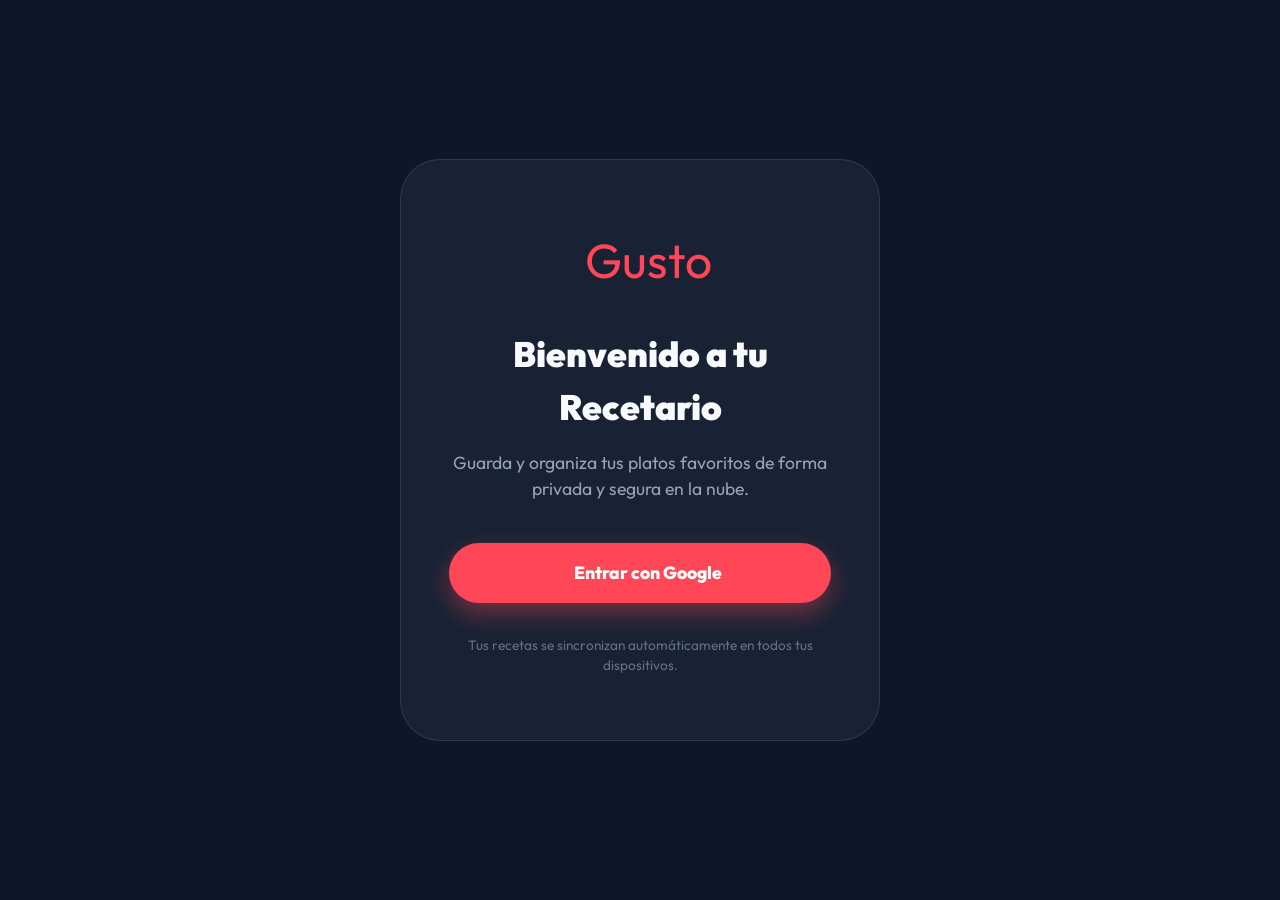
==== app.html @ 1a6ed36c "0.4.1 Cantidades unificadas" ====
<!DOCTYPE html>
<html lang="en">

<head>
    <meta charset="UTF-8">
    <meta name="viewport" content="width=device-width, initial-scale=1.0">
    <title>Gusto - Mi Recetario</title>
    <meta name="description" content="Guarda, busca y organiza tus recetas favoritas con Gusto. Tu cocina, tus reglas.">
    <!-- Google Fonts -->
    <link rel="preconnect" href="https://fonts.googleapis.com">
    <link rel="preconnect" href="https://fonts.gstatic.com" crossorigin>
    <link href="https://fonts.googleapis.com/css2?family=Outfit:wght@300;400;600;800&display=swap" rel="stylesheet">
    <!-- Ionicons for Icons -->
    <script type="module" src="https://unpkg.com/ionicons@7.1.0/dist/ionicons/ionicons.esm.js"></script>
    <script nomodule src="https://unpkg.com/ionicons@7.1.0/dist/ionicons/ionicons.js"></script>
    <!-- Favicon -->
    <link rel="icon" href="https://cdn-icons-png.flaticon.com/512/3565/3565418.png" type="image/x-icon">
    <link rel="manifest" href="manifest.json">
    <link rel="stylesheet" href="style.css">
    <!-- Firebase SDK (Compat version for easier Vanilla integration) -->
    <script src="https://www.gstatic.com/firebasejs/9.22.1/firebase-app-compat.js"></script>
    <script src="https://www.gstatic.com/firebasejs/9.22.1/firebase-database-compat.js"></script>
    <script src="https://www.gstatic.com/firebasejs/9.22.1/firebase-auth-compat.js"></script>
</head>

<body class="dark-theme">
    <!-- Login Screen Overlay -->
    <div id="login-screen" class="auth-overlay">
        <div class="auth-card glass">
            <div class="auth-logo">
                <ion-icon name="restaurant"></ion-icon>
                <span>Gusto</span>
            </div>
            <h1>Bienvenido a tu Recetario</h1>
            <p>Guarda y organiza tus platos favoritos de forma privada y segura en la nube.</p>
            <button id="main-login-btn" class="btn-primary">
                <ion-icon name="logo-google"></ion-icon>
                <span>Entrar con Google</span>
            </button>
            <div class="auth-footer">
                Tus recetas se sincronizan automáticamente en todos tus dispositivos.
            </div>
        </div>
    </div>

    <div id="app" class="top-nav-layout" style="display: none;">
        <header class="main-header glass">
            <div class="header-content">
                <a href="index.html" class="logo" style="cursor: pointer; text-decoration: none;">
                    <ion-icon name="restaurant"></ion-icon>
                    <span>Gusto</span>
                </a>

                <nav class="top-nav">
                    <div class="nav-item active" data-view="home">Mis Recetas</div>
                    <div class="nav-item" data-view="favorites">Favoritas</div>
                    <div class="nav-item" data-view="planner">Planificador</div>
                    <div class="nav-item" data-view="shopping">Compras</div>
                    <div class="nav-sep"></div>
                    <div class="custom-dropdown" id="tag-dropdown-desktop">
                        <div class="dropdown-trigger">
                            <span id="current-tag-label-desktop">Todas las Tags</span>
                            <ion-icon name="chevron-down-outline"></ion-icon>
                        </div>
                        <ul class="dropdown-options" id="tag-options-desktop">
                            <li data-tag="all">Todas las Tags</li>
                            <!-- Tags will be injected here -->
                        </ul>
                    </div>
                </nav>

                <div class="header-actions">
                    <div class="search-container">
                        <ion-icon name="search-outline"></ion-icon>
                        <input type="text" id="recipe-search" placeholder="Buscar receta...">
                    </div>

                    <div class="header-btn-group">
                        <button id="add-recipe-btn-desktop" class="btn-primary-sm">
                            <ion-icon name="add"></ion-icon>
                            <span>Nueva</span>
                        </button>

                        <div class="user-profile">
                            <div class="avatar-container">
                                <div class="avatar" id="user-avatar">U</div>
                                <div class="avatar-dropdown glass">
                                    <div class="dropdown-header">Mi Cuenta</div>
                                    <button class="manage-tags-btn"><ion-icon name="pricetags-outline"></ion-icon>
                                        Gestionar Tags</button>
                                    <button class="import-json-btn-menu"><ion-icon
                                            name="code-working-outline"></ion-icon> Importar JSON</button>
                                    <button class="export-json-btn-menu"><ion-icon name="download-outline"></ion-icon>
                                        Exportar JSON</button>
                                    <div class="dropdown-divider"></div>
                                    <button class="logout-btn"><ion-icon name="log-out-outline"></ion-icon> Cerrar
                                        Sesión</button>
                                </div>
                            </div>
                        </div>
                    </div>
                </div>
            </div>
        </header>

        <!-- Mobile Bottom Navigation -->
        <nav class="mobile-bottom-nav glass">
            <div class="nav-item active" data-view="home">
                <ion-icon name="restaurant-outline"></ion-icon>
                <span>Recetas</span>
            </div>
            <div class="nav-item" data-view="favorites">
                <ion-icon name="star-outline"></ion-icon>
                <span>Favoritos</span>
            </div>
            <div class="floating-add-btn" id="add-recipe-btn-mobile">
                <ion-icon name="add"></ion-icon>
            </div>
            <div class="nav-item" data-view="planner">
                <ion-icon name="calendar-outline"></ion-icon>
                <span>Planer</span>
            </div>
            <div class="nav-item" data-view="shopping">
                <ion-icon name="cart-outline"></ion-icon>
                <span>Compras</span>
            </div>
        </nav>

        <!-- Mobile Top Bar (Search + Tags) -->
        <div class="mobile-top-bar glass">
            <a href="index.html" class="mobile-logo-link">
                <ion-icon name="restaurant-outline"></ion-icon>
            </a>
            <div class="search-container">
                <ion-icon name="search-outline"></ion-icon>
                <input type="text" id="recipe-search-mobile" placeholder="Buscar...">
            </div>
            <div class="custom-dropdown" id="tag-dropdown-mobile">
                <div class="dropdown-trigger">
                    <ion-icon name="pricetag-outline"></ion-icon>
                </div>
                <ul class="dropdown-options" id="tag-options-mobile">
                    <li data-tag="all">Todas</li>
                    <!-- Tags will be injected here -->
                </ul>
            </div>
            <div class="user-profile">
                <div class="avatar-container">
                    <div class="avatar" id="user-avatar-mobile">U</div>
                    <div class="avatar-dropdown glass">
                        <div class="dropdown-header">Mi Cuenta</div>
                        <button class="manage-tags-btn"><ion-icon name="pricetags-outline"></ion-icon> Gestionar
                            Tags</button>
                        <button class="import-json-btn-menu"><ion-icon name="code-working-outline"></ion-icon> Importar
                            JSON</button>
                        <button class="export-json-btn-menu"><ion-icon name="download-outline"></ion-icon> Exportar
                            JSON</button>
                        <div class="dropdown-divider"></div>
                        <button class="logout-btn"><ion-icon name="log-out-outline"></ion-icon> Cerrar Sesión</button>
                    </div>
                </div>
            </div>
        </div>


        <main class="content">
            <!-- Weekly Planner View -->
            <section id="planner-view" class="view-section" style="display: none;">
                <div class="header-info">
                    <h1>Planificador Semanal</h1>
                    <p>Organiza tus comidas de la semana</p>
                </div>
                <div class="planner-grid" id="planner-grid">
                    <!-- Days of week will be injected here -->
                </div>
            </section>

            <!-- Shopping List View -->
            <section id="shopping-view" class="view-section" style="display: none;">
                <div class="header-info">
                    <h1>Lista de Compras</h1>
                    <p>Ingredientes necesarios para tus recetas planeadas</p>
                </div>
                <div class="shopping-list-container glass" id="shopping-list-content">
                    <!-- Shopping list items will be injected here -->
                </div>
            </section>

            <section class="random-recipes-container" id="random-recipes-container">
                <div class="header-info">
                    <h1 id="category-title">Recetas Sorpresa</h1>
                    <p></p>
                </div>
                <div class="random-recipes-track" id="random-recipes-track">
                    <!-- Random recipes will be injected here -->
                </div>
            </section>

            <section class="recipe-grid-container">
                <div class="header-info">
                    <h1 id="main-grid-title">Mis Recetas</h1>
                    <p id="recipe-count">Tienes 0 recetas guardadas</p>
                </div>
                <div class="recipe-grid" id="recipe-grid">
                    <!-- Recipes will be injected here -->
                </div>
            </section>
        </main>
    </div>

    <!-- Modal for Adding/Editing Recipes -->
    <div id="recipe-modal" class="modal">
        <div class="modal-content glass">
            <div class="modal-header">
                <h2 id="modal-title">Nueva Receta</h2>
                <button type="button" class="close-modal btn-close-circle"><ion-icon
                        name="close-outline"></ion-icon></button>
            </div>
            <form id="recipe-form">
                <div class="form-grid">
                    <div class="input-group">
                        <label for="recipe-name">Nombre del Plato</label>
                        <input type="text" id="recipe-name" required placeholder="Ej: Lasagna de Berenjenas">
                    </div>
                    <div class="input-group full-width">
                        <label>Selecciona Etiquetas</label>
                        <div id="form-tag-selector" class="form-tag-selector">
                            <!-- Tags will be injected here -->
                        </div>
                    </div>
                    <div class="input-group">
                        <label for="recipe-time">Tiempo (minutos)</label>
                        <input type="number" id="recipe-time" placeholder="Ej: 30" min="1">
                    </div>
                    <div class="input-group">
                        <label for="recipe-difficulty">Dificultad</label>
                        <select id="recipe-difficulty">
                            <option value="Fácil">Fácil</option>
                            <option value="Media" selected>Media</option>
                            <option value="Difícil">Difícil</option>
                        </select>
                    </div>
                    <div class="input-group full-width">
                        <div class="public-toggle">
                            <label for="recipe-public-toggle" class="toggle-label">
                                <span class="toggle-icon"><ion-icon name="earth-outline"></ion-icon></span>
                                <span>Hacer receta pública (visible para todos)</span>
                            </label>
                            <label class="switch">
                                <input type="checkbox" id="recipe-public-toggle">
                                <span class="slider round"></span>
                            </label>
                        </div>
                    </div>
                    <div class="input-group full-width">
                        <label for="recipe-video">URL de Video (Youtube, opcional)</label>
                        <input type="url" id="recipe-video" placeholder="https://www.youtube.com/watch?v=...">
                    </div>
                    <div class="input-group full-width">
                        <label for="recipe-image">URL de Imagen</label>
                        <div class="input-with-button">
                            <input type="url" id="recipe-image" placeholder="https://images.unsplash.com/...">
                            <button type="button" id="search-google-btn" class="btn-secondary-sm">
                                <ion-icon name="logo-google"></ion-icon>
                                Buscar
                            </button>
                        </div>
                        <div id="image-preview-container" class="image-preview-container">
                            <img id="image-preview" src="" alt="Preview" style="display: none;">
                            <div id="image-placeholder" class="image-placeholder">
                                <ion-icon name="image-outline"></ion-icon>
                                <span>Vista previa de la imagen</span>
                            </div>
                        </div>
                    </div>
                    <div class="input-group full-width">
                        <label for="recipe-ingredients">Ingredientes</label>
                        <textarea id="recipe-ingredients" rows="4" required
                            placeholder="Harina|200|gr&#10;Huevos|3|unidades&#10;Sal|al gusto|&#10;Pimienta|una pizca|"></textarea>
                        <span class="field-hint">Formato: ingrediente | cantidad (texto o número) | unidad (opcional)</span>
                    </div>
                    <div class="input-group full-width">
                        <label for="recipe-steps">Pasos de Preparación</label>
                        <textarea id="recipe-steps" rows="6" required
                            placeholder="1. Precalentar el horno a 180°C&#10;2. Mezjar los ingredientes secos&#10;3. Agregar los líquidos&#10;4. Cocinar por 30 minutos"></textarea>
                    </div>
                </div>
                <div class="modal-footer">
                    <button type="button" class="btn-secondary close-modal">Cancelar</button>
                    <button type="submit" class="btn-primary" id="save-recipe-btn">Guardar Receta</button>
                </div>
            </form>
        </div>
    </div>

    <div id="view-modal" class="modal">
        <div class="modal-content glass detail-view">
            <div class="modal-header">
                <div class="header-actions-row">
                    <button type="button" class="close-modal btn-close-circle">
                        <ion-icon name="arrow-back-outline"></ion-icon>
                    </button>
                    <button id="favorite-current-btn" class="favorite-btn-static circle">
                        <ion-icon name="star-outline"></ion-icon>
                    </button>
                    <div class="header-main-actions">
                        <button id="cook-mode-btn" class="btn-cook-pill">
                            <ion-icon name="flame"></ion-icon>
                            <span class="hide-mobile">Cocinando</span>
                        </button>
                        <button id="share-recipe-btn" class="btn-icon circle">
                            <ion-icon name="share-social-outline"></ion-icon>
                        </button>
                        <button id="edit-current-btn" class="btn-icon circle">
                            <ion-icon name="create-outline"></ion-icon>
                        </button>
                    </div>
                    <button type="button" class="close-modal btn-close-circle">
                        <ion-icon name="close-outline"></ion-icon>
                    </button>
                </div>
            </div>
            <div id="recipe-details" class="details-body">
                <!-- Details will be injected here -->
            </div>
        </div>
    </div>

    <!-- Modal for Importing JSON -->
    <div id="import-modal" class="modal">
        <div class="modal-content glass">
            <div class="modal-header">
                <h2>Importar desde JSON</h2>
                <button type="button" class="close-modal btn-close-circle"><ion-icon
                        name="close-outline"></ion-icon></button>
            </div>
            <div class="modal-body" style="padding: 2rem;">
                <p style="color: var(--text-muted); margin-bottom: 1rem; font-size: 0.9rem;">Pega aquí el código JSON de
                    tu receta para cargarla automáticamente.</p>
                <textarea id="json-input" rows="12" style="width: 100%; font-family: monospace; font-size: 0.85rem;"
                    placeholder='{ "title": "...", "ingredients": [...], "instructions": [...] }'></textarea>
                <div id="import-error"
                    style="color: var(--primary); margin-top: 0.5rem; font-size: 0.85rem; display: none;">Error: Formato
                    JSON inválido o faltan campos obligatorios.</div>
            </div>
            <div class="modal-footer">
                <button type="button" class="btn-secondary close-modal">Cancelar</button>
                <button type="button" class="btn-primary" id="process-json-btn">Procesar JSON</button>
            </div>
        </div>
    </div>

    <!-- Cooking Mode Overlay -->
    <div id="cook-overlay" class="cook-overlay" style="display: none;">
        <div class="cook-content glass">
            <header class="cook-header">
                <div class="cook-header-left">
                    <h1 id="cook-title">Título de la Receta</h1>
                    <div id="cook-video-link-container"></div>
                </div>
                <button id="exit-cook-btn" class="btn-icon"><ion-icon name="close-outline"></ion-icon></button>
            </header>
            <div class="cook-body">
                <div class="cook-section">
                    <h2>Ingredientes <small>(Toca para marcar)</small></h2>
                    <ul id="cook-ingredients-list" class="checklist"></ul>
                </div>
                <div class="cook-section">
                    <h2>Preparación</h2>
                    <div id="cook-steps-list" class="cook-steps"></div>
                </div>
            </div>
        </div>
    </div>

    <!-- Modal for Tag Management -->
    <div id="tags-modal" class="modal">
        <div class="modal-content glass">
            <div class="modal-header">
                <h2>Gestionar Tags</h2>
                <button type="button" class="close-modal btn-close-circle"><ion-icon
                        name="close-outline"></ion-icon></button>
            </div>
            <div class="modal-body" style="padding: 2rem;">
                <div class="add-tag-form" style="display: flex; gap: 1rem; margin-bottom: 2rem;">
                    <input type="text" id="new-tag-name" placeholder="Nueva tag..."
                        style="flex: 1; padding: 0.8rem 1.2rem; border-radius: 12px; background: rgba(255,255,255,0.05); border: 1px solid var(--border-color); color: white;">
                    <button id="add-tag-btn" class="btn-primary" style="padding: 0 1.5rem;">Añadir</button>
                </div>
                <div id="tags-list-container" class="tags-manager-list">
                    <!-- Tags will be listed here with edit/delete buttons -->
                </div>
            </div>
        </div>
    </div>

    <!-- Modal for Planner Selection -->
    <div id="planner-modal" class="modal">
        <div class="modal-content glass">
            <div class="modal-header">
                <h2>Añadir al Plan: <span id="planner-day-name">Día</span></h2>
                <button type="button" class="close-modal"><ion-icon name="close-outline"></ion-icon></button>
            </div>
            <div class="modal-body">
                <div class="planner-options-header">
                    <div class="search-container planner-search">
                        <ion-icon name="search-outline"></ion-icon>
                        <input type="text" id="planner-search-input" placeholder="Buscar receta para añadir...">
                    </div>
                </div>
                <div id="planner-options" class="planner-list">
                    <!-- Recipes will be listed here as simple list items -->
                </div>
            </div>
        </div>
    </div>

    <script src="main.js"></script>
    <script src="app.js"></script>
</body>

</html>
---- style.css ----
:root {
    /* Color Palette */
    --primary: #ff4757;
    --primary-hover: #ff6b81;
    --primary-light: rgba(255, 71, 87, 0.15);
    --secondary: #475569;
    --secondary-hover: #64748b;
    --bg-dark: #0f172a;
    --bg-card: #1e293b;
    --bg-glass: rgba(30, 41, 59, 0.7);
    --text-main: #f8fafc;
    --text-muted: #94a3b8;
    --accent-blue: #38bdf8;
    --accent-green: #10b981;
    --danger: #ef4444;
    --border-color: rgba(255, 255, 255, 0.1);

    /* Layout Variables */
    --radius-lg: 28px;
    --radius-md: 16px;
    --radius-sm: 10px;
    --radius-pill: 100px;
    --shadow-lg: 0 20px 40px -15px rgba(0, 0, 0, 0.5);
    --transition-fast: 0.15s ease;
    --transition-med: 0.35s cubic-bezier(0.4, 0, 0.2, 1);
}

/* Base Styles */
* {
    margin: 0;
    padding: 0;
    box-sizing: border-box;
    font-family: 'Outfit', sans-serif;
}

body {
    background-color: var(--bg-dark);
    color: var(--text-main);
    overflow-x: hidden;
    line-height: 1.5;
}

::-webkit-scrollbar {
    width: 6px;
    height: 6px;
}

::-webkit-scrollbar-track {
    background: transparent;
}

::-webkit-scrollbar-thumb {
    background: var(--bg-card);
    border-radius: 10px;
}

#app {
    display: flex;
    flex-direction: column;
    min-height: 100vh;
    opacity: 0;
    transition: opacity 0.5s ease;
}

#app[style*="display: flex"],
#app[style*="display: block"] {
    opacity: 1;
}

/* Header & Navigation */
.main-header {
    background: var(--bg-glass);
    backdrop-filter: blur(16px);
    -webkit-backdrop-filter: blur(16px);
    border-bottom: 1px solid var(--border-color);
    position: sticky;
    top: 0;
    z-index: 1000;
    padding: 0.75rem 2rem;
}

.header-content {
    max-width: 1400px;
    margin: 0 auto;
    display: flex;
    align-items: center;
    justify-content: space-between;
    gap: 2rem;
}

.logo {
    display: flex;
    align-items: center;
    gap: 0.75rem;
    font-size: 1.6rem;
    font-weight: 800;
    color: var(--primary);
    cursor: pointer;
    flex-shrink: 0;
    text-decoration: none;
}

.logo:hover {
    opacity: 0.85;
}

.top-nav {
    display: flex;
    align-items: center;
    gap: 0.5rem;
}

.nav-item {
    font-size: 0.95rem;
    font-weight: 600;
    color: var(--text-muted);
    padding: 0.6rem 1.2rem;
    border-radius: var(--radius-md);
    transition: var(--transition-fast);
    cursor: pointer;
    display: flex;
    align-items: center;
    gap: 0.5rem;
}

.nav-item:hover {
    color: var(--text-main);
    background: rgba(255, 255, 255, 0.05);
}

.nav-item.active {
    color: var(--primary);
    background: var(--primary-light);
}

.nav-sep {
    width: 1px;
    height: 24px;
    background: var(--border-color);
    margin: 0 0.5rem;
}

/* Header Actions */
.header-actions {
    display: flex;
    align-items: center;
    gap: 1.5rem;
}

.search-container {
    background: var(--bg-card);
    border: 1px solid var(--border-color);
    border-radius: var(--radius-pill);
    display: flex;
    align-items: center;
    padding: 0 1.2rem;
    gap: 0.75rem;
    width: 240px;
    height: 42px;
    transition: var(--transition-med);
}

.search-container:focus-within {
    width: 320px;
    border-color: var(--primary);
    box-shadow: 0 0 0 4px rgba(255, 71, 87, 0.1);
}

.search-container input {
    background: transparent;
    border: none;
    color: var(--text-main);
    flex: 1;
    outline: none;
    font-size: 0.95rem;
}

.header-btn-group {
    display: flex;
    align-items: center;
    gap: 1rem;
}

/* Buttons */
button {
    border: none;
    outline: none;
    cursor: pointer;
    transition: var(--transition-fast);
    display: inline-flex;
    align-items: center;
    justify-content: center;
    gap: 0.5rem;
}

.btn-primary {
    background: linear-gradient(135deg, var(--primary), #ff6b81);
    color: white;
    padding: 0.9rem 2.2rem;
    font-weight: 800;
    border-radius: var(--radius-pill);
    box-shadow: 0 4px 15px rgba(255, 71, 87, 0.35);
    border: 1px solid rgba(255, 255, 255, 0.1);
}

.btn-primary:hover {
    transform: translateY(-3px) scale(1.02);
    box-shadow: 0 8px 25px rgba(255, 71, 87, 0.45);
}

.btn-primary:active {
    transform: translateY(0) scale(0.98);
}

.btn-primary-sm {
    background: linear-gradient(135deg, var(--primary), #ff6b81);
    color: white;
    height: 42px;
    padding: 0 1.5rem;
    font-weight: 700;
    border-radius: var(--radius-pill);
    box-shadow: 0 4px 12px rgba(255, 71, 87, 0.3);
    font-size: 0.9rem;
}

.btn-primary-sm:hover {
    transform: translateY(-2px);
    box-shadow: 0 6px 18px rgba(255, 71, 87, 0.4);
}

.btn-secondary {
    background: rgba(255, 255, 255, 0.08);
    color: white;
    padding: 0.9rem 2.2rem;
    font-weight: 700;
    border-radius: var(--radius-pill);
    border: 1px solid var(--border-color);
}

.btn-secondary:hover {
    background: rgba(255, 255, 255, 0.15);
    border-color: rgba(255, 255, 255, 0.3);
}

.btn-secondary-sm {
    background: rgba(255, 255, 255, 0.05);
    border: 1px solid var(--border-color);
    color: var(--text-main);
    height: 42px;
    padding: 0 1.2rem;
    font-weight: 600;
    border-radius: var(--radius-pill);
    font-size: 0.85rem;
}

.btn-secondary-sm:hover {
    background: rgba(255, 255, 255, 0.1);
}

.btn-danger {
    background: rgba(239, 68, 68, 0.1);
    color: var(--danger);
    border: 1px solid rgba(239, 68, 68, 0.2);
    padding: 0.8rem 1.8rem;
    font-weight: 700;
    border-radius: var(--radius-pill);
    text-decoration: none;
}

.btn-danger:hover {
    background: var(--danger);
    color: white;
    transform: scale(1.05);
}

.btn-icon {
    width: 44px;
    height: 44px;
    background: rgba(255, 255, 255, 0.08);
    color: var(--text-main);
    font-size: 1.4rem;
    border-radius: 50%;
}

.btn-icon:hover {
    background: var(--primary);
    color: white;
    transform: scale(1.1) rotate(5deg);
}

.btn-close-circle {
    width: 40px;
    height: 40px;
    background: rgba(255, 255, 255, 0.1);
    color: var(--text-main);
    font-size: 1.5rem;
    border-radius: 50%;
}

.btn-close-circle:hover {
    background: var(--danger);
    color: white;
    transform: rotate(90deg);
}

/* Custom Dropdown */
.custom-dropdown {
    position: relative;
}

.dropdown-trigger {
    background: rgba(255, 255, 255, 0.05);
    border: 1px solid var(--border-color);
    border-radius: var(--radius-pill);
    padding: 0.6rem 1.25rem;
    display: flex;
    align-items: center;
    gap: 0.75rem;
    font-size: 0.9rem;
    cursor: pointer;
    transition: 0.2s;
}

.dropdown-trigger:hover {
    background: rgba(255, 255, 255, 0.1);
    border-color: var(--text-muted);
}

.dropdown-options {
    position: absolute;
    top: calc(100% + 12px);
    right: 0;
    background: var(--bg-card);
    border: 1px solid var(--border-color);
    border-radius: var(--radius-md);
    min-width: 220px;
    display: none;
    z-index: 1100;
    padding: 0.6rem;
    box-shadow: var(--shadow-lg);
}

.custom-dropdown.active .dropdown-options {
    display: block !important;
    animation: slideDown 0.3s cubic-bezier(0.16, 1, 0.3, 1);
}

@keyframes slideDown {
    from {
        transform: translateY(-10px);
        opacity: 0;
    }

    to {
        transform: translateY(0);
        opacity: 1;
    }
}

.dropdown-options li {
    padding: 0.8rem 1.2rem;
    border-radius: var(--radius-sm);
    cursor: pointer;
    transition: 0.2s;
    list-style: none;
    font-weight: 500;
}

.dropdown-options li:hover {
    background: var(--primary-light);
    color: var(--primary);
    transform: translateX(5px);
}

/* Avatar System */
.avatar-container {
    position: relative;
}

.avatar {
    width: 42px;
    height: 42px;
    background: linear-gradient(135deg, #3b82f6, #06b6d4);
    border-radius: 50%;
    display: flex;
    align-items: center;
    justify-content: center;
    font-weight: 700;
    cursor: pointer;
    border: 2px solid rgba(255, 255, 255, 0.2);
    transition: 0.2s;
}

.avatar:hover {
    border-color: var(--primary);
    transform: translateY(-2px);
}

.avatar-dropdown {
    position: absolute;
    top: calc(100% + 15px);
    right: 0;
    width: 240px;
    background: var(--bg-card);
    border: 1px solid var(--border-color);
    border-radius: var(--radius-lg);
    padding: 0.75rem;
    display: none;
    flex-direction: column;
    gap: 0.25rem;
    z-index: 1100;
    box-shadow: var(--shadow-lg);
}

.avatar-container.active .avatar-dropdown {
    display: flex;
    animation: slideDown 0.3s cubic-bezier(0.16, 1, 0.3, 1);
}

.dropdown-header {
    padding: 0.8rem 1rem;
    font-size: 0.7rem;
    color: var(--text-muted);
    font-weight: 800;
    text-transform: uppercase;
    letter-spacing: 1.5px;
    opacity: 0.7;
}

.avatar-dropdown button {
    background: transparent;
    border: none;
    color: var(--text-main);
    padding: 0.8rem 1rem;
    text-align: left;
    border-radius: 12px;
    width: 100%;
    display: flex;
    align-items: center;
    gap: 0.8rem;
    font-size: 0.95rem;
    transition: 0.2s;
    cursor: pointer;
}

.avatar-dropdown button:hover {
    background: var(--primary-light);
    color: var(--primary);
    padding-left: 1.4rem;
}

.dropdown-divider {
    height: 1px;
    background: var(--border-color);
    margin: 0.5rem;
}

/* Detail Header Actions Row Base */
.header-actions-row {
    display: flex;
    align-items: center;
    gap: 1rem;
    width: 100%;
}

.header-main-actions {
    display: flex;
    align-items: center;
    gap: 0.8rem;
}

.btn-cook-pill {
    background: #ff4757;
    color: white;
    border: none;
    padding: 0.7rem 1.4rem;
    border-radius: 30px;
    display: flex;
    align-items: center;
    gap: 0.8rem;
    font-weight: 800;
    font-size: 0.95rem;
    cursor: pointer;
    transition: 0.3s;
    box-shadow: 0 5px 15px rgba(255, 71, 87, 0.3);
}

.btn-cook-pill:hover {
    background: #ff6b81;
    transform: translateY(-2px);
}

.btn-cook-pill ion-icon {
    font-size: 1.2rem;
}

.btn-icon.circle {
    width: 42px;
    height: 42px;
    display: flex;
    align-items: center;
    justify-content: center;
    border-radius: 50%;
    background: var(--primary-light);
    color: var(--primary);
}

.btn-icon.circle:hover {
    background: var(--primary);
    color: white;
}

/* Mobile navigation elements (HIDDEN ON DESKTOP) */
.mobile-bottom-nav {
    display: none;
    position: fixed;
    bottom: 0;
    left: 0;
    right: 0;
    height: 65px;
    background: rgba(15, 23, 42, 0.9);
    backdrop-filter: blur(25px);
    border-top: 1px solid rgba(255, 255, 255, 0.08);
    z-index: 1000;
    justify-content: space-around;
    align-items: center;
    padding: 0 0.5rem;
    box-shadow: 0 -10px 40px rgba(0, 0, 0, 0.4);
}

.floating-add-btn {
    width: 58px;
    height: 58px;
    background: #ff4757;
    color: white;
    border-radius: 50%;
    display: none;
    align-items: center;
    justify-content: center;
    font-size: 1.8rem;
    position: fixed;
    bottom: 35px;
    left: 50%;
    transform: translateX(-50%);
    box-shadow: 0 8px 25px rgba(255, 71, 87, 0.5);
    border: 5px solid #0f172a;
    cursor: pointer;
    transition: 0.3s cubic-bezier(0.175, 0.885, 0.32, 1.275);
    z-index: 1001;
}

.floating-add-btn:active {
    transform: translateX(-50%) scale(0.9);
}

.mobile-top-bar {
    display: none;
    position: sticky;
    top: 0;
    left: 0;
    right: 0;
    padding: 1rem 1.5rem;
    background: rgba(15, 23, 42, 0.8);
    backdrop-filter: blur(20px);
    z-index: 1000;
    gap: 1rem;
    align-items: center;
    border-bottom: 1px solid var(--border-color);
}

/* Main Content */
.content {
    flex: 1;
    padding: 4rem 2rem;
    max-width: 1400px;
    margin: 0 auto;
    width: 100%;
}

.header-info {
    margin-bottom: 2.5rem;
}

.header-info h1 {
    font-size: 2.5rem;
    font-weight: 900;
    margin-bottom: 0.5rem;
}

.header-info p {
    color: var(--text-muted);
    font-size: 1.1rem;
}

/* Carousel (Random Recipes) */
.random-recipes-container {
    margin-bottom: 5rem;
}

.random-recipes-track {
    display: flex;
    gap: 1.5rem;
    overflow-x: auto;
    padding-bottom: 1.5rem;
    scroll-snap-type: x mandatory;
}

.random-recipes-track::-webkit-scrollbar {
    height: 4px;
}

.random-card {
    flex: 0 0 100%;
    min-width: 100%;
    height: 400px;
    position: relative;
    border-radius: var(--radius-lg);
    overflow: hidden;
    scroll-snap-align: start;
    cursor: pointer;
    background: var(--bg-card);
}

.random-card img {
    width: 100%;
    height: 100%;
    object-fit: cover;
    filter: brightness(0.65);
    transition: 0.6s ease;
}

.random-card:hover img {
    transform: scale(1.02);
    filter: brightness(0.45);
}

.random-card-info {
    position: absolute;
    bottom: 0;
    left: 0;
    right: 0;
    padding: 4rem 3rem;
    background: linear-gradient(to top, rgba(0, 0, 0, 0.95) 0%, rgba(0, 0, 0, 0.4) 70%, transparent 100%);
    pointer-events: none;
    transition: 0.3s;
}

.random-card-info h3 {
    font-size: 2.2rem;
    font-weight: 900;
    color: white;
    margin-top: 0.8rem;
    text-shadow: 0 2px 15px rgba(0, 0, 0, 0.6);
    letter-spacing: -0.8px;
}

.random-card .tag {
    background: var(--primary);
    color: white;
    box-shadow: 0 4px 10px rgba(255, 71, 87, 0.4);
}

/* Recipe Grid */
.recipe-grid {
    display: grid;
    grid-template-columns: repeat(auto-fill, minmax(320px, 1fr));
    gap: 2.5rem;
}

.recipe-card {
    background: var(--bg-card);
    border-radius: var(--radius-lg);
    overflow: hidden;
    border: 1px solid var(--border-color);
    transition: var(--transition-med);
    cursor: pointer;
}

.recipe-card:hover {
    transform: translateY(-10px);
    border-color: var(--primary);
    box-shadow: 0 20px 40px rgba(0, 0, 0, 0.5);
}

.recipe-card-img-container {
    position: relative;
    height: 220px;
    width: 100%;
    overflow: hidden;
}

.recipe-img {
    width: 100%;
    height: 100%;
    object-fit: cover;
    transition: 0.6s ease;
}

.recipe-card:hover .recipe-img {
    transform: scale(1.08);
}

.favorite-btn {
    position: absolute;
    top: 1rem;
    right: 1rem;
    width: 40px;
    height: 40px;
    background: rgba(15, 23, 42, 0.6);
    backdrop-filter: blur(8px);
    border-radius: 50%;
    color: white;
    font-size: 1.3rem;
    z-index: 10;
}

.favorite-btn:hover {
    background: var(--primary);
    transform: scale(1.1);
}

.favorite-btn.active {
    color: #ffd700;
    background: rgba(255, 215, 0, 0.2);
    border: 1px solid rgba(255, 215, 0, 0.3);
}

.video-badge {
    position: absolute;
    top: 1rem;
    left: 1rem;
    background: rgba(239, 68, 68, 0.9);
    color: white;
    width: 36px;
    height: 36px;
    border-radius: 50%;
    display: flex;
    align-items: center;
    justify-content: center;
    font-size: 1.2rem;
    box-shadow: 0 4px 10px rgba(0, 0, 0, 0.3);
    z-index: 5;
}

.recipe-info {
    padding: 1.75rem;
}

.recipe-tags {
    display: flex;
    gap: 0.5rem;
    margin-bottom: 0.75rem;
    flex-wrap: wrap;
}

.tag {
    background: var(--primary-light);
    color: var(--primary);
    font-size: 0.75rem;
    font-weight: 800;
    padding: 0.35rem 0.85rem;
    border-radius: 10px;
    text-transform: uppercase;
    letter-spacing: 0.5px;
}

.recipe-card h3 {
    font-size: 1.4rem;
    font-weight: 800;
    margin-bottom: 0.75rem;
    line-height: 1.2;
}

.recipe-meta {
    display: flex;
    gap: 1rem;
    color: var(--text-muted);
    font-size: 0.85rem;
    font-weight: 600;
}

.recipe-meta span {
    display: flex;
    align-items: center;
    gap: 0.4rem;
}

.no-recipes {
    grid-column: 1 / -1;
    padding: 5rem;
    text-align: center;
    color: var(--text-muted);
}

.no-recipes ion-icon {
    font-size: 4rem;
    opacity: 0.2;
    margin-bottom: 1rem;
}

/* Modal System */
.modal {
    display: none;
    position: fixed;
    top: 0;
    left: 0;
    width: 100%;
    height: 100%;
    background: rgba(10, 15, 25, 0.85);
    backdrop-filter: blur(12px);
    z-index: 2000;
}

.modal-content {
    background: var(--bg-card);
    margin: 3rem auto;
    width: 90%;
    max-width: 850px;
    border-radius: 32px;
    border: 1px solid var(--border-color);
    box-shadow: 0 30px 60px rgba(0, 0, 0, 0.6);
    overflow-y: auto;
    max-height: calc(100vh - 6rem);
    animation: modalSlideUp 0.4s cubic-bezier(0.16, 1, 0.3, 1);
}

@keyframes modalSlideUp {
    from {
        transform: translateY(50px);
        opacity: 0;
    }

    to {
        transform: translateY(0);
        opacity: 1;
    }
}

.modal-header {
    padding: 2rem 2.5rem;
    border-bottom: 1px solid var(--border-color);
    display: flex;
    justify-content: space-between;
    align-items: center;
}

.modal-header h2 {
    font-size: 1.8rem;
    font-weight: 900;
}

.modal-footer {
    padding: 1.5rem 2.5rem;
    border-top: 1px solid var(--border-color);
    display: flex;
    justify-content: flex-end;
    gap: 1rem;
}

/* Form Styles */
.form-grid {
    padding: 2rem 2.5rem;
    display: grid;
    grid-template-columns: 1fr 1fr;
    gap: 1.5rem;
}

.input-group {
    display: flex;
    flex-direction: column;
    gap: 0.6rem;
}

.full-width {
    grid-column: 1 / -1;
}

.input-group label {
    font-size: 0.9rem;
    font-weight: 700;
    color: var(--text-muted);
}

.input-group input,
.input-group select,
.input-group textarea {
    background: rgba(255, 255, 255, 0.05);
    border: 1px solid var(--border-color);
    border-radius: var(--radius-md);
    padding: 0.75rem 1rem;
    color: white;
    outline: none;
    transition: 0.2s;
    font-size: 1rem;
}

.input-group input:focus,
.input-group select:focus,
.input-group textarea:focus {
    border-color: var(--primary);
    background: rgba(255, 255, 255, 0.08);
}

.input-with-button {
    display: flex;
    gap: 0.75rem;
}

.input-with-button input {
    flex: 1;
}

.image-preview-container {
    margin-top: 1rem;
    height: 180px;
    width: 100%;
    border-radius: var(--radius-md);
    background: rgba(255, 255, 255, 0.03);
    border: 2px dashed var(--border-color);
    display: flex;
    align-items: center;
    justify-content: center;
    overflow: hidden;
}

#image-preview {
    width: 100%;
    height: 100%;
    object-fit: cover;
}

.image-placeholder {
    display: flex;
    flex-direction: column;
    align-items: center;
    gap: 0.5rem;
    color: var(--text-muted);
}

.image-placeholder ion-icon {
    font-size: 2.5rem;
}

/* Detail View */
.detail-view {
    max-width: 1000px;
    padding: 0;
}

.detail-hero {
    position: relative;
    height: 400px;
}

.detail-hero img {
    width: 100%;
    height: 100%;
    object-fit: cover;
}

.detail-hero-overlay {
    position: absolute;
    inset: 0;
    background: linear-gradient(to top, var(--bg-card), transparent 70%);
}

.detail-content {
    padding: 2rem 3rem 4rem;
    margin-top: -80px;
    position: relative;
    z-index: 5;
}

.detail-header-info h1 {
    font-size: 3.5rem;
    font-weight: 950;
    line-height: 1.1;
    margin-bottom: 1rem;
}

.detail-meta-row {
    display: flex;
    gap: 2rem;
    margin-bottom: 2.5rem;
    color: var(--text-muted);
    font-size: 1.1rem;
}

.detail-section-title {
    font-size: 1.4rem;
    font-weight: 900;
    color: var(--primary);
    text-transform: uppercase;
    letter-spacing: 2px;
    margin: 3rem 0 1.5rem;
}

.detail-ingredients,
.detail-steps {
    font-size: 1.2rem;
    line-height: 1.8;
}

.detail-steps {
    white-space: pre-wrap;
    padding-left: 1.5rem;
    border-left: 3px solid var(--border-color);
}

/* Planner View */
.planner-grid {
    display: grid;
    grid-template-columns: repeat(auto-fill, minmax(300px, 1fr));
    gap: 1.5rem;
}

.planner-day {
    background: var(--bg-card);
    border-radius: var(--radius-lg);
    padding: 1.5rem;
    border: 1px solid var(--border-color);
}

.planner-day h3 {
    margin-bottom: 1.2rem;
    color: var(--primary);
    font-size: 1.3rem;
}

.planner-recipe {
    background: rgba(255, 255, 255, 0.05);
    padding: 0.75rem 1rem;
    border-radius: var(--radius-md);
    margin-bottom: 0.75rem;
    display: flex;
    justify-content: space-between;
    align-items: center;
}

.planner-slot {
    border: 2px dashed var(--border-color);
    border-radius: var(--radius-md);
    padding: 1rem;
    display: flex;
    align-items: center;
    justify-content: center;
    gap: 0.5rem;
    color: var(--text-muted);
    cursor: pointer;
    transition: 0.2s;
}

.planner-slot:hover {
    border-color: var(--primary);
    color: var(--primary);
    background: var(--primary-light);
}

.planner-list {
    display: flex;
    flex-direction: column;
    gap: 0.5rem;
    padding: 1rem;
}

.planner-list-item {
    display: flex;
    align-items: center;
    gap: 1rem;
    padding: 0.75rem;
    border-radius: var(--radius-md);
    cursor: pointer;
    transition: 0.2s;
}

.planner-list-item:hover {
    background: rgba(255, 255, 255, 0.05);
}

.planner-list-thumbnail {
    width: 50px;
    height: 50px;
    border-radius: 10px;
    object-fit: cover;
}

/* Shopping List */
.shopping-list-container {
    padding: 2.5rem;
    border-radius: var(--radius-lg);
}

.ingredient-item {
    padding: 0.4rem 0;
    border-bottom: 1px solid rgba(255,255,255,0.05);
    font-size: 1rem;
    color: var(--text-main);
}

.ingredient-item:last-child {
    border-bottom: none;
}

.ing-amount {
    color: var(--text-muted);
    font-weight: 400;
}

.shopping-name {
    font-weight: 600;
}

.shopping-detail {
    color: var(--text-muted);
    font-size: 0.85rem;
    margin-left: 0.5rem;
}

.shopping-header {
    display: grid;
    grid-template-columns: 1fr 1fr;
    padding: 0.8rem 0;
    border-bottom: 2px solid var(--border-color);
    font-size: 0.75rem;
    font-weight: 800;
    text-transform: uppercase;
    letter-spacing: 1px;
    color: var(--text-muted);
}

.shopping-item {
    padding: 1rem 0;
    border-bottom: 1px solid var(--border-color);
    display: grid;
    grid-template-columns: 1fr 1fr auto;
    align-items: center;
    font-size: 1.1rem;
}

.shopping-qty-cell {
    color: var(--text-muted);
    font-size: 1rem;
}

.shopping-qty {
    font-weight: 600;
    color: var(--text-main);
}

.shopping-name {
    font-weight: 600;
}

.shopping-detail {
    color: var(--text-muted);
    font-size: 0.85rem;
    margin-left: 0.5rem;
}

.recipe-count-label {
    display: block;
    font-size: 0.75rem;
    color: var(--text-muted);
    font-weight: 400;
    margin-top: 0.15rem;
}

.shopping-item:last-child {
    border-bottom: none;
}

.field-hint {
    display: block;
    margin-top: 0.4rem;
    font-size: 0.8rem;
    color: var(--text-muted);
    opacity: 0.7;
}

/* Tag Manager */
.public-toggle {
    display: flex;
    align-items: center;
    justify-content: space-between;
    padding: 0.8rem 1.2rem;
    background: rgba(255,255,255,0.05);
    border-radius: 12px;
    border: 1px solid var(--border-color);
}

.toggle-label {
    display: flex;
    align-items: center;
    gap: 0.5rem;
    font-size: 0.95rem;
    color: var(--text-muted);
}

.toggle-icon {
    color: var(--primary);
}

/* Toggle Switch */
.switch {
    position: relative;
    display: inline-block;
    width: 48px;
    height: 26px;
}

.switch input {
    opacity: 0;
    width: 0;
    height: 0;
}

.slider {
    position: absolute;
    cursor: pointer;
    top: 0;
    left: 0;
    right: 0;
    bottom: 0;
    background-color: rgba(255,255,255,0.1);
    transition: .4s;
}

.slider:before {
    position: absolute;
    content: "";
    height: 20px;
    width: 20px;
    left: 3px;
    bottom: 3px;
    background-color: white;
    transition: .4s;
}

input:checked + .slider {
    background-color: var(--primary);
}

.slider.round {
    border-radius: 26px;
}

.slider.round:before {
    border-radius: 50%;
}
.tags-manager-list {
    display: flex;
    flex-direction: column;
    gap: 0.75rem;
}

.tag-manager-item {
    background: rgba(255, 255, 255, 0.03);
    padding: 1rem 1.5rem;
    border-radius: var(--radius-md);
    display: flex;
    align-items: center;
    justify-content: space-between;
}

/* Form Tag Selector */
.form-tag-selector {
    display: flex;
    flex-wrap: wrap;
    gap: 0.8rem;
    margin-top: 0.5rem;
}

.form-tag-item {
    padding: 0.6rem 1.2rem;
    background: rgba(255, 255, 255, 0.05);
    border: 1px solid var(--border-color);
    border-radius: var(--radius-pill);
    cursor: pointer;
    transition: 0.2s;
    font-size: 0.9rem;
}

.form-tag-item:hover {
    background: rgba(255, 255, 255, 0.1);
}

.form-tag-item.selected {
    background: #ff4757;
    border-color: #ff4757;
    color: white;
    font-weight: 700;
    box-shadow: 0 5px 15px rgba(255, 71, 87, 0.3);
}

/* Immersion in Cooking Mode */
.cook-overlay {
    position: fixed;
    inset: 0;
    background: #161e2e;
    z-index: 3000;
    overflow-y: auto;
    padding: 4rem 2rem;
}

.cook-content {
    max-width: 1200px;
    margin: 0 auto;
    display: grid;
    grid-template-columns: 350px 1fr;
    gap: 4rem;
}

.cook-header {
    grid-column: 1 / -1;
    display: flex;
    justify-content: space-between;
    align-items: center;
    margin-bottom: 3rem;
}

.cook-title-area h1 {
    font-size: 3rem;
    font-weight: 950;
    letter-spacing: -1px;
}

.cook-col-title {
    font-size: 1.2rem;
    font-weight: 900;
    color: #ff4757;
    text-transform: uppercase;
    margin-bottom: 2rem;
    display: flex;
    align-items: center;
    gap: 1rem;
}

.cook-col-title span {
    font-size: 0.8rem;
    color: var(--text-muted);
    font-weight: 400;
    text-transform: none;
}

.checklist li {
    background: #1c2533;
    border: 1px solid rgba(255, 255, 255, 0.05);
    padding: 1.2rem;
    border-radius: 12px;
    margin-bottom: 1rem;
    display: flex;
    align-items: center;
    gap: 1.2rem;
    cursor: pointer;
    transition: 0.2s;
}

.checklist li:hover {
    background: #252f3f;
}

.checklist li::before {
    content: ' ';
    width: 24px;
    height: 24px;
    border: 2px solid rgba(255, 255, 255, 0.2);
    border-radius: 6px;
    flex-shrink: 0;
}

.checklist li.checked {
    opacity: 0.4;
}

.checklist li.checked::before {
    content: '\2713';
    display: flex;
    align-items: center;
    justify-content: center;
    background: #ff4757;
    border-color: #ff4757;
    color: white;
    font-size: 0.9rem;
}

.cook-steps p {
    font-size: 1.2rem;
    line-height: 1.8;
    margin-bottom: 2.5rem;
    color: #e2e8f0;
    padding-left: 2rem;
    border-left: 2px solid rgba(255, 255, 255, 0.1);
}

/* Detail Modal Fixes */
.header-left {
    display: flex;
    align-items: center;
    gap: 1rem;
}

.favorite-btn-static {
    width: 44px;
    height: 44px;
    background: rgba(255, 255, 200, 0.1);
    border: 1px solid rgba(255, 215, 0, 0.2);
    color: #ffd700;
    border-radius: 50%;
    display: flex;
    align-items: center;
    justify-content: center;
    font-size: 1.3rem;
}

.favorite-btn-static.active {
    background: #ffd700;
    color: #1e293b;
}

.cook-video-link {
    display: inline-flex;
    align-items: center;
    gap: 0.6rem;
    background: #FF0000;
    color: white;
    padding: 0.8rem 1.6rem;
    border-radius: var(--radius-pill);
    font-weight: 700;
    text-decoration: none;
    font-size: 0.95rem;
    transition: 0.3s cubic-bezier(0.175, 0.885, 0.32, 1.275);
}

.cook-video-link:hover {
    transform: scale(1.05) translateY(-2px);
    box-shadow: 0 10px 20px rgba(255, 0, 0, 0.3);
}

/* Cooking Mode Header */
.cook-header-left {
    display: flex;
    flex-direction: column;
    gap: 0.5rem;
}

.cook-header-left h1 {
    font-size: 3rem;
    font-weight: 950;
    letter-spacing: -1px;
}

/* Detail Footer */
.detail-footer {
    padding: 3rem;
    border-top: 1px solid var(--border-color);
    display: flex;
    flex-direction: row;
    justify-content: center;
    align-items: center;
    gap: 2rem;
}

.btn-danger-outline {
    background: rgba(239, 68, 68, 0.05);
    color: var(--danger);
    border: 2px solid rgba(239, 68, 68, 0.2);
    padding: 0.8rem 1.8rem;
    font-weight: 700;
    border-radius: var(--radius-pill);
    display: flex;
    align-items: center;
    gap: 0.8rem;
    cursor: pointer;
    transition: 0.3s;
}

.btn-danger-outline:hover {
    background: var(--danger);
    color: white;
    border-color: var(--danger);
    transform: translateY(-2px);
}

.toast {
    position: fixed;
    bottom: 2rem;
    left: 50%;
    transform: translateX(-50%) translateY(100px);
    background: #1e293b;
    color: white;
    padding: 1rem 2rem;
    border-radius: var(--radius-pill);
    display: flex;
    align-items: center;
    gap: 0.75rem;
    z-index: 6000;
    transition: 0.4s cubic-bezier(0.175, 0.885, 0.32, 1.275);
    box-shadow: 0 10px 30px rgba(0, 0, 0, 0.5);
    border: 1px solid var(--border-color);
}

.toast.show {
    transform: translateX(-50%) translateY(0);
}

.toast.success ion-icon {
    color: var(--accent-green);
}

.toast.error ion-icon {
    color: var(--danger);
}

/* Authentication */
.auth-overlay {
    position: fixed;
    inset: 0;
    z-index: 5000;
    display: flex;
    align-items: center;
    justify-content: center;
    background: url('https://images.unsplash.com/photo-1556910103-1c02745aae4d?auto=format&fit=crop&q=80&w=2000') center/cover;
}

.auth-overlay::before {
    content: '';
    position: absolute;
    inset: 0;
    background: rgba(15, 23, 42, 0.8);
    backdrop-filter: blur(12px);
}

.auth-card {
    position: relative;
    background: var(--bg-card);
    padding: 4rem 3rem;
    border-radius: 40px;
    max-width: 480px;
    width: 90%;
    border: 1px solid var(--border-color);
    text-align: center;
}

.auth-logo {
    font-size: 3rem;
    color: var(--primary);
    margin-bottom: 2rem;
    display: flex;
    align-items: center;
    justify-content: center;
    gap: 1rem;
}

.auth-card h1 {
    font-size: 2.2rem;
    font-weight: 900;
    margin-bottom: 1rem;
}

.auth-card p {
    color: var(--text-muted);
    margin-bottom: 2.5rem;
    font-size: 1.1rem;
}

#main-login-btn {
    width: 100%;
    height: 60px;
    background: #ff4757;
    color: white;
    font-size: 1.1rem;
    font-weight: 800;
    border-radius: 30px;
    display: flex;
    align-items: center;
    justify-content: center;
    gap: 1rem;
    box-shadow: 0 10px 25px rgba(255, 71, 87, 0.4);
    border: none;
    cursor: pointer;
    transition: 0.3s;
}

#main-login-btn:hover {
    background: #ff6b81;
    transform: translateY(-3px);
    box-shadow: 0 15px 30px rgba(255, 71, 87, 0.5);
}

.auth-footer {
    margin-top: 2rem;
    font-size: 0.85rem;
    color: var(--text-muted);
    opacity: 0.6;
}

/* Final Desktop Hide & Layout Polish */
.mobile-bottom-nav,
.mobile-top-bar,
.floating-add-btn {
    display: none !important;
}

/* Desktop Utilities */
.glass {
    background: rgba(30, 41, 59, 0.7);
    backdrop-filter: blur(20px);
    -webkit-backdrop-filter: blur(20px);
    border: 1px solid var(--border-color);
}

/* Media Queries & Mobile Optimization */
@media (max-width: 1024px) {
    .sidebar {
        display: none;
    }

    .top-nav {
        display: none;
    }

    .content {
        padding: 1.5rem 1rem 8rem;
    }

    .header-info h1 {
        font-size: 2.2rem;
    }

    .cook-content {
        grid-template-columns: 1fr;
        gap: 3rem;
    }

    .cook-overlay {
        padding: 4rem 1.5rem 6rem;
    }

    .detail-view {
        width: 100%;
        height: 100%;
        max-height: none;
        border-radius: 0;
    }

    .detail-view .modal-header {
        position: absolute;
        top: 0;
        left: 0;
        right: 0;
        z-index: 10;
        padding: 1rem 0.8rem;
        background: linear-gradient(to bottom, rgba(15, 23, 42, 0.9) 0%, transparent 100%);
    }

    .header-actions-row {
        width: 100%;
        display: flex;
        align-items: center;
        justify-content: space-between;
        gap: 0.5rem;
    }

    .header-main-actions {
        display: flex;
        align-items: center;
        gap: 0.5rem;
        background: rgba(255, 255, 255, 0.05);
        padding: 0.3rem;
        border-radius: 40px;
        backdrop-filter: blur(10px);
    }

    .btn-cook-pill {
        background: #ff4757;
        color: white;
        border: none;
        padding: 0.6rem 0.8rem;
        border-radius: 30px;
        display: flex;
        align-items: center;
        gap: 0.5rem;
        font-weight: 700;
        font-size: 0.9rem;
    }

    .hide-mobile {
        display: none;
    }

    .detail-footer {
        flex-direction: column;
        gap: 1.2rem;
        padding: 2rem 1.5rem;
    }

    .detail-footer button,
    .detail-footer a {
        width: 100%;
        justify-content: center;
    }

    .form-grid {
        grid-template-columns: 1fr;
    }

    .mobile-bottom-nav .nav-item {
        display: flex;
        flex-direction: column;
        align-items: center;
        justify-content: center;
        gap: 4px;
        color: var(--text-muted);
        transition: 0.3s;
        font-size: 0.75rem;
        width: 20%;
    }

    .mobile-bottom-nav .nav-item.active {
        color: #ff4757;
    }

    .mobile-bottom-nav .nav-item ion-icon {
        font-size: 1.6rem;
    }
}

@media (max-width: 768px) {
    .main-header {
        display: none !important;
    }

    .mobile-top-bar {
        display: flex !important;
        position: fixed;
        top: 0;
        left: 0;
        right: 0;
        height: 60px;
        background: rgba(15, 23, 42, 0.95);
        backdrop-filter: blur(20px);
        border-bottom: 1px solid var(--border-color);
        padding: 0 1rem;
        align-items: center;
        justify-content: space-between;
        gap: 0.75rem;
        z-index: 1000;
    }

    .mobile-top-bar .search-container {
        flex: 1;
        max-width: none;
    }

    .mobile-logo-link {
        display: flex;
        align-items: center;
        color: var(--primary);
        font-size: 1.4rem;
        text-decoration: none;
        padding: 0.5rem;
        transition: opacity 0.2s;
    }

    .mobile-logo-link:hover {
        opacity: 0.7;
    }

    .mobile-top-bar .custom-dropdown {
        margin-left: auto;
    }

    .mobile-top-bar .user-profile {
        margin-left: 0.5rem;
    }

    .mobile-top-bar .avatar {
        width: 36px;
        height: 36px;
        font-size: 0.85rem;
    }

    .mobile-top-bar .nav-public-link {
        display: none;
    }

    .mobile-bottom-nav {
        display: flex !important;
    }

    .floating-add-btn {
        display: flex !important;
    }

    .random-card {
        height: 260px;
    }

    .random-card-info h3 {
        font-size: 1.6rem;
    }
}

@media (max-width: 480px) {
    .header-info h1 {
        font-size: 1.8rem;
    }

    .recipe-grid {
        grid-template-columns: 1fr;
    }
}

/* Animations */
.view-section {
    animation: fadeIn 0.4s cubic-bezier(0.16, 1, 0.3, 1);
}

@keyframes fadeIn {
    from {
        opacity: 0;
        transform: translateY(15px);
    }

    to {
        opacity: 1;
        transform: translateY(0);
    }
}

/* Landing Page Styles */
.landing-hero {
    min-height: 25vh;
    background: linear-gradient(135deg, var(--bg-dark) 0%, #1a1a2e 50%, var(--primary-light) 100%);
    display: flex;
    flex-direction: column;
    position: relative;
    overflow: hidden;
}

.landing-hero::before {
    content: '';
    position: absolute;
    top: 0;
    left: 0;
    right: 0;
    bottom: 0;
    background: radial-gradient(circle at 80% 20%, var(--primary-light) 0%, transparent 50%);
    pointer-events: none;
}

.landing-nav {
    position: sticky;
    top: 0;
    z-index: 100;
    display: flex;
    justify-content: space-between;
    align-items: center;
    padding: 1rem 2rem;
    backdrop-filter: blur(10px);
    -webkit-backdrop-filter: blur(10px);
}

.landing-nav .logo {
    display: flex;
    align-items: center;
    gap: 0.5rem;
    font-size: 1.5rem;
    font-weight: 800;
    color: var(--text-main);
    text-decoration: none;
    cursor: pointer;
    transition: opacity 0.2s;
}

.landing-nav .logo:hover {
    opacity: 0.8;
}

.hero-content {
    flex: 1;
    display: flex;
    flex-direction: column;
    justify-content: center;
    align-items: center;
    text-align: center;
    padding: 2rem 2rem 3rem;
    max-width: 800px;
    margin: 0 auto;
}

.hero-content h1 {
    font-size: 3rem;
    font-weight: 800;
    margin-bottom: 0.75rem;
    background: linear-gradient(135deg, var(--text-main) 0%, var(--primary) 100%);
    -webkit-background-clip: text;
    -webkit-text-fill-color: transparent;
    background-clip: text;
}

.hero-content p {
    font-size: 1.3rem;
    color: var(--text-muted);
    margin-bottom: 2rem;
}

.btn-lg {
    padding: 1rem 2rem;
    font-size: 1.2rem;
    gap: 0.5rem;
}

/* Public Recipes Section */
.public-recipes-section {
    padding: 2rem 2rem 4rem;
    max-width: 1200px;
    margin: 0 auto;
}

.section-header {
    text-align: center;
    margin-bottom: 1.5rem;
}

.section-header h2 {
    font-size: 2.5rem;
    font-weight: 800;
    color: var(--text-main);
    margin-bottom: 0.5rem;
}

.section-header p {
    font-size: 1.1rem;
    color: var(--text-muted);
}

.public-search-bar {
    display: flex;
    align-items: center;
    padding: 1rem;
    border-radius: var(--radius-lg);
    backdrop-filter: blur(10px);
    -webkit-backdrop-filter: blur(10px);
    margin-bottom: 2rem;
    position: sticky;
    top: 70px;
    z-index: 50;
}

.public-search-bar .search-container {
    width: 100%;
    display: flex;
    align-items: center;
    gap: 0.5rem;
    background: rgba(255,255,255,0.05);
    padding: 0.8rem 1.2rem;
    border-radius: var(--radius-md);
    border: 1px solid var(--border-color);
}

/* Author Badge */
.author-badge {
    position: absolute;
    bottom: 1rem;
    left: 1rem;
    display: flex;
    align-items: center;
    gap: 0.3rem;
    background: rgba(0,0,0,0.7);
    padding: 0.3rem 0.6rem;
    border-radius: 20px;
    font-size: 0.75rem;
    color: var(--text-main);
}

.public-badge {
    position: absolute;
    top: 0.75rem;
    right: 3.5rem;
    display: flex;
    align-items: center;
    justify-content: center;
    background: rgba(0,0,0,0.6);
    color: var(--accent-green);
    width: 28px;
    height: 28px;
    border-radius: 50%;
    font-size: 1rem;
}

.author-info {
    display: flex;
    align-items: center;
    gap: 0.5rem;
    color: var(--text-muted);
    font-size: 0.9rem;
    margin-bottom: 0.5rem;
}

/* Add Recipe Button (Public Cards) */
.btn-add-recipe {
    display: flex;
    align-items: center;
    justify-content: center;
    gap: 0.3rem;
    width: 100%;
    padding: 0.6rem;
    margin-top: 0.8rem;
    background: var(--primary);
    color: white;
    border: none;
    border-radius: 10px;
    font-size: 0.9rem;
    font-weight: 600;
    cursor: pointer;
    transition: all 0.3s;
}

.btn-add-recipe:hover {
    background: var(--primary-hover);
    transform: translateY(-2px);
}

.btn-add-recipe ion-icon {
    font-size: 1.1rem;
}

.btn-add-recipe.owned {
    background: rgba(16, 185, 129, 0.15);
    color: var(--accent-green);
    border: 1px solid rgba(16, 185, 129, 0.3);
    cursor: default;
}

.btn-add-recipe.owned:hover {
    transform: none;
    background: rgba(16, 185, 129, 0.15);
}

.detail-owned-badge {
    display: inline-flex;
    align-items: center;
    gap: 0.5rem;
    padding: 0.8rem 1.5rem;
    background: rgba(16, 185, 129, 0.15);
    color: var(--accent-green);
    border: 1px solid rgba(16, 185, 129, 0.3);
    border-radius: 12px;
    font-size: 1rem;
    font-weight: 600;
}

/* Detail Footer Add Button */
.btn-add-to-recipes {
    display: inline-flex;
    align-items: center;
    gap: 0.5rem;
    padding: 0.8rem 1.5rem;
    background: var(--primary);
    color: white;
    border: none;
    border-radius: 12px;
    font-size: 1rem;
    font-weight: 600;
    text-decoration: none;
    cursor: pointer;
    transition: all 0.3s;
}

.btn-add-to-recipes:hover {
    background: var(--primary-hover);
    transform: translateY(-2px);
}

/* Landing Footer */
.landing-footer {
    padding: 2rem;
    text-align: center;
    color: var(--text-muted);
    border-top: 1px solid var(--border-color);
}

/* Responsive */
@media (max-width: 768px) {
    .hero-content h1 {
        font-size: 2rem;
    }

    .hero-content p {
        font-size: 0.95rem;
    }

    .landing-hero {
        min-height: 35vh;
    }

    .public-search-bar {
        top: 65px;
    }

    .landing-nav {
        padding: 1rem;
    }
}
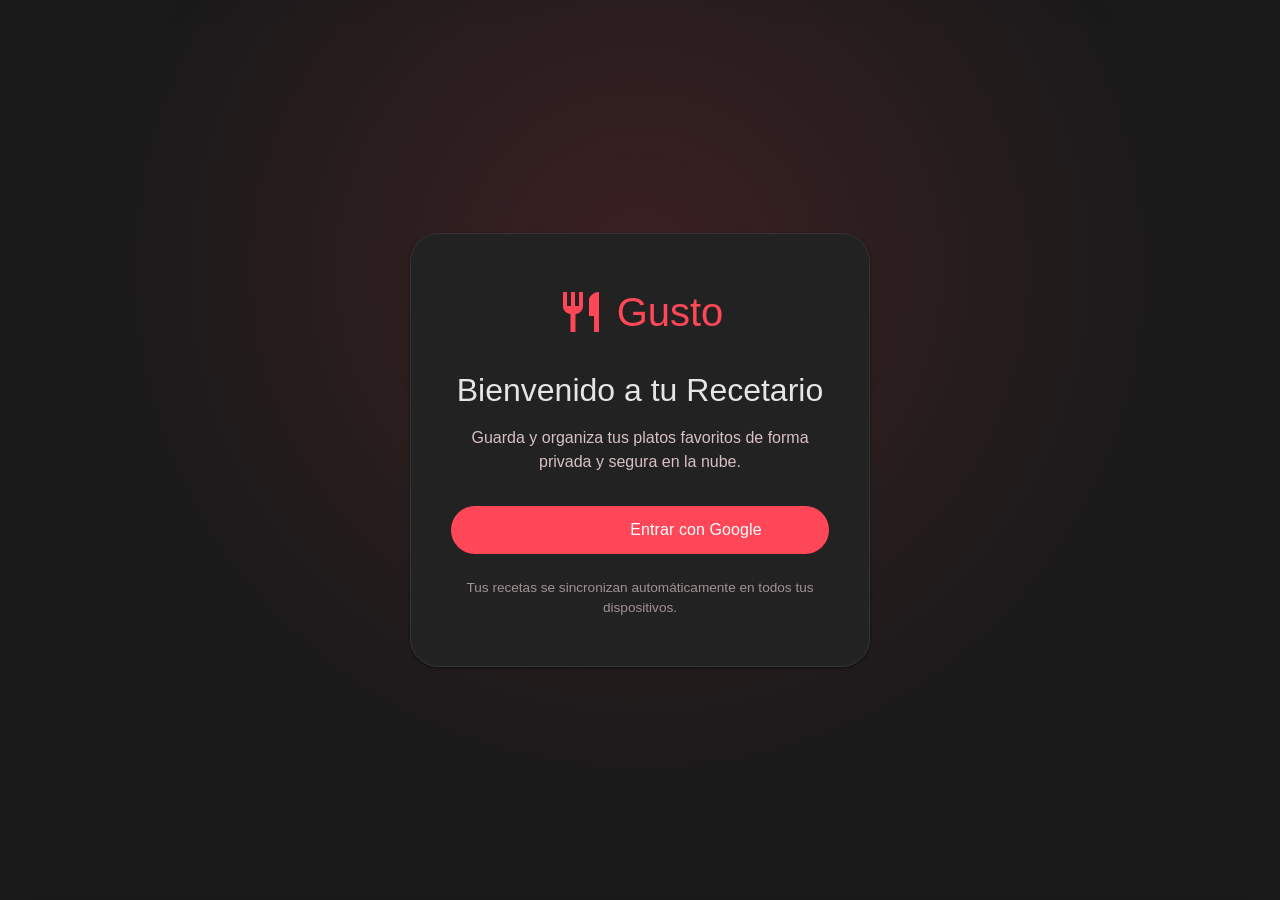
==== commit 9c763ffc: "feat: adaptacion completa a Material Design 3 (M3) - Migrado app.html, app.js y main.js de Ionicons " ====
--- a/app.html
+++ b/app.html
@@ -9,10 +9,8 @@
     <!-- Google Fonts -->
     <link rel="preconnect" href="https://fonts.googleapis.com">
     <link rel="preconnect" href="https://fonts.gstatic.com" crossorigin>
-    <link href="https://fonts.googleapis.com/css2?family=Outfit:wght@300;400;600;800&display=swap" rel="stylesheet">
-    <!-- Ionicons for Icons -->
-    <script type="module" src="https://unpkg.com/ionicons@7.1.0/dist/ionicons/ionicons.esm.js"></script>
-    <script nomodule src="https://unpkg.com/ionicons@7.1.0/dist/ionicons/ionicons.js"></script>
+    <link href="https://fonts.googleapis.com/css2?family=Roboto:wght@300;400;500;700&display=swap" rel="stylesheet">
+    <link href="https://fonts.googleapis.com/icon?family=Material+Icons" rel="stylesheet">
     <!-- Favicon -->
     <link rel="icon" href="https://cdn-icons-png.flaticon.com/512/3565/3565418.png" type="image/x-icon">
     <link rel="manifest" href="manifest.json">
@@ -23,20 +21,20 @@
     <script src="https://www.gstatic.com/firebasejs/9.22.1/firebase-auth-compat.js"></script>
 </head>
 
-<body class="dark-theme">
+<body class="dark-theme m3-app">
     <!-- Login Screen Overlay -->
     <div id="login-screen" class="auth-overlay">
         <div class="auth-card glass">
             <div class="auth-logo">
-                <ion-icon name="restaurant"></ion-icon>
-                <span>Gusto</span>
+                <span class="material-icons">restaurant</span>
+                 <span>Gusto</span>
             </div>
             <h1>Bienvenido a tu Recetario</h1>
             <p>Guarda y organiza tus platos favoritos de forma privada y segura en la nube.</p>
-            <button id="main-login-btn" class="btn-primary">
-                <ion-icon name="logo-google"></ion-icon>
-                <span>Entrar con Google</span>
-            </button>
+                <button id="main-login-btn" class="btn-primary">
+                 <span class="material-icons">login</span>
+                 <span>Entrar con Google</span>
+             </button>
             <div class="auth-footer">
                 Tus recetas se sincronizan automáticamente en todos tus dispositivos.
             </div>
@@ -47,8 +45,8 @@
         <header class="main-header glass">
             <div class="header-content">
                 <a href="index.html" class="logo" style="cursor: pointer; text-decoration: none;">
-                    <ion-icon name="restaurant"></ion-icon>
-                    <span>Gusto</span>
+                <span class="material-icons">restaurant</span>
+                     <span>Gusto</span>
                 </a>
 
                 <nav class="top-nav">
@@ -60,7 +58,7 @@
                     <div class="custom-dropdown" id="tag-dropdown-desktop">
                         <div class="dropdown-trigger">
                             <span id="current-tag-label-desktop">Todas las Tags</span>
-                            <ion-icon name="chevron-down-outline"></ion-icon>
+                            <span class="material-icons">expand_more</span>
                         </div>
                         <ul class="dropdown-options" id="tag-options-desktop">
                             <li data-tag="all">Todas las Tags</li>
@@ -70,14 +68,14 @@
                 </nav>
 
                 <div class="header-actions">
-                    <div class="search-container">
-                        <ion-icon name="search-outline"></ion-icon>
-                        <input type="text" id="recipe-search" placeholder="Buscar receta...">
-                    </div>
+                <div class="search-container">
+                         <span class="material-icons">search</span>
+                         <input type="text" id="recipe-search" placeholder="Buscar receta...">
+                     </div>
 
                     <div class="header-btn-group">
                         <button id="add-recipe-btn-desktop" class="btn-primary-sm">
-                            <ion-icon name="add"></ion-icon>
+                            <span class="material-icons">add</span>
                             <span>Nueva</span>
                         </button>
 
@@ -86,15 +84,14 @@
                                 <div class="avatar" id="user-avatar">U</div>
                                 <div class="avatar-dropdown glass">
                                     <div class="dropdown-header">Mi Cuenta</div>
-                                    <button class="manage-tags-btn"><ion-icon name="pricetags-outline"></ion-icon>
-                                        Gestionar Tags</button>
-                                    <button class="import-json-btn-menu"><ion-icon
-                                            name="code-working-outline"></ion-icon> Importar JSON</button>
-                                    <button class="export-json-btn-menu"><ion-icon name="download-outline"></ion-icon>
-                                        Exportar JSON</button>
+                                    <button class="manage-tags-btn"><span class="material-icons">sell</span>
+                                         Gestionar Tags</button>
+                                    <button class="import-json-btn-menu"><span class="material-icons">code</span> Importar JSON</button>
+                                    <button class="export-json-btn-menu"><span class="material-icons">download</span>
+                                         Exportar JSON</button>
                                     <div class="dropdown-divider"></div>
-                                    <button class="logout-btn"><ion-icon name="log-out-outline"></ion-icon> Cerrar
-                                        Sesión</button>
+                                    <button class="logout-btn"><span class="material-icons">logout</span> Cerrar
+                                         Sesión</button>
                                 </div>
                             </div>
                         </div>
@@ -105,40 +102,40 @@
 
         <!-- Mobile Bottom Navigation -->
         <nav class="mobile-bottom-nav glass">
-            <div class="nav-item active" data-view="home">
-                <ion-icon name="restaurant-outline"></ion-icon>
-                <span>Recetas</span>
-            </div>
-            <div class="nav-item" data-view="favorites">
-                <ion-icon name="star-outline"></ion-icon>
-                <span>Favoritos</span>
-            </div>
-            <div class="floating-add-btn" id="add-recipe-btn-mobile">
-                <ion-icon name="add"></ion-icon>
-            </div>
-            <div class="nav-item" data-view="planner">
-                <ion-icon name="calendar-outline"></ion-icon>
-                <span>Planer</span>
-            </div>
-            <div class="nav-item" data-view="shopping">
-                <ion-icon name="cart-outline"></ion-icon>
-                <span>Compras</span>
-            </div>
+                <div class="nav-item active" data-view="home">
+                 <span class="material-icons">restaurant</span>
+                 <span>Recetas</span>
+             </div>
+             <div class="nav-item" data-view="favorites">
+                 <span class="material-icons">star_outline</span>
+                 <span>Favoritos</span>
+             </div>
+             <div class="floating-add-btn" id="add-recipe-btn-mobile">
+                 <span class="material-icons">add</span>
+             </div>
+             <div class="nav-item" data-view="planner">
+                 <span class="material-icons">calendar_today</span>
+                 <span>Planer</span>
+             </div>
+             <div class="nav-item" data-view="shopping">
+                 <span class="material-icons">shopping_cart</span>
+                 <span>Compras</span>
+             </div>
         </nav>
 
         <!-- Mobile Top Bar (Search + Tags) -->
         <div class="mobile-top-bar glass">
             <a href="index.html" class="mobile-logo-link">
-                <ion-icon name="restaurant-outline"></ion-icon>
-            </a>
+                 <span class="material-icons">restaurant</span>
+             </a>
             <div class="search-container">
-                <ion-icon name="search-outline"></ion-icon>
-                <input type="text" id="recipe-search-mobile" placeholder="Buscar...">
-            </div>
+                 <span class="material-icons">search</span>
+                 <input type="text" id="recipe-search-mobile" placeholder="Buscar...">
+             </div>
             <div class="custom-dropdown" id="tag-dropdown-mobile">
                 <div class="dropdown-trigger">
-                    <ion-icon name="pricetag-outline"></ion-icon>
-                </div>
+                     <span class="material-icons">label</span>
+                 </div>
                 <ul class="dropdown-options" id="tag-options-mobile">
                     <li data-tag="all">Todas</li>
                     <!-- Tags will be injected here -->
@@ -149,14 +146,14 @@
                     <div class="avatar" id="user-avatar-mobile">U</div>
                     <div class="avatar-dropdown glass">
                         <div class="dropdown-header">Mi Cuenta</div>
-                        <button class="manage-tags-btn"><ion-icon name="pricetags-outline"></ion-icon> Gestionar
-                            Tags</button>
-                        <button class="import-json-btn-menu"><ion-icon name="code-working-outline"></ion-icon> Importar
-                            JSON</button>
-                        <button class="export-json-btn-menu"><ion-icon name="download-outline"></ion-icon> Exportar
-                            JSON</button>
+                        <button class="manage-tags-btn"><span class="material-icons">sell</span> Gestionar
+                             Tags</button>
+                        <button class="import-json-btn-menu"><span class="material-icons">code</span> Importar
+                             JSON</button>
+                        <button class="export-json-btn-menu"><span class="material-icons">download</span> Exportar
+                             JSON</button>
                         <div class="dropdown-divider"></div>
-                        <button class="logout-btn"><ion-icon name="log-out-outline"></ion-icon> Cerrar Sesión</button>
+                        <button class="logout-btn"><span class="material-icons">logout</span> Cerrar Sesión</button>
                     </div>
                 </div>
             </div>
@@ -212,10 +209,9 @@
     <div id="recipe-modal" class="modal">
         <div class="modal-content glass">
             <div class="modal-header">
-                <h2 id="modal-title">Nueva Receta</h2>
-                <button type="button" class="close-modal btn-close-circle"><ion-icon
-                        name="close-outline"></ion-icon></button>
-            </div>
+                 <h2 id="modal-title">Nueva Receta</h2>
+                 <button type="button" class="close-modal btn-close-circle"><span class="material-icons">close</span></button>
+             </div>
             <form id="recipe-form">
                 <div class="form-grid">
                     <div class="input-group">
@@ -243,7 +239,7 @@
                     <div class="input-group full-width">
                         <div class="public-toggle">
                             <label for="recipe-public-toggle" class="toggle-label">
-                                <span class="toggle-icon"><ion-icon name="earth-outline"></ion-icon></span>
+                                <span class="toggle-icon"><span class="material-icons">public</span></span>
                                 <span>Hacer receta pública (visible para todos)</span>
                             </label>
                             <label class="switch">
@@ -261,14 +257,14 @@
                         <div class="input-with-button">
                             <input type="url" id="recipe-image" placeholder="https://images.unsplash.com/...">
                             <button type="button" id="search-google-btn" class="btn-secondary-sm">
-                                <ion-icon name="logo-google"></ion-icon>
-                                Buscar
+                                <span class="material-icons">search</span>
+                                 Buscar
                             </button>
                         </div>
                         <div id="image-preview-container" class="image-preview-container">
                             <img id="image-preview" src="" alt="Preview" style="display: none;">
                             <div id="image-placeholder" class="image-placeholder">
-                                <ion-icon name="image-outline"></ion-icon>
+                                <span class="material-icons">image</span>
                                 <span>Vista previa de la imagen</span>
                             </div>
                         </div>
@@ -297,28 +293,28 @@
         <div class="modal-content glass detail-view">
             <div class="modal-header">
                 <div class="header-actions-row">
-                    <button type="button" class="close-modal btn-close-circle">
-                        <ion-icon name="arrow-back-outline"></ion-icon>
-                    </button>
-                    <button id="favorite-current-btn" class="favorite-btn-static circle">
-                        <ion-icon name="star-outline"></ion-icon>
-                    </button>
-                    <div class="header-main-actions">
-                        <button id="cook-mode-btn" class="btn-cook-pill">
-                            <ion-icon name="flame"></ion-icon>
-                            <span class="hide-mobile">Cocinando</span>
-                        </button>
-                        <button id="share-recipe-btn" class="btn-icon circle">
-                            <ion-icon name="share-social-outline"></ion-icon>
-                        </button>
-                        <button id="edit-current-btn" class="btn-icon circle">
-                            <ion-icon name="create-outline"></ion-icon>
-                        </button>
-                    </div>
-                    <button type="button" class="close-modal btn-close-circle">
-                        <ion-icon name="close-outline"></ion-icon>
-                    </button>
-                </div>
+                     <button type="button" class="close-modal btn-close-circle">
+                         <span class="material-icons">arrow_back</span>
+                     </button>
+                         <button id="favorite-current-btn" class="favorite-btn-static circle">
+                              <span class="material-icons">star_outline</span>
+                          </button>
+                     <div class="header-main-actions">
+                         <button id="cook-mode-btn" class="btn-cook-pill">
+                              <span class="material-icons">local_fire_department</span>
+                              <span class="hide-mobile">Cocinando</span>
+                         </button>
+                         <button id="share-recipe-btn" class="btn-icon circle">
+                              <span class="material-icons">share</span>
+                          </button>
+                         <button id="edit-current-btn" class="btn-icon circle">
+                              <span class="material-icons">edit</span>
+                          </button>
+                     </div>
+                     <button type="button" class="close-modal btn-close-circle">
+                          <span class="material-icons">close</span>
+                      </button>
+                 </div>
             </div>
             <div id="recipe-details" class="details-body">
                 <!-- Details will be injected here -->
@@ -329,11 +325,10 @@
     <!-- Modal for Importing JSON -->
     <div id="import-modal" class="modal">
         <div class="modal-content glass">
-            <div class="modal-header">
-                <h2>Importar desde JSON</h2>
-                <button type="button" class="close-modal btn-close-circle"><ion-icon
-                        name="close-outline"></ion-icon></button>
-            </div>
+        <div class="modal-header">
+             <h2>Importar desde JSON</h2>
+             <button type="button" class="close-modal btn-close-circle"><span class="material-icons">close</span></button>
+         </div>
             <div class="modal-body" style="padding: 2rem;">
                 <p style="color: var(--text-muted); margin-bottom: 1rem; font-size: 0.9rem;">Pega aquí el código JSON de
                     tu receta para cargarla automáticamente.</p>
@@ -358,7 +353,7 @@
                     <h1 id="cook-title">Título de la Receta</h1>
                     <div id="cook-video-link-container"></div>
                 </div>
-                <button id="exit-cook-btn" class="btn-icon"><ion-icon name="close-outline"></ion-icon></button>
+                <button id="exit-cook-btn" class="btn-icon"><span class="material-icons">close</span></button>
             </header>
             <div class="cook-body">
                 <div class="cook-section">
@@ -376,11 +371,10 @@
     <!-- Modal for Tag Management -->
     <div id="tags-modal" class="modal">
         <div class="modal-content glass">
-            <div class="modal-header">
-                <h2>Gestionar Tags</h2>
-                <button type="button" class="close-modal btn-close-circle"><ion-icon
-                        name="close-outline"></ion-icon></button>
-            </div>
+        <div class="modal-header">
+             <h2>Gestionar Tags</h2>
+             <button type="button" class="close-modal btn-close-circle"><span class="material-icons">close</span></button>
+         </div>
             <div class="modal-body" style="padding: 2rem;">
                 <div class="add-tag-form" style="display: flex; gap: 1rem; margin-bottom: 2rem;">
                     <input type="text" id="new-tag-name" placeholder="Nueva tag..."
@@ -398,14 +392,14 @@
     <div id="planner-modal" class="modal">
         <div class="modal-content glass">
             <div class="modal-header">
-                <h2>Añadir al Plan: <span id="planner-day-name">Día</span></h2>
-                <button type="button" class="close-modal"><ion-icon name="close-outline"></ion-icon></button>
-            </div>
+                 <h2>Añadir al Plan: <span id="planner-day-name">Día</span></h2>
+                 <button type="button" class="close-modal"><span class="material-icons">close</span></button>
+             </div>
             <div class="modal-body">
                 <div class="planner-options-header">
                     <div class="search-container planner-search">
-                        <ion-icon name="search-outline"></ion-icon>
-                        <input type="text" id="planner-search-input" placeholder="Buscar receta para añadir...">
+                         <span class="material-icons">search</span>
+                         <input type="text" id="planner-search-input" placeholder="Buscar receta para añadir...">
                     </div>
                 </div>
                 <div id="planner-options" class="planner-list">
--- a/style.css
+++ b/style.css
@@ -2099,7 +2099,2915 @@
         top: 65px;
     }
 
-    .landing-nav {
-        padding: 1rem;
-    }
-}
+     .landing-nav {
+         padding: 1rem;
+     }
+ }
+
+/* ============================================
+   MATERIAL DESIGN 3 - LANDING PAGE ONLY
+   Namespace: .m3-landing
+   ============================================ */
+
+.m3-landing {
+    /* --- M3 Color System (Tonal Palette based on #ff4757) --- */
+    --m3-primary: #ff4757;
+    --m3-primary-rgb: 255, 71, 87;
+    --m3-on-primary: #ffffff;
+    --m3-primary-container: #ffdade;
+    --m3-on-primary-container: #410006;
+
+    --m3-secondary: #725f63;
+    --m3-on-secondary: #ffffff;
+    --m3-secondary-container: #ffd8dc;
+    --m3-on-secondary-container: #2b1519;
+
+    --m3-surface: #1a1a1a;
+    --m3-surface-rgb: 26, 26, 26;
+    --m3-on-surface: #e5e5e5;
+    --m3-surface-variant: #534343;
+    --m3-on-surface-variant: #d9c0c3;
+    --m3-surface-container-lowest: #141414;
+    --m3-surface-container-low: #1e1e1e;
+    --m3-surface-container: #222222;
+    --m3-surface-container-high: #2a2a2a;
+    --m3-surface-container-highest: #353535;
+
+    --m3-outline: #9d8386;
+    --m3-outline-variant: #534343;
+
+    --m3-error: #ffb4ab;
+    --m3-on-error: #690005;
+
+    /* --- M3 Typography (Roboto) --- */
+    --m3-font-family: 'Roboto', sans-serif;
+
+    --m3-display-large: 400 57px/64px var(--m3-font-family);
+    --m3-display-medium: 400 45px/52px var(--m3-font-family);
+    --m3-display-small: 400 36px/44px var(--m3-font-family);
+
+    --m3-headline-large: 400 32px/40px var(--m3-font-family);
+    --m3-headline-medium: 400 28px/36px var(--m3-font-family);
+    --m3-headline-small: 400 24px/32px var(--m3-font-family);
+
+    --m3-title-large: 400 22px/28px var(--m3-font-family);
+    --m3-title-medium: 500 16px/24px var(--m3-font-family);
+    --m3-title-small: 500 14px/20px var(--m3-font-family);
+
+    --m3-body-large: 400 16px/24px var(--m3-font-family);
+    --m3-body-medium: 400 14px/20px var(--m3-font-family);
+    --m3-body-small: 400 12px/16px var(--m3-font-family);
+
+    --m3-label-large: 500 14px/20px var(--m3-font-family);
+    --m3-label-medium: 500 12px/16px var(--m3-font-family);
+    --m3-label-small: 500 11px/16px var(--m3-font-family);
+
+    /* --- M3 Motion --- */
+    --m3-motion-standard: cubic-bezier(0.2, 0, 0, 1);
+    --m3-motion-standard-decelerate: cubic-bezier(0, 0, 0, 1);
+    --m3-motion-standard-accelerate: cubic-bezier(0.3, 0, 1, 1);
+    --m3-motion-emphasized: cubic-bezier(0.2, 0, 0, 1);
+    --m3-motion-emphasized-decelerate: cubic-bezier(0.05, 0.7, 0.1, 1);
+    --m3-motion-emphasized-accelerate: cubic-bezier(0.3, 0, 0.8, 0.15);
+
+    --m3-duration-short: 200ms;
+    --m3-duration-medium: 400ms;
+    --m3-duration-long: 700ms;
+
+    /* --- M3 Elevation (Dark Theme) --- */
+    --m3-elevation-0: none;
+    --m3-elevation-1: 0 1px 2px rgba(0,0,0,0.3), 0 1px 3px 1px rgba(0,0,0,0.15);
+    --m3-elevation-2: 0 1px 2px rgba(0,0,0,0.3), 0 2px 6px 2px rgba(0,0,0,0.15);
+    --m3-elevation-3: 0 4px 8px 3px rgba(0,0,0,0.3), 0 1px 3px rgba(0,0,0,0.15);
+    --m3-elevation-4: 0 6px 10px 4px rgba(0,0,0,0.3), 0 2px 3px rgba(0,0,0,0.15);
+    --m3-elevation-5: 0 8px 12px 6px rgba(0,0,0,0.3), 0 3px 5px rgba(0,0,0,0.15);
+
+    /* --- M3 Shape --- */
+    --m3-shape-none: 0px;
+    --m3-shape-extra-small: 4px;
+    --m3-shape-small: 8px;
+    --m3-shape-medium: 12px;
+    --m3-shape-large: 16px;
+    --m3-shape-extra-large: 28px;
+    --m3-shape-full: 9999px;
+}
+
+/* --- M3 Base Typography Override for Landing --- */
+.m3-landing .landing-hero,
+.m3-landing .public-recipes-section,
+.m3-landing .landing-footer {
+    font-family: var(--m3-font-family);
+}
+
+/* --- M3 Hero Section --- */
+.m3-landing .landing-hero {
+    min-height: 35vh;
+    background: var(--m3-surface);
+    background-image: radial-gradient(ellipse at 80% 20%, rgba(var(--m3-primary-rgb), 0.15) 0%, transparent 60%);
+    display: flex;
+    flex-direction: column;
+    position: relative;
+    overflow: hidden;
+}
+
+.m3-landing .landing-nav {
+    position: sticky;
+    top: 0;
+    z-index: 100;
+    display: flex;
+    justify-content: space-between;
+    align-items: center;
+    padding: 0.75rem 1.5rem;
+    background: rgba(var(--m3-surface-rgb), 0.85);
+    backdrop-filter: blur(20px);
+    -webkit-backdrop-filter: blur(20px);
+    border-bottom: 1px solid var(--m3-surface-container-highest);
+}
+
+.m3-landing .landing-nav .logo {
+    display: flex;
+    align-items: center;
+    gap: 0.5rem;
+    font-size: 1.5rem;
+    font-weight: 500;
+    color: var(--m3-on-surface);
+    text-decoration: none;
+    letter-spacing: 0;
+}
+
+.m3-landing .landing-nav .logo .material-icons {
+    color: var(--m3-primary);
+    font-size: 1.8rem;
+}
+
+.m3-landing .hero-content {
+    flex: 1;
+    display: flex;
+    flex-direction: column;
+    justify-content: center;
+    align-items: center;
+    text-align: center;
+    padding: 3rem 2rem 4rem;
+    max-width: 800px;
+    margin: 0 auto;
+}
+
+.m3-landing .hero-content h1 {
+    font: var(--m3-display-small);
+    font-size: 3.5rem;
+    font-weight: 400;
+    margin-bottom: 1rem;
+    color: var(--m3-on-surface);
+    letter-spacing: 0;
+}
+
+.m3-landing .hero-content p {
+    font: var(--m3-body-large);
+    font-size: 1.25rem;
+    color: var(--m3-on-surface-variant);
+    margin-bottom: 2.5rem;
+}
+
+/* --- M3 Button (Filled) --- */
+.m3-landing .btn-primary,
+.m3-landing .btn-lg {
+    display: inline-flex;
+    align-items: center;
+    gap: 0.5rem;
+    padding: 0.75rem 1.5rem;
+    height: 40px;
+    background: var(--m3-primary);
+    color: var(--m3-on-primary);
+    border: none;
+    border-radius: var(--m3-shape-full);
+    font: var(--m3-label-large);
+    letter-spacing: 0.1px;
+    cursor: pointer;
+    transition: box-shadow var(--m3-duration-short) var(--m3-motion-standard),
+                background var(--m3-duration-short) var(--m3-motion-standard);
+    box-shadow: var(--m3-elevation-0);
+    text-decoration: none;
+}
+
+.m3-landing .btn-primary:hover,
+.m3-landing .btn-lg:hover {
+    box-shadow: var(--m3-elevation-1);
+    background: color-mix(in srgb, var(--m3-primary) 92%, white);
+}
+
+.m3-landing .btn-primary:active,
+.m3-landing .btn-lg:active {
+    box-shadow: var(--m3-elevation-0);
+    background: color-mix(in srgb, var(--m3-primary) 80%, black);
+}
+
+.m3-landing .btn-lg {
+    height: 48px;
+    padding: 0.75rem 2rem;
+    font-size: 1rem;
+    gap: 0.5rem;
+}
+
+.m3-landing .btn-lg .material-icons {
+    font-size: 1.125rem;
+}
+
+/* --- M3 Section Header --- */
+.m3-landing .section-header {
+    text-align: center;
+    margin-bottom: 2rem;
+    padding-top: 1rem;
+}
+
+.m3-landing .section-header h2 {
+    font: var(--m3-headline-medium);
+    font-size: 2.25rem;
+    color: var(--m3-on-surface);
+    margin-bottom: 0.5rem;
+    letter-spacing: 0;
+}
+
+.m3-landing .section-header p {
+    font: var(--m3-body-large);
+    color: var(--m3-on-surface-variant);
+}
+
+/* --- M3 Search Bar (Outlined TextField) --- */
+.m3-landing .public-search-bar {
+    display: flex;
+    align-items: center;
+    padding: 0.75rem;
+    border-radius: var(--m3-shape-extra-large);
+    background: var(--m3-surface-container);
+    border: 1px solid var(--m3-outline-variant);
+    margin-bottom: 2rem;
+    position: sticky;
+    top: 70px;
+    z-index: 50;
+    transition: border-color var(--m3-duration-short) var(--m3-motion-standard);
+}
+
+.m3-landing .public-search-bar:focus-within {
+    border-color: var(--m3-primary);
+    border-width: 2px;
+    padding: calc(0.75rem - 1px);
+}
+
+.m3-landing .public-search-bar .search-container {
+    width: 100%;
+    display: flex;
+    align-items: center;
+    gap: 0.75rem;
+    background: transparent;
+    padding: 0.5rem 0.75rem;
+    border: none;
+}
+
+.m3-landing .public-search-bar .search-container .material-icons {
+    color: var(--m3-on-surface-variant);
+    font-size: 1.5rem;
+}
+
+.m3-landing .public-search-bar input {
+    flex: 1;
+    background: transparent;
+    border: none;
+    color: var(--m3-on-surface);
+    font: var(--m3-body-large);
+    outline: none;
+}
+
+.m3-landing .public-search-bar input::placeholder {
+    color: var(--m3-on-surface-variant);
+}
+
+/* --- M3 Card (Elevated) --- */
+.m3-landing .recipe-card {
+    background: var(--m3-surface-container-low);
+    border-radius: var(--m3-shape-medium);
+    overflow: hidden;
+    border: none;
+    transition: box-shadow var(--m3-duration-medium) var(--m3-motion-emphasized),
+                transform var(--m3-duration-medium) var(--m3-motion-emphasized);
+    box-shadow: var(--m3-elevation-1);
+    cursor: pointer;
+}
+
+.m3-landing .recipe-card:hover {
+    box-shadow: var(--m3-elevation-2);
+    transform: translateY(-4px);
+}
+
+.m3-landing .recipe-card-img-container {
+    position: relative;
+    height: 200px;
+    width: 100%;
+    overflow: hidden;
+}
+
+.m3-landing .recipe-card-img-container .recipe-img {
+    width: 100%;
+    height: 100%;
+    object-fit: cover;
+    transition: transform var(--m3-duration-medium) var(--m3-motion-standard);
+}
+
+.m3-landing .recipe-card:hover .recipe-img {
+    transform: scale(1.05);
+}
+
+.m3-landing .recipe-info {
+    padding: 1rem 1.25rem 1.25rem;
+}
+
+.m3-landing .recipe-tags {
+    display: flex;
+    gap: 0.5rem;
+    margin-bottom: 0.75rem;
+    flex-wrap: wrap;
+}
+
+.m3-landing .tag {
+    background: var(--m3-secondary-container);
+    color: var(--m3-on-secondary-container);
+    font: var(--m3-label-small);
+    padding: 0.25rem 0.75rem;
+    border-radius: var(--m3-shape-full);
+    letter-spacing: 0.5px;
+    text-transform: none;
+}
+
+.m3-landing .recipe-card h3 {
+    font: var(--m3-title-medium);
+    color: var(--m3-on-surface);
+    margin-bottom: 0.5rem;
+    line-height: 1.3;
+}
+
+.m3-landing .recipe-meta {
+    display: flex;
+    gap: 1rem;
+    color: var(--m3-on-surface-variant);
+    font: var(--m3-body-small);
+}
+
+.m3-landing .recipe-meta span {
+    display: flex;
+    align-items: center;
+    gap: 0.3rem;
+}
+
+.m3-landing .recipe-meta .material-icons {
+    font-size: 1.125rem;
+}
+
+/* --- M3 Badges --- */
+.m3-landing .author-badge {
+    position: absolute;
+    bottom: 0.75rem;
+    left: 0.75rem;
+    display: flex;
+    align-items: center;
+    gap: 0.3rem;
+    background: rgba(0, 0, 0, 0.7);
+    padding: 0.25rem 0.6rem;
+    border-radius: var(--m3-shape-full);
+    font: var(--m3-label-small);
+    color: white;
+}
+
+.m3-landing .author-badge .material-icons {
+    font-size: 0.875rem;
+}
+
+.m3-landing .video-badge {
+    position: absolute;
+    top: 0.75rem;
+    left: 0.75rem;
+    background: rgba(255, 71, 87, 0.9);
+    color: white;
+    width: 32px;
+    height: 32px;
+    border-radius: 50%;
+    display: flex;
+    align-items: center;
+    justify-content: center;
+    box-shadow: var(--m3-elevation-1);
+}
+
+.m3-landing .video-badge .material-icons {
+    font-size: 1.125rem;
+}
+
+/* --- M3 Add Button (Tonal) --- */
+.m3-landing .btn-add-recipe {
+    display: flex;
+    align-items: center;
+    justify-content: center;
+    gap: 0.3rem;
+    width: 100%;
+    padding: 0.625rem;
+    margin-top: 0.75rem;
+    background: var(--m3-secondary-container);
+    color: var(--m3-on-secondary-container);
+    border: none;
+    border-radius: var(--m3-shape-full);
+    font: var(--m3-label-large);
+    cursor: pointer;
+    transition: box-shadow var(--m3-duration-short) var(--m3-motion-standard);
+}
+
+.m3-landing .btn-add-recipe:hover {
+    box-shadow: var(--m3-elevation-1);
+    background: color-mix(in srgb, var(--m3-secondary-container) 92%, black);
+}
+
+.m3-landing .btn-add-recipe.owned {
+    background: rgba(16, 185, 129, 0.2);
+    color: var(--accent-green);
+    cursor: default;
+}
+
+.m3-app .btn-add-recipe .material-icons {
+    font-size: 1.125rem;
+}
+
+/* --- M3 No Recipes State --- */
+.m3-landing .no-recipes {
+    grid-column: 1 / -1;
+    padding: 4rem 2rem;
+    text-align: center;
+    color: var(--m3-on-surface-variant);
+}
+
+.m3-app .no-recipes .material-icons {
+    font-size: 4rem;
+    opacity: 0.5;
+    margin-bottom: 1rem;
+    display: block;
+}
+
+.m3-landing .no-recipes p {
+    font: var(--m3-body-large);
+}
+
+/* --- M3 Modal --- */
+.m3-landing .modal {
+    display: none;
+    position: fixed;
+    top: 0;
+    left: 0;
+    width: 100%;
+    height: 100%;
+    background: rgba(0, 0, 0, 0.5);
+    backdrop-filter: blur(8px);
+    -webkit-backdrop-filter: blur(8px);
+    z-index: 2000;
+}
+
+.m3-landing .modal-content {
+    background: var(--m3-surface-container);
+    margin: 2rem auto;
+    width: 90%;
+    max-width: 900px;
+    border-radius: var(--m3-shape-extra-large);
+    border: none;
+    box-shadow: var(--m3-elevation-4);
+    overflow-y: auto;
+    max-height: calc(100vh - 4rem);
+    animation: m3ModalSlideUp var(--m3-duration-medium) var(--m3-motion-emphasized);
+}
+
+@keyframes m3ModalSlideUp {
+    from {
+        transform: translateY(30px);
+        opacity: 0;
+    }
+    to {
+        transform: translateY(0);
+        opacity: 1;
+    }
+}
+
+.m3-landing .modal-header {
+    padding: 1.5rem 2rem;
+    border-bottom: 1px solid var(--m3-surface-container-highest);
+    display: flex;
+    justify-content: space-between;
+    align-items: center;
+}
+
+.m3-landing .header-actions-row {
+    display: flex;
+    align-items: center;
+    justify-content: space-between;
+    width: 100%;
+    gap: 1rem;
+}
+
+.m3-landing .header-main-actions {
+    display: flex;
+    align-items: center;
+    gap: 0.5rem;
+}
+
+/* --- M3 Icon Buttons --- */
+.m3-landing .btn-close-circle,
+.m3-landing .btn-icon.circle {
+    width: 40px;
+    height: 40px;
+    display: flex;
+    align-items: center;
+    justify-content: center;
+    border-radius: 50%;
+    background: transparent;
+    color: var(--m3-on-surface-variant);
+    border: none;
+    cursor: pointer;
+    transition: background var(--m3-duration-short) var(--m3-motion-standard);
+}
+
+.m3-landing .btn-close-circle:hover,
+.m3-landing .btn-icon.circle:hover {
+    background: rgba(var(--m3-on-surface-rgb), 0.08);
+    color: var(--m3-on-surface);
+    transform: none;
+}
+
+.m3-landing .btn-close-circle .material-icons,
+.m3-landing .btn-icon.circle .material-icons {
+    font-size: 1.5rem;
+}
+
+/* --- M3 Detail View --- */
+.m3-landing .detail-view {
+    max-width: 1000px;
+    padding: 0;
+}
+
+.m3-landing .detail-hero {
+    position: relative;
+    height: 360px;
+    border-radius: var(--m3-shape-extra-large) var(--m3-shape-extra-large) 0 0;
+    overflow: hidden;
+}
+
+.m3-landing .detail-hero img {
+    width: 100%;
+    height: 100%;
+    object-fit: cover;
+}
+
+.m3-landing .detail-hero-overlay {
+    position: absolute;
+    inset: 0;
+    background: linear-gradient(to top, var(--m3-surface-container) 0%, transparent 70%);
+}
+
+.m3-landing .detail-content {
+    padding: 1.5rem 2.5rem 3rem;
+    margin-top: -60px;
+    position: relative;
+    z-index: 5;
+}
+
+.m3-landing .detail-header-info h1 {
+    font: var(--m3-headline-medium);
+    font-size: 2.5rem;
+    color: var(--m3-on-surface);
+    margin-bottom: 0.75rem;
+    line-height: 1.2;
+}
+
+.m3-landing .author-info {
+    display: flex;
+    align-items: center;
+    gap: 0.5rem;
+    color: var(--m3-on-surface-variant);
+    font: var(--m3-body-medium);
+    margin-bottom: 0.5rem;
+}
+
+.m3-landing .author-info .material-icons {
+    font-size: 1.125rem;
+}
+
+.m3-landing .detail-meta-row {
+    display: flex;
+    gap: 1.5rem;
+    margin-bottom: 2rem;
+    color: var(--m3-on-surface-variant);
+    font: var(--m3-body-medium);
+}
+
+.m3-landing .detail-meta-row .material-icons {
+    font-size: 1.125rem;
+}
+
+.m3-landing .detail-section-title {
+    font: var(--m3-title-small);
+    color: var(--m3-primary);
+    text-transform: uppercase;
+    letter-spacing: 1px;
+    margin: 2rem 0 1rem;
+}
+
+.m3-landing .detail-ingredients {
+    font: var(--m3-body-large);
+    color: var(--m3-on-surface);
+    line-height: 1.8;
+}
+
+.m3-landing .detail-steps {
+    font: var(--m3-body-large);
+    color: var(--m3-on-surface);
+    line-height: 1.8;
+    white-space: pre-wrap;
+    padding-left: 1.5rem;
+    border-left: 2px solid var(--m3-surface-container-highest);
+}
+
+.m3-landing .detail-footer {
+    padding: 1.5rem 2.5rem;
+    border-top: 1px solid var(--m3-surface-container-highest);
+    display: flex;
+    justify-content: flex-end;
+    align-items: center;
+    gap: 1rem;
+}
+
+.m3-landing .btn-add-to-recipes {
+    display: inline-flex;
+    align-items: center;
+    gap: 0.5rem;
+    padding: 0.625rem 1.5rem;
+    background: var(--m3-primary);
+    color: var(--m3-on-primary);
+    border: none;
+    border-radius: var(--m3-shape-full);
+    font: var(--m3-label-large);
+    text-decoration: none;
+    cursor: pointer;
+    transition: box-shadow var(--m3-duration-short) var(--m3-motion-standard);
+}
+
+.m3-landing .btn-add-to-recipes:hover {
+    box-shadow: var(--m3-elevation-1);
+}
+
+.m3-landing .detail-owned-badge {
+    display: inline-flex;
+    align-items: center;
+    gap: 0.5rem;
+    padding: 0.625rem 1.5rem;
+    background: rgba(16, 185, 129, 0.15);
+    color: var(--accent-green);
+    border: 1px solid rgba(16, 185, 129, 0.3);
+    border-radius: var(--m3-shape-full);
+    font: var(--m3-label-large);
+}
+
+.m3-landing .detail-owned-badge .material-icons {
+    font-size: 1.125rem;
+}
+
+/* --- M3 Footer --- */
+.m3-landing .landing-footer {
+    padding: 2rem;
+    text-align: center;
+    color: var(--m3-on-surface-variant);
+    font: var(--m3-body-medium);
+
+    border-top: 1px solid var(--m3-surface-container-highest);
+    background: var(--m3-surface-container-low);
+}
+
+/* --- M3 Material Icons Base --- */
+.m3-landing .material-icons {
+    font-family: 'Material Icons';
+    font-weight: normal;
+    font-style: normal;
+    font-size: 24px;
+    display: inline-block;
+    line-height: 1;
+    text-transform: none;
+    letter-spacing: normal;
+    word-wrap: normal;
+    white-space: nowrap;
+    direction: ltr;
+    -webkit-font-smoothing: antialiased;
+    text-rendering: optimizeLegibility;
+    -moz-osx-font-smoothing: grayscale;
+    font-feature-settings: 'liga';
+}
+
+/* --- M3 Scrollbar --- */
+.m3-landing ::-webkit-scrollbar {
+    width: 4px;
+    height: 4px;
+}
+
+.m3-landing ::-webkit-scrollbar-track {
+    background: transparent;
+}
+
+.m3-landing ::-webkit-scrollbar-thumb {
+    background: var(--m3-surface-container-highest);
+    border-radius: 10px;
+}
+
+/* --- M3 Animations --- */
+.m3-landing .view-section {
+    animation: m3FadeIn var(--m3-duration-medium) var(--m3-motion-emphasized);
+}
+
+@keyframes m3FadeIn {
+    from {
+        opacity: 0;
+        transform: translateY(10px);
+    }
+    to {
+        opacity: 1;
+        transform: translateY(0);
+    }
+}
+
+/* --- M3 Responsive Adjustments --- */
+@media (max-width: 768px) {
+    .m3-landing .hero-content h1 {
+        font-size: 2.5rem;
+    }
+
+    .m3-landing .hero-content p {
+        font-size: 1rem;
+    }
+
+    .m3-landing .landing-hero {
+        min-height: 40vh;
+    }
+
+    .m3-landing .public-search-bar {
+        top: 65px;
+    }
+
+    .m3-landing .section-header h2 {
+        font-size: 1.75rem;
+    }
+
+    .m3-landing .detail-hero {
+        height: 250px;
+        border-radius: 0;
+    }
+
+    .m3-landing .detail-content {
+        padding: 1rem 1.5rem 2rem;
+    }
+
+    .m3-landing .detail-header-info h1 {
+        font-size: 2rem;
+    }
+
+    .m3-landing .modal-content {
+        margin: 0;
+        width: 100%;
+        max-width: 100%;
+        border-radius: 0;
+        max-height: 100vh;
+    }
+}
+
+@media (max-width: 480px) {
+    .m3-landing .hero-content h1 {
+        font-size: 2rem;
+    }
+
+    .m3-landing .recipe-grid {
+        grid-template-columns: 1fr;
+    }
+}
+
+/* ============================================
+   MATERIAL DESIGN 3 - APP SECTION
+   Namespace: .m3-app
+   ============================================ */
+
+.m3-app {
+    /* Inherit M3 tokens from .m3-landing */
+    --m3-primary: #ff4757;
+    --m3-primary-rgb: 255, 71, 87;
+    --m3-on-primary: #ffffff;
+    --m3-primary-container: #ffdade;
+    --m3-on-primary-container: #410006;
+
+    --m3-secondary: #725f63;
+    --m3-on-secondary: #ffffff;
+    --m3-secondary-container: #ffd8dc;
+    --m3-on-secondary-container: #2b1519;
+
+    --m3-surface: #1a1a1a;
+    --m3-surface-rgb: 26, 26, 26;
+    --m3-on-surface: #e5e5e5;
+    --m3-surface-variant: #534343;
+    --m3-on-surface-variant: #d9c0c3;
+    --m3-surface-container-lowest: #141414;
+    --m3-surface-container-low: #1e1e1e;
+    --m3-surface-container: #222222;
+    --m3-surface-container-high: #2a2a2a;
+    --m3-surface-container-highest: #353535;
+
+    --m3-outline: #9d8386;
+    --m3-outline-variant: #534343;
+
+    --m3-font-family: 'Roboto', sans-serif;
+
+    --m3-elevation-0: none;
+    --m3-elevation-1: 0 1px 2px rgba(0,0,0,0.3), 0 1px 3px 1px rgba(0,0,0,0.15);
+    --m3-elevation-2: 0 1px 2px rgba(0,0,0,0.3), 0 2px 6px 2px rgba(0,0,0,0.15);
+    --m3-elevation-3: 0 4px 8px 3px rgba(0,0,0,0.3), 0 1px 3px rgba(0,0,0,0.15);
+    --m3-elevation-4: 0 6px 10px 4px rgba(0,0,0,0.3), 0 2px 3px rgba(0,0,0,0.15);
+    --m3-elevation-5: 0 8px 12px 6px rgba(0,0,0,0.3), 0 3px 5px rgba(0,0,0,0.15);
+
+    --m3-duration-short: 200ms;
+    --m3-duration-medium: 400ms;
+
+    --m3-shape-none: 0px;
+    --m3-shape-extra-small: 4px;
+    --m3-shape-small: 8px;
+    --m3-shape-medium: 12px;
+    --m3-shape-large: 16px;
+    --m3-shape-extra-large: 28px;
+    --m3-shape-full: 9999px;
+}
+
+/* --- M3 Base Typography for App --- */
+.m3-app,
+.m3-app .main-header,
+.m3-app .content,
+.m3-app .modal,
+.m3-app .auth-overlay {
+    font-family: var(--m3-font-family);
+}
+
+/* --- M3 Auth Screen --- */
+.m3-app .auth-overlay {
+    background: var(--m3-surface);
+    position: fixed;
+    inset: 0;
+    z-index: 5000;
+    display: flex;
+    align-items: center;
+    justify-content: center;
+}
+
+.m3-app .auth-overlay::before {
+    content: '';
+    position: absolute;
+    inset: 0;
+    background: radial-gradient(ellipse at 50% 30%, rgba(var(--m3-primary-rgb), 0.15) 0%, transparent 60%);
+}
+
+.m3-app .auth-card {
+    position: relative;
+    background: var(--m3-surface-container);
+    padding: 3rem 2.5rem;
+    border-radius: var(--m3-shape-extra-large);
+    max-width: 460px;
+    width: 90%;
+    border: 1px solid var(--m3-surface-container-highest);
+    text-align: center;
+    box-shadow: var(--m3-elevation-3);
+}
+
+.m3-app .auth-logo {
+    font-size: 2.5rem;
+    color: var(--m3-primary);
+    margin-bottom: 1.5rem;
+    display: flex;
+    align-items: center;
+    justify-content: center;
+    gap: 0.75rem;
+}
+
+.m3-app .auth-logo .material-icons {
+    font-size: 3rem;
+}
+
+.m3-app .auth-card h1 {
+    font-size: 2rem;
+    font-weight: 400;
+    color: var(--m3-on-surface);
+    margin-bottom: 0.75rem;
+}
+
+.m3-app .auth-card p {
+    color: var(--m3-on-surface-variant);
+    margin-bottom: 2rem;
+    font-size: 1rem;
+}
+
+.m3-app #main-login-btn {
+    width: 100%;
+    height: 48px;
+    background: var(--m3-primary);
+    color: var(--m3-on-primary);
+    font-size: 1rem;
+    font-weight: 500;
+    border-radius: var(--m3-shape-full);
+    display: flex;
+    align-items: center;
+    justify-content: center;
+    gap: 0.75rem;
+    box-shadow: var(--m3-elevation-0);
+    border: none;
+    cursor: pointer;
+    transition: box-shadow var(--m3-duration-short) var(--m3-motion-standard),
+                background var(--m3-duration-short) var(--m3-motion-standard);
+    letter-spacing: 0.1px;
+}
+
+.m3-app #main-login-btn:hover {
+    box-shadow: var(--m3-elevation-1);
+    background: color-mix(in srgb, var(--m3-primary) 92%, white);
+}
+
+.m3-app #main-login-btn .material-icons {
+    font-size: 1.25rem;
+}
+
+.m3-app .auth-footer {
+    margin-top: 1.5rem;
+    font-size: 0.85rem;
+    color: var(--m3-on-surface-variant);
+    opacity: 0.7;
+}
+
+/* --- M3 Main Header --- */
+.m3-app .main-header {
+    background: var(--m3-surface-container);
+    border-bottom: 1px solid var(--m3-surface-container-highest);
+    position: sticky;
+    top: 0;
+    z-index: 1000;
+    padding: 0.5rem 1.5rem;
+}
+
+.m3-app .header-content {
+    max-width: 1400px;
+    margin: 0 auto;
+    display: flex;
+    align-items: center;
+    justify-content: space-between;
+    gap: 1.5rem;
+}
+
+.m3-app .main-header .logo {
+    display: flex;
+    align-items: center;
+    gap: 0.5rem;
+    font-size: 1.5rem;
+    font-weight: 500;
+    color: var(--m3-on-surface);
+    text-decoration: none;
+}
+
+.m3-app .main-header .logo .material-icons {
+    color: var(--m3-primary);
+    font-size: 1.8rem;
+}
+
+/* --- M3 Top Navigation --- */
+.m3-app .top-nav {
+    display: flex;
+    align-items: center;
+    gap: 0.25rem;
+}
+
+.m3-app .nav-item {
+    font-size: 0.875rem;
+    font-weight: 500;
+    color: var(--m3-on-surface-variant);
+    padding: 0.5rem 1rem;
+    border-radius: var(--m3-shape-full);
+    cursor: pointer;
+    transition: background var(--m3-duration-short) var(--m3-motion-standard),
+                color var(--m3-duration-short) var(--m3-motion-standard);
+    display: flex;
+    align-items: center;
+    gap: 0.5rem;
+    letter-spacing: 0.1px;
+}
+
+.m3-app .nav-item:hover {
+    background: rgba(var(--m3-on-surface-rgb), 0.08);
+    color: var(--m3-on-surface);
+}
+
+.m3-app .nav-item.active {
+    color: var(--m3-primary);
+    background: rgba(var(--m3-primary-rgb), 0.15);
+}
+
+.m3-app .nav-item .material-icons {
+    font-size: 1.25rem;
+}
+
+.m3-app .nav-sep {
+    width: 1px;
+    height: 24px;
+    background: var(--m3-surface-container-highest);
+    margin: 0 0.25rem;
+}
+
+/* --- M3 Header Actions --- */
+.m3-app .header-actions {
+    display: flex;
+    align-items: center;
+    gap: 1rem;
+}
+
+.m3-app .search-container {
+    background: var(--m3-surface-container-high);
+    border: 1px solid var(--m3-outline-variant);
+    border-radius: var(--m3-shape-full);
+    display: flex;
+    align-items: center;
+    padding: 0 1rem;
+    gap: 0.5rem;
+    width: 240px;
+    height: 40px;
+    transition: border-color var(--m3-duration-short) var(--m3-motion-standard),
+                width var(--m3-duration-medium) var(--m3-motion-standard);
+}
+
+.m3-app .search-container:focus-within {
+    width: 300px;
+    border-color: var(--m3-primary);
+    border-width: 2px;
+    padding: 0 calc(1rem - 1px);
+}
+
+.m3-app .search-container .material-icons {
+    color: var(--m3-on-surface-variant);
+    font-size: 1.25rem;
+}
+
+.m3-app .search-container input {
+    background: transparent;
+    border: none;
+    color: var(--m3-on-surface);
+    flex: 1;
+    outline: none;
+    font-size: 0.875rem;
+}
+
+.m3-app .search-container input::placeholder {
+    color: var(--m3-on-surface-variant);
+}
+
+.m3-app .header-btn-group {
+    display: flex;
+    align-items: center;
+    gap: 0.75rem;
+}
+
+/* --- M3 Buttons --- */
+.m3-app .btn-primary-sm {
+    background: var(--m3-primary);
+    color: var(--m3-on-primary);
+    height: 40px;
+    padding: 0 1.25rem;
+    font-weight: 500;
+    font-size: 0.875rem;
+    border-radius: var(--m3-shape-full);
+    box-shadow: var(--m3-elevation-0);
+    border: none;
+    cursor: pointer;
+    transition: box-shadow var(--m3-duration-short) var(--m3-motion-standard);
+    display: inline-flex;
+    align-items: center;
+    gap: 0.5rem;
+    letter-spacing: 0.1px;
+}
+
+.m3-app .btn-primary-sm:hover {
+    box-shadow: var(--m3-elevation-1);
+    background: color-mix(in srgb, var(--m3-primary) 92%, white);
+}
+
+.m3-app .btn-primary-sm .material-icons {
+    font-size: 1.125rem;
+}
+
+.m3-app .btn-secondary-sm {
+    background: var(--m3-surface-container-high);
+    border: 1px solid var(--m3-outline-variant);
+    color: var(--m3-on-surface);
+    height: 40px;
+    padding: 0 1.25rem;
+    font-weight: 500;
+    font-size: 0.875rem;
+    border-radius: var(--m3-shape-full);
+    cursor: pointer;
+    transition: background var(--m3-duration-short) var(--m3-motion-standard);
+    display: inline-flex;
+    align-items: center;
+    gap: 0.5rem;
+}
+
+.m3-app .btn-secondary-sm:hover {
+    background: var(--m3-surface-container-highest);
+}
+
+/* --- M3 Avatar & Dropdown --- */
+.m3-app .avatar {
+    width: 40px;
+    height: 40px;
+    background: var(--m3-primary-container);
+    color: var(--m3-on-primary-container);
+    border-radius: 50%;
+    display: flex;
+    align-items: center;
+    justify-content: center;
+    font-weight: 500;
+    cursor: pointer;
+    border: 2px solid transparent;
+    transition: border-color var(--m3-duration-short) var(--m3-motion-standard);
+}
+
+.m3-app .avatar:hover {
+    border-color: var(--m3-primary);
+}
+
+.m3-app .avatar-dropdown {
+    position: absolute;
+    top: calc(100% + 8px);
+    right: 0;
+    width: 220px;
+    background: var(--m3-surface-container);
+    border: 1px solid var(--m3-surface-container-highest);
+    border-radius: var(--m3-shape-medium);
+    padding: 0.5rem;
+    display: none;
+    flex-direction: column;
+    gap: 0.25rem;
+    z-index: 1100;
+    box-shadow: var(--m3-elevation-3);
+}
+
+.m3-app .avatar-container.active .avatar-dropdown {
+    display: flex;
+    animation: m3SlideDown var(--m3-duration-medium) var(--m3-motion-emphasized);
+}
+
+.m3-app .dropdown-header {
+    padding: 0.75rem 1rem 0.5rem;
+    font-size: 0.7rem;
+    color: var(--m3-on-surface-variant);
+    font-weight: 500;
+    text-transform: uppercase;
+    letter-spacing: 1.5px;
+}
+
+.m3-app .avatar-dropdown button {
+    background: transparent;
+    border: none;
+    color: var(--m3-on-surface);
+    padding: 0.75rem 1rem;
+    text-align: left;
+    border-radius: var(--m3-shape-medium);
+    width: 100%;
+    display: flex;
+    align-items: center;
+    gap: 0.75rem;
+    font-size: 0.875rem;
+    transition: background var(--m3-duration-short) var(--m3-motion-standard);
+    cursor: pointer;
+}
+
+.m3-app .avatar-dropdown button:hover {
+    background: rgba(var(--m3-primary-rgb), 0.15);
+    color: var(--m3-primary);
+}
+
+.m3-app .avatar-dropdown button .material-icons {
+    font-size: 1.25rem;
+}
+
+.m3-app .dropdown-divider {
+    height: 1px;
+    background: var(--m3-surface-container-highest);
+    margin: 0.5rem 0.5rem;
+}
+
+/* --- M3 Custom Dropdown (Tags) --- */
+.m3-app .custom-dropdown {
+    position: relative;
+}
+
+.m3-app .dropdown-trigger {
+    background: var(--m3-surface-container-high);
+    border: 1px solid var(--m3-outline-variant);
+    border-radius: var(--m3-shape-full);
+    padding: 0.5rem 1rem;
+    display: flex;
+    align-items: center;
+    gap: 0.5rem;
+    font-size: 0.875rem;
+    cursor: pointer;
+    transition: border-color var(--m3-duration-short) var(--m3-motion-standard);
+    color: var(--m3-on-surface-variant);
+}
+
+.m3-app .dropdown-trigger:hover {
+    border-color: var(--m3-on-surface-variant);
+}
+
+.m3-app .dropdown-trigger .material-icons {
+    font-size: 1.25rem;
+}
+
+.m3-app .dropdown-options {
+    position: absolute;
+    top: calc(100% + 8px);
+    left: 0;
+    background: var(--m3-surface-container);
+    border: 1px solid var(--m3-surface-container-highest);
+    border-radius: var(--m3-shape-medium);
+    min-width: 200px;
+    display: none;
+    z-index: 1100;
+    padding: 0.5rem;
+    box-shadow: var(--m3-elevation-3);
+}
+
+.m3-app .custom-dropdown.active .dropdown-options {
+    display: block;
+    animation: m3SlideDown var(--m3-duration-medium) var(--m3-motion-emphasized);
+}
+
+.m3-app .dropdown-options li {
+    padding: 0.75rem 1rem;
+    border-radius: var(--m3-shape-medium);
+    cursor: pointer;
+    transition: background var(--m3-duration-short) var(--m3-motion-standard);
+    list-style: none;
+    font-size: 0.875rem;
+    color: var(--m3-on-surface);
+}
+
+.m3-app .dropdown-options li:hover {
+    background: rgba(var(--m3-primary-rgb), 0.15);
+    color: var(--m3-primary);
+}
+
+@keyframes m3SlideDown {
+    from {
+        transform: translateY(-8px);
+        opacity: 0;
+    }
+    to {
+        transform: translateY(0);
+        opacity: 1;
+    }
+}
+
+/* --- M3 Content & Header Info --- */
+.m3-app .content {
+    flex: 1;
+    padding: 3rem 2rem;
+    max-width: 1400px;
+    margin: 0 auto;
+    width: 100%;
+}
+
+.m3-app .header-info {
+    margin-bottom: 2rem;
+}
+
+.m3-app .header-info h1 {
+    font-size: 2.25rem;
+    font-weight: 400;
+    color: var(--m3-on-surface);
+    margin-bottom: 0.5rem;
+    letter-spacing: 0;
+}
+
+.m3-app .header-info p {
+    color: var(--m3-on-surface-variant);
+    font-size: 1rem;
+}
+
+/* --- M3 Recipe Grid --- */
+.m3-app .recipe-grid {
+    display: grid;
+    grid-template-columns: repeat(auto-fill, minmax(300px, 1fr));
+    gap: 2rem;
+}
+
+/* --- M3 Recipe Card --- */
+.m3-app .recipe-card {
+    background: var(--m3-surface-container);
+    border-radius: var(--m3-shape-medium);
+    overflow: hidden;
+    border: none;
+    transition: box-shadow var(--m3-duration-medium) var(--m3-motion-emphasized),
+                transform var(--m3-duration-medium) var(--m3-motion-emphasized);
+    box-shadow: var(--m3-elevation-1);
+    cursor: pointer;
+}
+
+.m3-app .recipe-card:hover {
+    box-shadow: var(--m3-elevation-2);
+    transform: translateY(-4px);
+}
+
+.m3-app .recipe-card-img-container {
+    position: relative;
+    height: 200px;
+    width: 100%;
+    overflow: hidden;
+}
+
+.m3-app .recipe-card-img-container .recipe-img {
+    width: 100%;
+    height: 100%;
+    object-fit: cover;
+    transition: transform var(--m3-duration-medium) var(--m3-motion-standard);
+}
+
+.m3-app .recipe-card:hover .recipe-img {
+    transform: scale(1.05);
+}
+
+.m3-app .favorite-btn {
+    position: absolute;
+    top: 0.75rem;
+    right: 0.75rem;
+    width: 40px;
+    height: 40px;
+    background: rgba(0, 0, 0, 0.5);
+    backdrop-filter: blur(8px);
+    border-radius: 50%;
+    color: white;
+    font-size: 1.25rem;
+    z-index: 10;
+    border: none;
+    cursor: pointer;
+    transition: background var(--m3-duration-short) var(--m3-motion-standard),
+                transform var(--m3-duration-short) var(--m3-motion-standard);
+}
+
+.m3-app .favorite-btn:hover {
+    background: var(--m3-primary);
+    transform: scale(1.1);
+}
+
+.m3-app .favorite-btn.active {
+    color: #ffd700;
+    background: rgba(255, 215, 0, 0.2);
+    border: 1px solid rgba(255, 215, 0, 0.3);
+}
+
+.m3-app .favorite-btn .material-icons {
+    font-size: 1.25rem;
+}
+
+.m3-app .public-badge {
+    position: absolute;
+    top: 0.75rem;
+    right: 3.5rem;
+    display: flex;
+    align-items: center;
+    justify-content: center;
+    background: rgba(0, 0, 0, 0.6);
+    color: var(--accent-green);
+    width: 28px;
+    height: 28px;
+    border-radius: 50%;
+    font-size: 0.875rem;
+}
+
+.m3-app .public-badge .material-icons {
+    font-size: 1rem;
+}
+
+.m3-app .video-badge {
+    position: absolute;
+    top: 0.75rem;
+    left: 0.75rem;
+    background: rgba(239, 68, 68, 0.9);
+    color: white;
+    width: 32px;
+    height: 32px;
+    border-radius: 50%;
+    display: flex;
+    align-items: center;
+    justify-content: center;
+    box-shadow: var(--m3-elevation-1);
+}
+
+.m3-app .video-badge .material-icons {
+    font-size: 1.125rem;
+}
+
+.m3-app .recipe-info {
+    padding: 1rem 1.25rem 1.25rem;
+}
+
+.m3-app .recipe-tags {
+    display: flex;
+    gap: 0.5rem;
+    margin-bottom: 0.75rem;
+    flex-wrap: wrap;
+}
+
+.m3-app .tag {
+    background: var(--m3-secondary-container);
+    color: var(--m3-on-secondary-container);
+    font-size: 0.75rem;
+    font-weight: 500;
+    padding: 0.25rem 0.75rem;
+    border-radius: var(--m3-shape-full);
+    letter-spacing: 0.5px;
+}
+
+.m3-app .recipe-card h3 {
+    font-size: 1.25rem;
+    font-weight: 500;
+    color: var(--m3-on-surface);
+    margin-bottom: 0.5rem;
+    line-height: 1.3;
+}
+
+.m3-app .recipe-meta {
+    display: flex;
+    gap: 1rem;
+    color: var(--m3-on-surface-variant);
+    font-size: 0.875rem;
+}
+
+.m3-app .recipe-meta span {
+    display: flex;
+    align-items: center;
+    gap: 0.3rem;
+}
+
+.m3-app .recipe-meta .material-icons {
+    font-size: 1.125rem;
+}
+
+/* --- M3 Random Recipes Carousel --- */
+.m3-app .random-recipes-container {
+    margin-bottom: 4rem;
+}
+
+.m3-app .random-recipes-track {
+    display: flex;
+    gap: 1.5rem;
+    overflow-x: auto;
+    padding-bottom: 1.5rem;
+    scroll-snap-type: x mandatory;
+}
+
+.m3-app .random-card {
+    flex: 0 0 100%;
+    min-width: 100%;
+    height: 350px;
+    position: relative;
+    border-radius: var(--m3-shape-large);
+    overflow: hidden;
+    scroll-snap-align: start;
+    cursor: pointer;
+    background: var(--m3-surface-container);
+}
+
+.m3-app .random-card img {
+    width: 100%;
+    height: 100%;
+    object-fit: cover;
+    filter: brightness(0.65);
+    transition: transform var(--m3-duration-medium) var(--m3-motion-standard),
+                filter var(--m3-duration-medium) var(--m3-motion-standard);
+}
+
+.m3-app .random-card:hover img {
+    transform: scale(1.02);
+    filter: brightness(0.45);
+}
+
+.m3-app .random-card-info {
+    position: absolute;
+    bottom: 0;
+    left: 0;
+    right: 0;
+    padding: 3rem 2rem;
+    background: linear-gradient(to top, rgba(0, 0, 0, 0.9) 0%, rgba(0, 0, 0, 0.4) 70%, transparent 100%);
+    pointer-events: none;
+}
+
+.m3-app .random-card-info h3 {
+    font-size: 1.75rem;
+    font-weight: 400;
+    color: white;
+    margin-top: 0.5rem;
+    text-shadow: 0 2px 10px rgba(0, 0, 0, 0.5);
+}
+
+.m3-app .random-card .tag {
+    background: var(--m3-primary);
+    color: var(--m3-on-primary);
+}
+
+/* --- M3 No Recipes --- */
+.m3-app .no-recipes {
+    grid-column: 1 / -1;
+    padding: 4rem 2rem;
+    text-align: center;
+    color: var(--m3-on-surface-variant);
+}
+
+.m3-app .no-recipes .material-icons {
+    font-size: 4rem;
+    opacity: 0.5;
+    margin-bottom: 1rem;
+    display: block;
+}
+
+.m3-app .no-recipes p {
+    font-size: 1rem;
+}
+
+/* --- M3 Modal System --- */
+.m3-app .modal {
+    display: none;
+    position: fixed;
+    top: 0;
+    left: 0;
+    width: 100%;
+    height: 100%;
+    background: rgba(0, 0, 0, 0.5);
+    backdrop-filter: blur(8px);
+    -webkit-backdrop-filter: blur(8px);
+    z-index: 2000;
+}
+
+.m3-app .modal-content {
+    background: var(--m3-surface-container);
+    margin: 2rem auto;
+    width: 90%;
+    max-width: 850px;
+    border-radius: var(--m3-shape-extra-large);
+    border: none;
+    box-shadow: var(--m3-elevation-4);
+    overflow-y: auto;
+    max-height: calc(100vh - 4rem);
+    animation: m3ModalSlideUp var(--m3-duration-medium) var(--m3-motion-emphasized);
+}
+
+.m3-app .modal-header {
+    padding: 1.5rem 2rem;
+    border-bottom: 1px solid var(--m3-surface-container-highest);
+    display: flex;
+    justify-content: space-between;
+    align-items: center;
+}
+
+.m3-app .modal-header h2 {
+    font-size: 1.5rem;
+    font-weight: 400;
+    color: var(--m3-on-surface);
+}
+
+.m3-app .modal-footer {
+    padding: 1.25rem 2rem;
+    border-top: 1px solid var(--m3-surface-container-highest);
+    display: flex;
+    justify-content: flex-end;
+    gap: 0.75rem;
+}
+
+/* --- M3 Form Elements --- */
+.m3-app .form-grid {
+    padding: 2rem;
+    display: grid;
+    grid-template-columns: 1fr 1fr;
+    gap: 1.5rem;
+}
+
+.m3-app .input-group {
+    display: flex;
+    flex-direction: column;
+    gap: 0.5rem;
+}
+
+.m3-app .input-group.full-width {
+    grid-column: 1 / -1;
+}
+
+.m3-app .input-group label {
+    font-size: 0.875rem;
+    font-weight: 500;
+    color: var(--m3-on-surface-variant);
+}
+
+.m3-app .input-group input,
+.m3-app .input-group select,
+.m3-app .input-group textarea {
+    background: var(--m3-surface-container-high);
+    border: 1px solid var(--m3-outline-variant);
+    border-radius: var(--m3-shape-small);
+    padding: 0.75rem 1rem;
+    color: var(--m3-on-surface);
+    outline: none;
+    transition: border-color var(--m3-duration-short) var(--m3-motion-standard);
+    font-size: 1rem;
+    font-family: var(--m3-font-family);
+}
+
+.m3-app .input-group input:focus,
+.m3-app .input-group select:focus,
+.m3-app .input-group textarea:focus {
+    border-color: var(--m3-primary);
+    border-width: 2px;
+    padding: calc(0.75rem - 1px) calc(1rem - 1px);
+}
+
+.m3-app .input-with-button {
+    display: flex;
+    gap: 0.75rem;
+}
+
+.m3-app .input-with-button input {
+    flex: 1;
+}
+
+/* --- M3 Toggle Switch --- */
+.m3-app .public-toggle {
+    display: flex;
+    align-items: center;
+    justify-content: space-between;
+    padding: 0.75rem 1rem;
+    background: var(--m3-surface-container-high);
+    border-radius: var(--m3-shape-medium);
+    border: 1px solid var(--m3-outline-variant);
+}
+
+.m3-app .toggle-label {
+    display: flex;
+    align-items: center;
+    gap: 0.5rem;
+    font-size: 0.875rem;
+    color: var(--m3-on-surface-variant);
+}
+
+.m3-app .toggle-label .material-icons {
+    color: var(--m3-primary);
+    font-size: 1.25rem;
+}
+
+.m3-app .switch {
+    position: relative;
+    display: inline-block;
+    width: 52px;
+    height: 32px;
+}
+
+.m3-app .switch input {
+    opacity: 0;
+    width: 0;
+    height: 0;
+}
+
+.m3-app .slider {
+    position: absolute;
+    cursor: pointer;
+    top: 0;
+    left: 0;
+    right: 0;
+    bottom: 0;
+    background-color: var(--m3-surface-container-highest);
+    transition: var(--m3-duration-short);
+}
+
+.m3-app .slider:before {
+    position: absolute;
+    content: "";
+    height: 24px;
+    width: 24px;
+    left: 4px;
+    bottom: 4px;
+    background-color: var(--m3-on-surface-variant);
+    transition: var(--m3-duration-short);
+}
+
+.m3-app input:checked + .slider {
+    background-color: var(--m3-primary);
+}
+
+.m3-app input:checked + .slider:before {
+    transform: translateX(20px);
+    background-color: var(--m3-on-primary);
+}
+
+.m3-app .slider.round {
+    border-radius: 32px;
+}
+
+.m3-app .slider.round:before {
+    border-radius: 50%;
+}
+
+/* --- M3 Image Preview --- */
+.m3-app .image-preview-container {
+    margin-top: 0.75rem;
+    height: 180px;
+    width: 100%;
+    border-radius: var(--m3-shape-medium);
+    background: var(--m3-surface-container);
+    border: 2px dashed var(--m3-outline-variant);
+    display: flex;
+    align-items: center;
+    justify-content: center;
+    overflow: hidden;
+}
+
+.m3-app .image-preview-container img {
+    width: 100%;
+    height: 100%;
+    object-fit: cover;
+}
+
+.m3-app .image-placeholder {
+    display: flex;
+    flex-direction: column;
+    align-items: center;
+    gap: 0.5rem;
+    color: var(--m3-on-surface-variant);
+}
+
+.m3-app .image-placeholder .material-icons {
+    font-size: 2.5rem;
+    opacity: 0.5;
+}
+
+/* --- M3 Form Tag Selector --- */
+.m3-app .form-tag-selector {
+    display: flex;
+    flex-wrap: wrap;
+    gap: 0.75rem;
+    margin-top: 0.5rem;
+}
+
+.m3-app .form-tag-item {
+    padding: 0.5rem 1rem;
+    background: var(--m3-surface-container-high);
+    border: 1px solid var(--m3-outline-variant);
+    border-radius: var(--m3-shape-full);
+    cursor: pointer;
+    transition: all var(--m3-duration-short) var(--m3-motion-standard);
+    font-size: 0.875rem;
+    color: var(--m3-on-surface-variant);
+}
+
+.m3-app .form-tag-item:hover {
+    background: var(--m3-surface-container-highest);
+}
+
+.m3-app .form-tag-item.selected {
+    background: var(--m3-primary);
+    border-color: var(--m3-primary);
+    color: var(--m3-on-primary);
+    font-weight: 500;
+    box-shadow: var(--m3-elevation-1);
+}
+
+/* --- M3 Buttons Secondary & Danger --- */
+.m3-app .btn-secondary {
+    background: var(--m3-surface-container-high);
+    color: var(--m3-on-surface);
+    padding: 0.75rem 1.5rem;
+    font-weight: 500;
+    border-radius: var(--m3-shape-full);
+    border: 1px solid var(--m3-outline-variant);
+    cursor: pointer;
+    transition: background var(--m3-duration-short) var(--m3-motion-standard);
+    font-size: 0.875rem;
+}
+
+.m3-app .btn-secondary:hover {
+    background: var(--m3-surface-container-highest);
+}
+
+.m3-app .btn-danger {
+    background: rgba(239, 68, 68, 0.15);
+    color: var(--m3-error);
+    border: 1px solid rgba(239, 68, 68, 0.3);
+    padding: 0.75rem 1.5rem;
+    font-weight: 500;
+    border-radius: var(--m3-shape-full);
+    cursor: pointer;
+    transition: all var(--m3-duration-short) var(--m3-motion-standard);
+    font-size: 0.875rem;
+}
+
+.m3-app .btn-danger:hover {
+    background: var(--m3-error);
+    color: var(--m3-on-error);
+}
+
+.m3-app .btn-danger .material-icons {
+    font-size: 1.125rem;
+}
+
+.m3-app .btn-danger-outline {
+    background: rgba(239, 68, 68, 0.1);
+    color: var(--m3-error);
+    border: 1px solid rgba(239, 68, 68, 0.3);
+    padding: 0.75rem 1.5rem;
+    font-weight: 500;
+    border-radius: var(--m3-shape-full);
+    display: inline-flex;
+    align-items: center;
+    gap: 0.5rem;
+    cursor: pointer;
+    transition: all var(--m3-duration-short) var(--m3-motion-standard);
+    font-size: 0.875rem;
+}
+
+.m3-app .btn-danger-outline:hover {
+    background: var(--m3-error);
+    color: var(--m3-on-error);
+    border-color: var(--m3-error);
+}
+
+.m3-app .btn-danger-outline .material-icons {
+    font-size: 1.125rem;
+}
+
+/* --- M3 Detail View (View Modal) --- */
+.m3-app .detail-view {
+    max-width: 1000px;
+    padding: 0;
+}
+
+.m3-app .detail-hero {
+    position: relative;
+    height: 360px;
+    border-radius: var(--m3-shape-extra-large) var(--m3-shape-extra-large) 0 0;
+    overflow: hidden;
+}
+
+.m3-app .detail-hero img {
+    width: 100%;
+    height: 100%;
+    object-fit: cover;
+}
+
+.m3-app .detail-hero-overlay {
+    position: absolute;
+    inset: 0;
+    background: linear-gradient(to top, var(--m3-surface-container) 0%, transparent 70%);
+}
+
+.m3-app .detail-content {
+    padding: 1.5rem 2.5rem 3rem;
+    margin-top: -60px;
+    position: relative;
+    z-index: 5;
+}
+
+.m3-app .detail-header-info h1 {
+    font-size: 2.5rem;
+    font-weight: 400;
+    color: var(--m3-on-surface);
+    margin-bottom: 0.75rem;
+    line-height: 1.2;
+}
+
+.m3-app .author-info {
+    display: flex;
+    align-items: center;
+    gap: 0.5rem;
+    color: var(--m3-on-surface-variant);
+    font-size: 0.875rem;
+    margin-bottom: 0.5rem;
+}
+
+.m3-app .author-info .material-icons {
+    font-size: 1.125rem;
+}
+
+.m3-app .detail-meta-row {
+    display: flex;
+    gap: 1.5rem;
+    margin-bottom: 2rem;
+    color: var(--m3-on-surface-variant);
+    font-size: 0.875rem;
+}
+
+.m3-app .detail-meta-row span {
+    display: flex;
+    align-items: center;
+    gap: 0.3rem;
+}
+
+.m3-app .detail-meta-row .material-icons {
+    font-size: 1.125rem;
+}
+
+.m3-app .detail-section-title {
+    font-size: 1rem;
+    font-weight: 500;
+    color: var(--m3-primary);
+    text-transform: uppercase;
+    letter-spacing: 1px;
+    margin: 2rem 0 1rem;
+}
+
+.m3-app .detail-ingredients {
+    font-size: 1rem;
+    color: var(--m3-on-surface);
+    line-height: 1.8;
+}
+
+.m3-app .ingredient-item {
+    padding: 0.5rem 0;
+    border-bottom: 1px solid var(--m3-surface-container-highest);
+}
+
+.m3-app .ingredient-item:last-child {
+    border-bottom: none;
+}
+
+.m3-app .ing-amount {
+    color: var(--m3-on-surface-variant);
+    font-size: 0.875rem;
+}
+
+.m3-app .detail-steps {
+    font-size: 1rem;
+    color: var(--m3-on-surface);
+    line-height: 1.8;
+    white-space: pre-wrap;
+    padding-left: 1.5rem;
+    border-left: 2px solid var(--m3-surface-container-highest);
+}
+
+.m3-app .detail-footer {
+    padding: 1.5rem 2.5rem;
+    border-top: 1px solid var(--m3-surface-container-highest);
+    display: flex;
+    justify-content: flex-end;
+    align-items: center;
+    gap: 1rem;
+}
+
+/* --- M3 Favorite Button Static --- */
+.m3-app .favorite-btn-static {
+    width: 40px;
+    height: 40px;
+    background: rgba(255, 215, 0, 0.1);
+    border: 1px solid rgba(255, 215, 0, 0.2);
+    color: #ffd700;
+    border-radius: 50%;
+    display: flex;
+    align-items: center;
+    justify-content: center;
+    cursor: pointer;
+    transition: all var(--m3-duration-short) var(--m3-motion-standard);
+}
+
+.m3-app .favorite-btn-static.active {
+    background: #ffd700;
+    color: var(--m3-surface);
+    border-color: #ffd700;
+}
+
+.m3-app .favorite-btn-static .material-icons {
+    font-size: 1.25rem;
+}
+
+/* --- M3 Cook Button Pill --- */
+.m3-app .btn-cook-pill {
+    background: var(--m3-primary);
+    color: var(--m3-on-primary);
+    border: none;
+    padding: 0.625rem 1.25rem;
+    border-radius: var(--m3-shape-full);
+    display: inline-flex;
+    align-items: center;
+    gap: 0.5rem;
+    font-weight: 500;
+    font-size: 0.875rem;
+    cursor: pointer;
+    transition: box-shadow var(--m3-duration-short) var(--m3-motion-standard);
+    box-shadow: var(--m3-elevation-1);
+}
+
+.m3-app .btn-cook-pill:hover {
+    box-shadow: var(--m3-elevation-2);
+    background: color-mix(in srgb, var(--m3-primary) 92%, white);
+}
+
+.m3-app .btn-cook-pill .material-icons {
+    font-size: 1.125rem;
+}
+
+/* --- M3 Icon Buttons --- */
+.m3-app .btn-icon {
+    width: 40px;
+    height: 40px;
+    display: flex;
+    align-items: center;
+    justify-content: center;
+    border-radius: 50%;
+    background: transparent;
+    color: var(--m3-on-surface-variant);
+    border: none;
+    cursor: pointer;
+    transition: background var(--m3-duration-short) var(--m3-motion-standard);
+}
+
+.m3-app .btn-icon:hover {
+    background: rgba(var(--m3-on-surface-rgb), 0.08);
+    color: var(--m3-on-surface);
+    transform: none;
+}
+
+.m3-app .btn-icon.circle {
+    width: 40px;
+    height: 40px;
+    display: flex;
+    align-items: center;
+    justify-content: center;
+    border-radius: 50%;
+    background: transparent;
+    color: var(--m3-on-surface-variant);
+    border: none;
+    cursor: pointer;
+    transition: background var(--m3-duration-short) var(--m3-motion-standard);
+}
+
+.m3-app .btn-icon.circle:hover {
+    background: rgba(var(--m3-on-surface-rgb), 0.08);
+    color: var(--m3-on-surface);
+    transform: none;
+}
+
+.m3-app .btn-icon.circle .material-icons {
+    font-size: 1.5rem;
+}
+
+.m3-app .btn-close-circle {
+    width: 40px;
+    height: 40px;
+    display: flex;
+    align-items: center;
+    justify-content: center;
+    border-radius: 50%;
+    background: transparent;
+    color: var(--m3-on-surface-variant);
+    border: none;
+    cursor: pointer;
+    transition: background var(--m3-duration-short) var(--m3-motion-standard);
+}
+
+.m3-app .btn-close-circle:hover {
+    background: rgba(var(--m3-on-surface-rgb), 0.08);
+    color: var(--m3-on-surface);
+    transform: none;
+}
+
+.m3-app .btn-close-circle .material-icons {
+    font-size: 1.5rem;
+}
+
+/* --- M3 Header Actions Row --- */
+.m3-app .header-actions-row {
+    display: flex;
+    align-items: center;
+    justify-content: space-between;
+    width: 100%;
+    gap: 1rem;
+}
+
+.m3-app .header-main-actions {
+    display: flex;
+    align-items: center;
+    gap: 0.5rem;
+}
+
+/* --- M3 Planner View --- */
+.m3-app .planner-grid {
+    display: grid;
+    grid-template-columns: repeat(auto-fill, minmax(280px, 1fr));
+    gap: 1.5rem;
+}
+
+.m3-app .planner-day {
+    background: var(--m3-surface-container);
+    border-radius: var(--m3-shape-large);
+    padding: 1.5rem;
+    border: 1px solid var(--m3-surface-container-highest);
+}
+
+.m3-app .planner-day h3 {
+    margin-bottom: 1rem;
+    color: var(--m3-primary);
+    font-size: 1.25rem;
+    font-weight: 500;
+}
+
+.m3-app .planner-recipe {
+    background: var(--m3-surface-container-high);
+    padding: 0.75rem 1rem;
+    border-radius: var(--m3-shape-medium);
+    margin-bottom: 0.75rem;
+    display: flex;
+    justify-content: space-between;
+    align-items: center;
+    font-size: 0.875rem;
+    color: var(--m3-on-surface);
+}
+
+.m3-app .planner-slot {
+    border: 2px dashed var(--m3-outline-variant);
+    border-radius: var(--m3-shape-medium);
+    padding: 0.75rem 1rem;
+    display: flex;
+    align-items: center;
+    justify-content: center;
+    gap: 0.5rem;
+    color: var(--m3-on-surface-variant);
+    cursor: pointer;
+    transition: all var(--m3-duration-short) var(--m3-motion-standard);
+    font-size: 0.875rem;
+}
+
+.m3-app .planner-slot:hover {
+    border-color: var(--m3-primary);
+    color: var(--m3-primary);
+    background: rgba(var(--m3-primary-rgb), 0.15);
+}
+
+.m3-app .planner-slot .material-icons {
+    font-size: 1.25rem;
+}
+
+/* --- M3 Planner Modal --- */
+.m3-app .planner-options-header {
+    padding: 1.5rem 2rem 0;
+}
+
+.m3-app .planner-search .material-icons {
+    font-size: 1.25rem;
+}
+
+.m3-app .planner-list {
+    display: flex;
+    flex-direction: column;
+    gap: 0.5rem;
+    padding: 1.5rem;
+}
+
+.m3-app .planner-list-item {
+    display: flex;
+    align-items: center;
+    gap: 1rem;
+    padding: 0.75rem 1rem;
+    border-radius: var(--m3-shape-medium);
+    cursor: pointer;
+    transition: background var(--m3-duration-short) var(--m3-motion-standard);
+}
+
+.m3-app .planner-list-item:hover {
+    background: var(--m3-surface-container-high);
+}
+
+.m3-app .planner-list-thumbnail {
+    width: 48px;
+    height: 48px;
+    border-radius: var(--m3-shape-small);
+    object-fit: cover;
+}
+
+.m3-app .planner-list-name {
+    flex: 1;
+    font-size: 0.875rem;
+    color: var(--m3-on-surface);
+}
+
+.m3-app .planner-list-item .material-icons {
+    font-size: 1.5rem;
+    color: var(--m3-on-surface-variant);
+}
+
+/* --- M3 Shopping List --- */
+.m3-app .shopping-list-container {
+    padding: 2rem;
+    border-radius: var(--m3-shape-large);
+    background: var(--m3-surface-container);
+}
+
+.m3-app .shopping-header {
+    display: grid;
+    grid-template-columns: 1fr 1fr;
+    padding: 0.75rem 0;
+    border-bottom: 2px solid var(--m3-surface-container-highest);
+    font-size: 0.75rem;
+    font-weight: 500;
+    text-transform: uppercase;
+    letter-spacing: 1px;
+    color: var(--m3-on-surface-variant);
+}
+
+.m3-app .shopping-item {
+    padding: 1rem 0;
+    border-bottom: 1px solid var(--m3-surface-container-highest);
+    display: grid;
+    grid-template-columns: 1fr 1fr auto;
+    align-items: center;
+    font-size: 0.875rem;
+    color: var(--m3-on-surface);
+}
+
+.m3-app .shopping-item:last-child {
+    border-bottom: none;
+}
+
+.m3-app .shopping-name {
+    font-weight: 500;
+}
+
+.m3-app .shopping-qty-cell {
+    color: var(--m3-on-surface-variant);
+}
+
+.m3-app .shopping-qty {
+    font-weight: 500;
+    color: var(--m3-on-surface);
+}
+
+.m3-app .shopping-detail {
+    color: var(--m3-on-surface-variant);
+    font-size: 0.75rem;
+    margin-left: 0.5rem;
+}
+
+.m3-app .recipe-count-label {
+    display: block;
+    font-size: 0.75rem;
+    color: var(--m3-on-surface-variant);
+    font-weight: 400;
+    margin-top: 0.15rem;
+}
+
+.m3-app .shopping-item .material-icons {
+    font-size: 1.5rem;
+    color: var(--m3-primary);
+}
+
+/* --- M3 Cooking Mode --- */
+.m3-app .cook-overlay {
+    position: fixed;
+    inset: 0;
+    background: var(--m3-surface);
+    z-index: 3000;
+    overflow-y: auto;
+    padding: 3rem 2rem;
+}
+
+.m3-app .cook-content {
+    max-width: 1200px;
+    margin: 0 auto;
+    display: grid;
+    grid-template-columns: 350px 1fr;
+    gap: 3rem;
+}
+
+.m3-app .cook-header {
+    grid-column: 1 / -1;
+    display: flex;
+    justify-content: space-between;
+    align-items: center;
+    margin-bottom: 2rem;
+}
+
+.m3-app .cook-title-area h1 {
+    font-size: 2.5rem;
+    font-weight: 400;
+    color: var(--m3-on-surface);
+    letter-spacing: 0;
+}
+
+.m3-app .cook-video-link {
+    display: inline-flex;
+    align-items: center;
+    gap: 0.5rem;
+    background: #ff0000;
+    color: white;
+    padding: 0.75rem 1.5rem;
+    border-radius: var(--m3-shape-full);
+    font-weight: 500;
+    text-decoration: none;
+    font-size: 0.875rem;
+    transition: transform var(--m3-duration-short) var(--m3-motion-standard);
+}
+
+.m3-app .cook-video-link:hover {
+    transform: scale(1.05);
+    box-shadow: var(--m3-elevation-2);
+}
+
+.m3-app .cook-video-link .material-icons {
+    font-size: 1.125rem;
+}
+
+.m3-app .cook-col-title {
+    font-size: 1rem;
+    font-weight: 500;
+    color: var(--m3-primary);
+    text-transform: uppercase;
+    margin-bottom: 1.5rem;
+    display: flex;
+    align-items: center;
+    gap: 0.75rem;
+}
+
+.m3-app .cook-col-title span {
+    font-size: 0.75rem;
+    color: var(--m3-on-surface-variant);
+    font-weight: 400;
+    text-transform: none;
+}
+
+.m3-app .checklist li {
+    background: var(--m3-surface-container);
+    border: 1px solid var(--m3-surface-container-highest);
+    padding: 1rem 1.25rem;
+    border-radius: var(--m3-shape-medium);
+    margin-bottom: 0.75rem;
+    display: flex;
+    align-items: center;
+    gap: 1rem;
+    cursor: pointer;
+    transition: background var(--m3-duration-short) var(--m3-motion-standard);
+    font-size: 0.875rem;
+    color: var(--m3-on-surface);
+}
+
+.m3-app .checklist li:hover {
+    background: var(--m3-surface-container-high);
+}
+
+.m3-app .checklist li::before {
+    content: ' ';
+    width: 24px;
+    height: 24px;
+    border: 2px solid var(--m3-outline-variant);
+    border-radius: var(--m3-shape-extra-small);
+    flex-shrink: 0;
+}
+
+.m3-app .checklist li.checked {
+    opacity: 0.5;
+}
+
+.m3-app .checklist li.checked::before {
+    content: 'check';
+    font-family: 'Material Icons';
+    display: flex;
+    align-items: center;
+    justify-content: center;
+    background: var(--m3-primary);
+    border-color: var(--m3-primary);
+    color: var(--m3-on-primary);
+    font-size: 1rem;
+}
+
+.m3-app .cook-steps p {
+    font-size: 1rem;
+    line-height: 1.8;
+    margin-bottom: 2rem;
+    color: var(--m3-on-surface);
+    padding-left: 1.5rem;
+    border-left: 2px solid var(--m3-surface-container-highest);
+}
+
+/* --- M3 Tags Manager Modal --- */
+.m3-app .tags-manager-list {
+    display: flex;
+    flex-direction: column;
+    gap: 0.75rem;
+}
+
+.m3-app .tag-manager-item {
+    background: var(--m3-surface-container-high);
+    padding: 1rem 1.25rem;
+    border-radius: var(--m3-shape-medium);
+    display: flex;
+    align-items: center;
+    justify-content: space-between;
+}
+
+.m3-app .tag-manager-item-name {
+    font-size: 0.875rem;
+    color: var(--m3-on-surface);
+}
+
+.m3-app .tag-manager-actions {
+    display: flex;
+    gap: 0.5rem;
+}
+
+.m3-app .tag-manager-actions .btn-icon {
+    width: 36px;
+    height: 36px;
+}
+
+.m3-app .tag-manager-actions .btn-icon .material-icons {
+    font-size: 1.125rem;
+}
+
+.m3-app .add-tag-form {
+    display: flex;
+    gap: 0.75rem;
+    margin-bottom: 1.5rem;
+}
+
+.m3-app .add-tag-form input {
+    flex: 1;
+    padding: 0.75rem 1rem;
+    border-radius: var(--m3-shape-medium);
+    background: var(--m3-surface-container-high);
+    border: 1px solid var(--m3-outline-variant);
+    color: var(--m3-on-surface);
+    font-size: 0.875rem;
+    outline: none;
+    transition: border-color var(--m3-duration-short) var(--m3-motion-standard);
+}
+
+.m3-app .add-tag-form input:focus {
+    border-color: var(--m3-primary);
+    border-width: 2px;
+    padding: calc(0.75rem - 1px) calc(1rem - 1px);
+}
+
+.m3-app .add-tag-form .btn-primary {
+    padding: 0 1.5rem;
+    height: auto;
+}
+
+/* --- M3 Toast --- */
+.m3-app .toast {
+    position: fixed;
+    bottom: 2rem;
+    left: 50%;
+    transform: translateX(-50%) translateY(100px);
+    background: var(--m3-surface-container-high);
+    color: var(--m3-on-surface);
+    padding: 0.875rem 1.5rem;
+    border-radius: var(--m3-shape-full);
+    display: flex;
+    align-items: center;
+    gap: 0.75rem;
+    z-index: 6000;
+    transition: transform var(--m3-duration-medium) var(--m3-motion-emphasized);
+    box-shadow: var(--m3-elevation-3);
+    border: 1px solid var(--m3-surface-container-highest);
+    font-size: 0.875rem;
+}
+
+.m3-app .toast.show {
+    transform: translateX(-50%) translateY(0);
+}
+
+.m3-app .toast.success .material-icons {
+    color: var(--accent-green);
+    font-size: 1.25rem;
+}
+
+.m3-app .toast.error .material-icons {
+    color: var(--m3-error);
+    font-size: 1.25rem;
+}
+
+/* --- M3 Material Icons Base --- */
+.m3-app .material-icons {
+    font-family: 'Material Icons';
+    font-weight: normal;
+    font-style: normal;
+    font-size: 24px;
+    display: inline-block;
+    line-height: 1;
+    text-transform: none;
+    letter-spacing: normal;
+    word-wrap: normal;
+    white-space: nowrap;
+    direction: ltr;
+    -webkit-font-smoothing: antialiased;
+    text-rendering: optimizeLegibility;
+    -moz-osx-font-smoothing: grayscale;
+    font-feature-settings: 'liga';
+}
+
+/* --- M3 Scrollbar --- */
+.m3-app ::-webkit-scrollbar {
+    width: 4px;
+    height: 4px;
+}
+
+.m3-app ::-webkit-scrollbar-track {
+    background: transparent;
+}
+
+.m3-app ::-webkit-scrollbar-thumb {
+    background: var(--m3-surface-container-highest);
+    border-radius: 10px;
+}
+
+/* --- M3 Animations --- */
+.m3-app .view-section {
+    animation: m3FadeIn var(--m3-duration-medium) var(--m3-motion-emphasized);
+}
+
+@keyframes m3FadeIn {
+    from {
+        opacity: 0;
+        transform: translateY(10px);
+    }
+    to {
+        opacity: 1;
+        transform: translateY(0);
+    }
+}
+
+/* --- M3 Mobile Bottom Navigation --- */
+.m3-app .mobile-bottom-nav {
+    display: none;
+    position: fixed;
+    bottom: 0;
+    left: 0;
+    right: 0;
+    height: 65px;
+    background: var(--m3-surface-container);
+    border-top: 1px solid var(--m3-surface-container-highest);
+    z-index: 1000;
+    justify-content: space-around;
+    align-items: center;
+    padding: 0 0.5rem;
+    box-shadow: var(--m3-elevation-3);
+}
+
+.m3-app .mobile-bottom-nav .nav-item {
+    display: flex;
+    flex-direction: column;
+    align-items: center;
+    justify-content: center;
+    gap: 4px;
+    color: var(--m3-on-surface-variant);
+    transition: color var(--m3-duration-short) var(--m3-motion-standard);
+    font-size: 0.75rem;
+    width: 20%;
+    border-radius: 0;
+    padding: 0.5rem 0;
+}
+
+.m3-app .mobile-bottom-nav .nav-item.active {
+    color: var(--m3-primary);
+    background: transparent;
+}
+
+.m3-app .mobile-bottom-nav .nav-item .material-icons {
+    font-size: 1.6rem;
+}
+
+/* --- M3 Floating Add Button --- */
+.m3-app .floating-add-btn {
+    width: 56px;
+    height: 56px;
+    background: var(--m3-primary);
+    color: var(--m3-on-primary);
+    border-radius: 50%;
+    display: none;
+    align-items: center;
+    justify-content: center;
+    font-size: 1.5rem;
+    position: fixed;
+    bottom: 35px;
+    left: 50%;
+    transform: translateX(-50%);
+    box-shadow: var(--m3-elevation-3);
+    border: 4px solid var(--m3-surface);
+    cursor: pointer;
+    transition: transform var(--m3-duration-short) var(--m3-motion-standard);
+    z-index: 1001;
+}
+
+.m3-app .floating-add-btn:active {
+    transform: translateX(-50%) scale(0.9);
+}
+
+.m3-app .floating-add-btn .material-icons {
+    font-size: 1.5rem;
+}
+
+/* --- M3 Mobile Top Bar --- */
+.m3-app .mobile-top-bar {
+    display: none;
+    position: sticky;
+    top: 0;
+    left: 0;
+    right: 0;
+    padding: 0.75rem 1rem;
+    background: var(--m3-surface-container);
+    border-bottom: 1px solid var(--m3-surface-container-highest);
+    z-index: 1000;
+    gap: 0.75rem;
+    align-items: center;
+}
+
+.m3-app .mobile-logo-link {
+    display: flex;
+    align-items: center;
+    color: var(--m3-primary);
+    font-size: 1.25rem;
+    text-decoration: none;
+    padding: 0.5rem;
+    transition: opacity var(--m3-duration-short) var(--m3-motion-standard);
+}
+
+.m3-app .mobile-logo-link:hover {
+    opacity: 0.7;
+}
+
+.m3-app .mobile-logo-link .material-icons {
+    font-size: 1.5rem;
+}
+
+.m3-app .mobile-top-bar .search-container {
+    flex: 1;
+    max-width: none;
+}
+
+/* --- M3 Responsive --- */
+@media (max-width: 1024px) {
+    .m3-app .sidebar,
+    .m3-app .top-nav {
+        display: none;
+    }
+
+    .m3-app .content {
+        padding: 1.5rem 1rem 8rem;
+    }
+
+    .m3-app .header-info h1 {
+        font-size: 2rem;
+    }
+
+    .m3-app .cook-content {
+        grid-template-columns: 1fr;
+        gap: 2rem;
+    }
+
+    .m3-app .cook-overlay {
+        padding: 3rem 1.5rem 6rem;
+    }
+
+    .m3-app .detail-view {
+        width: 100%;
+        height: 100%;
+        max-height: none;
+        border-radius: 0;
+    }
+
+    .m3-app .detail-content {
+        padding: 1rem 1.5rem 2rem;
+    }
+
+    .m3-app .detail-header-info h1 {
+        font-size: 2rem;
+    }
+
+    .m3-app .modal-content {
+        margin: 0;
+        width: 100%;
+        max-width: 100%;
+        border-radius: 0;
+        max-height: 100vh;
+    }
+
+    .m3-app .detail-footer {
+        flex-direction: column;
+        gap: 1rem;
+    }
+
+    .m3-app .detail-footer button,
+    .m3-app .detail-footer a {
+        width: 100%;
+        justify-content: center;
+    }
+
+    .m3-app .form-grid {
+        grid-template-columns: 1fr;
+    }
+
+    .m3-app .mobile-bottom-nav .nav-item {
+        display: flex;
+        flex-direction: column;
+        align-items: center;
+        gap: 4px;
+        color: var(--m3-on-surface-variant);
+        font-size: 0.75rem;
+        width: 20%;
+    }
+
+    .m3-app .mobile-bottom-nav .nav-item.active {
+        color: var(--m3-primary);
+    }
+
+    .m3-app .mobile-bottom-nav .nav-item .material-icons {
+        font-size: 1.6rem;
+    }
+}
+
+@media (max-width: 768px) {
+    .m3-app .main-header {
+        display: none !important;
+    }
+
+    .m3-app .mobile-top-bar {
+        display: flex !important;
+    }
+
+    .m3-app .mobile-bottom-nav {
+        display: flex !important;
+    }
+
+    .m3-app .floating-add-btn {
+        display: flex !important;
+    }
+
+    .m3-app .random-card {
+        height: 260px;
+    }
+
+    .m3-app .random-card-info h3 {
+        font-size: 1.5rem;
+    }
+}
+
+@media (max-width: 480px) {
+    .m3-app .header-info h1 {
+        font-size: 1.75rem;
+    }
+
+    .m3-app .recipe-grid {
+        grid-template-columns: 1fr;
+    }
+
+    .m3-app .detail-hero {
+        height: 250px;
+        border-radius: 0;
+    }
+}
+
+/* --- M3 Hide Mobile --- */
+.m3-app .hide-mobile {
+    display: inline;
+}
+
+@media (max-width: 1024px) {
+    .m3-app .hide-mobile {
+        display: none !important;
+    }
+}
+
+/* --- M3 Final Overrides --- */
+.m3-app .glass {
+    background: var(--m3-surface-container);
+    backdrop-filter: blur(20px);
+    -webkit-backdrop-filter: blur(20px);
+    border: 1px solid var(--m3-surface-container-highest);
+}
+
+.m3-app .btn-add-recipe {
+    display: flex;
+    align-items: center;
+    justify-content: center;
+    gap: 0.3rem;
+    width: 100%;
+    padding: 0.625rem;
+    margin-top: 0.75rem;
+    background: var(--m3-secondary-container);
+    color: var(--m3-on-secondary-container);
+    border: none;
+    border-radius: var(--m3-shape-full);
+    font-size: 0.875rem;
+    font-weight: 500;
+    cursor: pointer;
+    transition: box-shadow var(--m3-duration-short) var(--m3-motion-standard);
+}
+
+.m3-app .btn-add-recipe:hover {
+    box-shadow: var(--m3-elevation-1);
+    background: color-mix(in srgb, var(--m3-secondary-container) 92%, black);
+}
+
+.m3-app .btn-add-recipe.owned {
+    background: rgba(16, 185, 129, 0.2);
+    color: var(--accent-green);
+    cursor: default;
+}
+
+.m3-app .btn-add-recipe .material-icons {
+    font-size: 1.125rem;
+}
+
+.m3-app .detail-owned-badge {
+    display: inline-flex;
+    align-items: center;
+    gap: 0.5rem;
+    padding: 0.625rem 1.5rem;
+    background: rgba(16, 185, 129, 0.15);
+    color: var(--accent-green);
+    border: 1px solid rgba(16, 185, 129, 0.3);
+    border-radius: var(--m3-shape-full);
+    font-size: 0.875rem;
+    font-weight: 500;
+}
+
+.m3-app .detail-owned-badge .material-icons {
+    font-size: 1.125rem;
+}
+
+.m3-app .btn-add-to-recipes {
+    display: inline-flex;
+    align-items: center;
+    gap: 0.5rem;
+    padding: 0.625rem 1.5rem;
+    background: var(--m3-primary);
+    color: var(--m3-on-primary);
+    border: none;
+    border-radius: var(--m3-shape-full);
+    font-size: 0.875rem;
+    font-weight: 500;
+    text-decoration: none;
+    cursor: pointer;
+    transition: box-shadow var(--m3-duration-short) var(--m3-motion-standard);
+}
+
+.m3-app .btn-add-to-recipes:hover {
+    box-shadow: var(--m3-elevation-1);
+}
+
+.m3-app .btn-add-to-recipes .material-icons {
+    font-size: 1.125rem;
+}
+
+.m3-app .video-container iframe {
+    border-radius: var(--m3-shape-large);
+}
+
+.m3-app .field-hint {
+    display: block;
+    margin-top: 0.4rem;
+    font-size: 0.8rem;
+    color: var(--m3-on-surface-variant);
+    opacity: 0.7;
+}
+
+/* --- M3 nav-public-link hide --- */
+.m3-app .nav-public-link {
+    display: none;
+}
+
+/* --- M3 Remove old shadows --- */
+.m3-app .random-card,
+.m3-app .recipe-card,
+.m3-app .auth-card,
+.m3-app .modal-content {
+    box-shadow: var(--m3-elevation-1);
+}
+
+.m3-app .random-card:hover,
+.m3-app .recipe-card:hover {
+    box-shadow: var(--m3-elevation-2);
+}
+
+/* --- M3 Ensure container classes are correct --- */
+.m3-app .surface-container-low {
+    background: var(--m3-surface-container-low);
+}
+
+.m3-app .surface-container {
+    background: var(--m3-surface-container);
+}
+
+.m3-app .surface-container-high {
+    background: var(--m3-surface-container-high);
+}
+
+.m3-app .surface-container-highest {
+    background: var(--m3-surface-container-highest);
+}
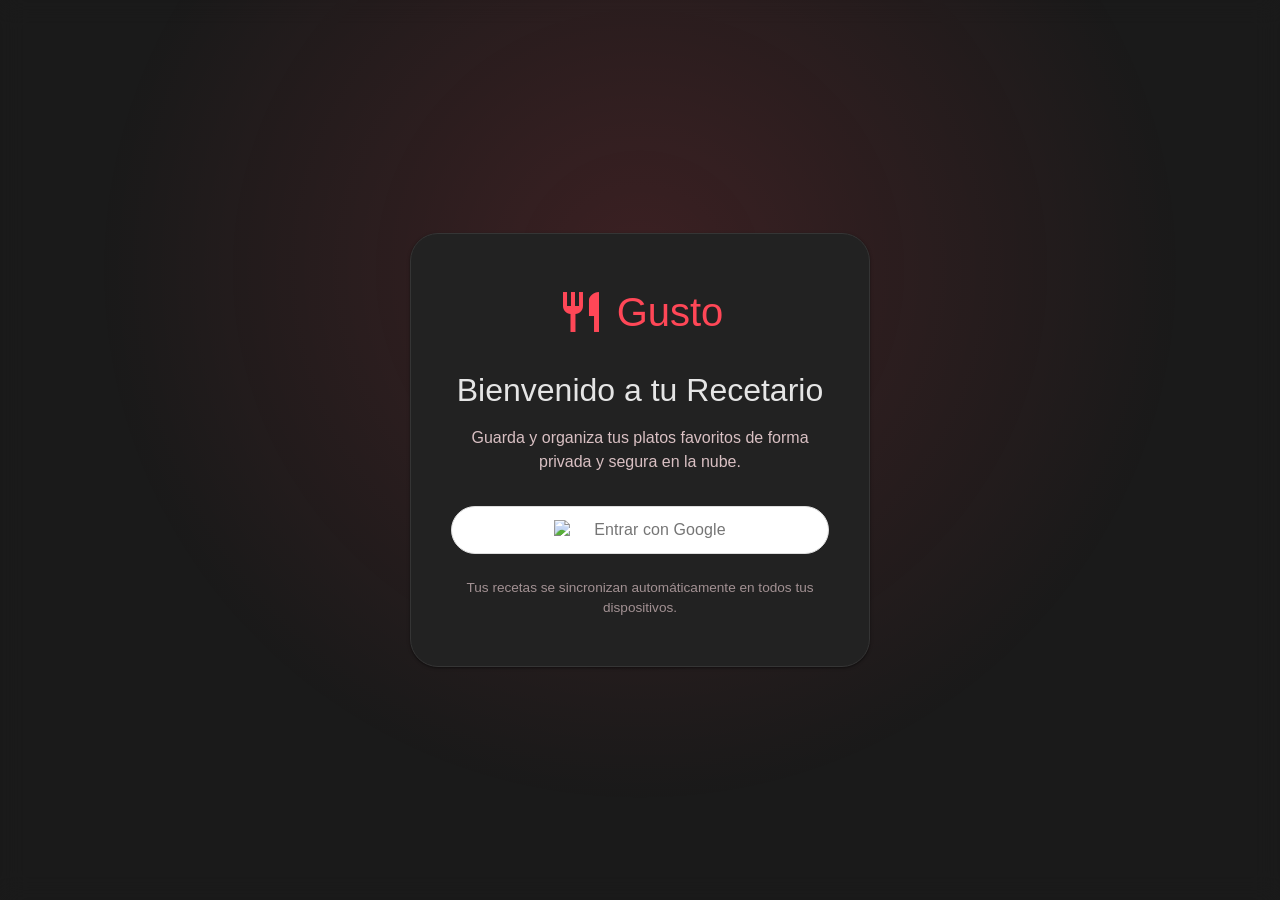
==== commit d12d351a: "0.5.2 prueba de sincronizacion de planer" ====
--- a/app.html
+++ b/app.html
@@ -3,7 +3,7 @@
 
 <head>
     <meta charset="UTF-8">
-    <meta name="viewport" content="width=device-width, initial-scale=1.0">
+    <meta name="viewport" content="width=device-width, initial-scale=1.0, viewport-fit=cover">
     <title>Gusto - Mi Recetario</title>
     <meta name="description" content="Guarda, busca y organiza tus recetas favoritas con Gusto. Tu cocina, tus reglas.">
     <!-- Google Fonts -->
@@ -24,19 +24,25 @@
 <body class="dark-theme m3-app">
     <!-- Login Screen Overlay -->
     <div id="login-screen" class="auth-overlay">
-        <div class="auth-card glass">
+        <div class="auth-card glass" id="auth-card">
             <div class="auth-logo">
                 <span class="material-icons">restaurant</span>
                  <span>Gusto</span>
             </div>
-            <h1>Bienvenido a tu Recetario</h1>
-            <p>Guarda y organiza tus platos favoritos de forma privada y segura en la nube.</p>
-                <button id="main-login-btn" class="btn-primary">
-                 <span class="material-icons">login</span>
-                 <span>Entrar con Google</span>
-             </button>
-            <div class="auth-footer">
-                Tus recetas se sincronizan automáticamente en todos tus dispositivos.
+            <div id="loading-auth" style="display: none;">
+                <div class="loading-spinner"></div>
+                <p style="margin-top: 1rem; color: var(--m3-on-surface-variant);">Verificando sesión...</p>
+            </div>
+            <div id="login-form">
+                <h1>Bienvenido a tu Recetario</h1>
+                <p>Guarda y organiza tus platos favoritos de forma privada y segura en la nube.</p>
+                    <button id="main-login-btn" class="google-login-btn">
+                     <img src="https://www.gstatic.com/firebasejs/ui/2.0.0/images/auth/google.svg" alt="Google" style="width: 20px; height: 20px; margin-right: 8px;">
+                     <span>Entrar con Google</span>
+                  </button>
+                <div class="auth-footer">
+                    Tus recetas se sincronizan automáticamente en todos tus dispositivos.
+                </div>
             </div>
         </div>
     </div>
@@ -54,6 +60,9 @@
                     <div class="nav-item" data-view="favorites">Favoritas</div>
                     <div class="nav-item" data-view="planner">Planificador</div>
                     <div class="nav-item" data-view="shopping">Compras</div>
+                    <a href="community.html" class="nav-link-community" style="margin-left: 1rem; color: var(--primary); text-decoration: none; font-weight: 600; display: flex; align-items: center; gap: 4px;">
+                        <span class="material-icons" style="font-size: 18px;">explore</span> Comunidad
+                    </a>
                     <div class="nav-sep"></div>
                     <div class="custom-dropdown" id="tag-dropdown-desktop">
                         <div class="dropdown-trigger">
@@ -84,11 +93,11 @@
                                 <div class="avatar" id="user-avatar">U</div>
                                 <div class="avatar-dropdown glass">
                                     <div class="dropdown-header">Mi Cuenta</div>
+                                    <a href="community.html" style="text-decoration: none; color: inherit;">
+                                        <button style="width: 100%; text-align: left;"><span class="material-icons">explore</span> Explorar Comunidad</button>
+                                    </a>
                                     <button class="manage-tags-btn"><span class="material-icons">sell</span>
                                          Gestionar Tags</button>
-                                    <button class="import-json-btn-menu"><span class="material-icons">code</span> Importar JSON</button>
-                                    <button class="export-json-btn-menu"><span class="material-icons">download</span>
-                                         Exportar JSON</button>
                                     <div class="dropdown-divider"></div>
                                     <button class="logout-btn"><span class="material-icons">logout</span> Cerrar
                                          Sesión</button>
@@ -146,12 +155,11 @@
                     <div class="avatar" id="user-avatar-mobile">U</div>
                     <div class="avatar-dropdown glass">
                         <div class="dropdown-header">Mi Cuenta</div>
+                        <a href="community.html" style="text-decoration: none; color: inherit;">
+                            <button style="width: 100%; text-align: left;"><span class="material-icons">explore</span> Explorar Comunidad</button>
+                        </a>
                         <button class="manage-tags-btn"><span class="material-icons">sell</span> Gestionar
                              Tags</button>
-                        <button class="import-json-btn-menu"><span class="material-icons">code</span> Importar
-                             JSON</button>
-                        <button class="export-json-btn-menu"><span class="material-icons">download</span> Exportar
-                             JSON</button>
                         <div class="dropdown-divider"></div>
                         <button class="logout-btn"><span class="material-icons">logout</span> Cerrar Sesión</button>
                     </div>
@@ -166,6 +174,10 @@
                 <div class="header-info">
                     <h1>Planificador Semanal</h1>
                     <p>Organiza tus comidas de la semana</p>
+                </div>
+                <div class="planner-view-toggle">
+                    <button class="planner-toggle-btn active" data-mode="meals" onclick="setPlannerView('meals')">Por comidas</button>
+                    <button class="planner-toggle-btn" data-mode="day" onclick="setPlannerView('day')">Por día</button>
                 </div>
                 <div class="planner-grid" id="planner-grid">
                     <!-- Days of week will be injected here -->
@@ -409,8 +421,8 @@
         </div>
     </div>
 
-    <script src="main.js"></script>
-    <script src="app.js"></script>
+    <script src="main.js?v=2"></script>
+    <script src="app.js?v=2"></script>
 </body>
 
 </html>
--- a/style.css
+++ b/style.css
@@ -37,7 +37,9 @@
     background-color: var(--bg-dark);
     color: var(--text-main);
     overflow-x: hidden;
+    overflow-y: auto;
     line-height: 1.5;
+    max-width: 100vw;
 }
 
 ::-webkit-scrollbar {
@@ -57,7 +59,7 @@
 #app {
     display: flex;
     flex-direction: column;
-    min-height: 100vh;
+    min-height: 100dvh;
     opacity: 0;
     transition: opacity 0.5s ease;
 }
@@ -155,13 +157,14 @@
     align-items: center;
     padding: 0 1.2rem;
     gap: 0.75rem;
-    width: 240px;
+    width: 100%;
+    max-width: 240px;
     height: 42px;
     transition: var(--transition-med);
 }
 
 .search-container:focus-within {
-    width: 320px;
+    max-width: 320px;
     border-color: var(--primary);
     box-shadow: 0 0 0 4px rgba(255, 71, 87, 0.1);
 }
@@ -514,18 +517,16 @@
 .mobile-bottom-nav {
     display: none;
     position: fixed;
-    bottom: 0;
-    left: 0;
-    right: 0;
+    bottom:0;
+    left:0;
+    width:100vw;
     height: 65px;
-    background: rgba(15, 23, 42, 0.9);
-    backdrop-filter: blur(25px);
-    border-top: 1px solid rgba(255, 255, 255, 0.08);
-    z-index: 1000;
+    background: #0f172a;
+    border-top: 1px solid #333;
+    z-index: 99999;
     justify-content: space-around;
     align-items: center;
-    padding: 0 0.5rem;
-    box-shadow: 0 -10px 40px rgba(0, 0, 0, 0.4);
+    box-sizing: border-box;
 }
 
 .floating-add-btn {
@@ -539,7 +540,7 @@
     justify-content: center;
     font-size: 1.8rem;
     position: fixed;
-    bottom: 35px;
+    bottom: 30px;
     left: 50%;
     transform: translateX(-50%);
     box-shadow: 0 8px 25px rgba(255, 71, 87, 0.5);
@@ -555,17 +556,37 @@
 
 .mobile-top-bar {
     display: none;
-    position: sticky;
-    top: 0;
-    left: 0;
-    right: 0;
-    padding: 1rem 1.5rem;
-    background: rgba(15, 23, 42, 0.8);
+    position: fixed;
+    top:0;
+    left:0;
+    width:100%;
+    height: 60px;
+    background: rgba(15, 23, 42, 0.95);
     backdrop-filter: blur(20px);
-    z-index: 1000;
-    gap: 1rem;
-    align-items: center;
+    -webkit-backdrop-filter: blur(20px);
     border-bottom: 1px solid var(--border-color);
+    z-index: 1001;
+    align-items: center;
+    justify-content: flex-start;
+    gap:0.5rem;
+    padding: 0 0.75rem;
+    box-sizing: border-box;
+    overflow: visible;
+}
+
+.mobile-top-bar .mobile-logo-link {
+    flex-shrink:0;
+}
+
+.mobile-top-bar .search-container {
+    flex:1;
+    min-width:0;
+    max-width: none;
+}
+
+.mobile-top-bar .user-profile {
+    flex-shrink:0;
+    margin-left: auto;
 }
 
 /* Main Content */
@@ -663,8 +684,15 @@
 /* Recipe Grid */
 .recipe-grid {
     display: grid;
-    grid-template-columns: repeat(auto-fill, minmax(320px, 1fr));
+    grid-template-columns: repeat(auto-fill, minmax(280px, 1fr));
     gap: 2.5rem;
+}
+
+@media (max-width: 360px) {
+    .recipe-grid {
+        grid-template-columns: 1fr;
+        gap: 1.5rem;
+    }
 }
 
 .recipe-card {
@@ -820,7 +848,7 @@
     border: 1px solid var(--border-color);
     box-shadow: 0 30px 60px rgba(0, 0, 0, 0.6);
     overflow-y: auto;
-    max-height: calc(100vh - 6rem);
+    max-height: calc(100dvh - 6rem);
     animation: modalSlideUp 0.4s cubic-bezier(0.16, 1, 0.3, 1);
 }
 
@@ -1056,6 +1084,58 @@
     background: var(--primary-light);
 }
 
+.planner-view-toggle {
+    display: flex;
+    gap: 0.5rem;
+    margin-bottom: 1.5rem;
+    justify-content: center;
+}
+
+.planner-toggle-btn {
+    padding: 0.5rem 1.25rem;
+    border: 1px solid var(--border-color);
+    background: transparent;
+    color: var(--text-muted);
+    border-radius: var(--radius-md);
+    cursor: pointer;
+    font-size: 0.85rem;
+    font-weight: 500;
+    transition: 0.2s;
+}
+
+.planner-toggle-btn:hover {
+    border-color: var(--primary);
+    color: var(--primary);
+}
+
+.planner-toggle-btn.active {
+    background: var(--primary);
+    color: white;
+    border-color: var(--primary);
+}
+
+.planner-meal-section {
+    margin-bottom: 1rem;
+    padding-left: 0.5rem;
+    border-left: 3px solid var(--border-color);
+}
+
+.planner-meal-title {
+    font-size: 0.85rem;
+    font-weight: 600;
+    text-transform: uppercase;
+    letter-spacing: 0.5px;
+    color: var(--text-muted);
+    margin-bottom: 0.5rem;
+}
+
+.planner-empty-meal {
+    font-size: 0.8rem;
+    color: var(--text-muted);
+    font-style: italic;
+    margin: 0.3rem 0;
+}
+
 .planner-list {
     display: flex;
     flex-direction: column;
@@ -1541,6 +1621,21 @@
     text-align: center;
 }
 
+.loading-spinner {
+    width: 40px;
+    height: 40px;
+    border: 4px solid var(--border-color);
+    border-top: 4px solid var(--primary);
+    border-radius: 50%;
+    animation: spin 1s linear infinite;
+    margin: 0 auto;
+}
+
+@keyframes spin {
+    0% { transform: rotate(0deg); }
+    100% { transform: rotate(360deg); }
+}
+
 .auth-logo {
     font-size: 3rem;
     color: var(--primary);
@@ -1598,7 +1693,7 @@
 .mobile-bottom-nav,
 .mobile-top-bar,
 .floating-add-btn {
-    display: none !important;
+    display: none;
 }
 
 /* Desktop Utilities */
@@ -1620,7 +1715,7 @@
     }
 
     .content {
-        padding: 1.5rem 1rem 8rem;
+        padding: 1.5rem 1rem 90px;
     }
 
     .header-info h1 {
@@ -1729,6 +1824,55 @@
     .main-header {
         display: none !important;
     }
+
+    .mobile-top-bar {
+        display: flex !important;
+        position: fixed;
+        top:0;
+        left:0;
+        right:0;
+        height: 60px;
+        background: rgba(15, 23, 42, 0.95);
+        backdrop-filter: blur(20px);
+        -webkit-backdrop-filter: blur(20px);
+        border-bottom: 1px solid var(--border-color);
+        padding: 0 1rem;
+        align-items: center;
+        justify-content: flex-start;
+        gap: 0.75rem;
+        z-index: 1001;
+    }
+
+    .mobile-bottom-nav {
+        display: flex !important;
+    }
+
+    .floating-add-btn {
+        display: flex !important;
+    }
+
+    .mobile-top-bar.show-mobile {
+        display: flex !important;
+        position: fixed;
+        top:0;
+        left:0;
+        right:0;
+        height: 60px;
+        background: rgba(15, 23, 42, 0.95);
+        backdrop-filter: blur(20px);
+        -webkit-backdrop-filter: blur(20px);
+        border-bottom: 1px solid var(--border-color);
+        padding: 0 1rem;
+        align-items: center;
+        justify-content: space-between;
+        gap: 0.75rem;
+        z-index: 1001;
+    }
+
+    .content {
+        padding-top: 70px;
+    }
+/* fixed media query closure */
 
     .mobile-top-bar {
         display: flex !important;
@@ -1770,6 +1914,11 @@
         margin-left: auto;
     }
 
+    .mobile-top-bar .custom-dropdown .dropdown-options {
+        right: 0;
+        left: auto;
+    }
+
     .mobile-top-bar .user-profile {
         margin-left: 0.5rem;
     }
@@ -1809,6 +1958,37 @@
     .recipe-grid {
         grid-template-columns: 1fr;
     }
+
+    .detail-header-info h1 {
+        font-size: 2rem;
+    }
+
+    .cook-header-left h1,
+    .cook-title-area h1 {
+        font-size: 1.8rem;
+    }
+
+    .hero-content h1 {
+        font-size: 1.8rem;
+    }
+}
+
+@media (max-width: 360px) {
+    .header-info h1 {
+        font-size: 1.5rem;
+    }
+
+    .content {
+        padding: 1rem 0.75rem 7rem;
+    }
+
+    .search-container {
+        max-width: 100%;
+    }
+
+    .recipe-grid {
+        gap: 1.25rem;
+    }
 }
 
 /* Animations */
@@ -1829,256 +2009,305 @@
 }
 
 /* Landing Page Styles */
+/* --- New Landing Page Styles (Premium) --- */
+.m3-landing {
+    scroll-behavior: smooth;
+    overflow-x: hidden;
+}
+
 .landing-hero {
-    min-height: 25vh;
-    background: linear-gradient(135deg, var(--bg-dark) 0%, #1a1a2e 50%, var(--primary-light) 100%);
+    min-height: 85vh;
+    background: radial-gradient(circle at 70% 30%, rgba(255, 71, 87, 0.1) 0%, transparent 50%),
+                radial-gradient(circle at 10% 80%, rgba(56, 189, 248, 0.05) 0%, transparent 40%),
+                var(--bg-dark);
     display: flex;
     flex-direction: column;
     position: relative;
     overflow: hidden;
-}
-
-.landing-hero::before {
-    content: '';
+    padding-top: 80px;
+}
+
+.hero-blob {
     position: absolute;
-    top: 0;
-    left: 0;
-    right: 0;
-    bottom: 0;
-    background: radial-gradient(circle at 80% 20%, var(--primary-light) 0%, transparent 50%);
-    pointer-events: none;
-}
-
-.landing-nav {
-    position: sticky;
-    top: 0;
-    z-index: 100;
-    display: flex;
-    justify-content: space-between;
-    align-items: center;
-    padding: 1rem 2rem;
-    backdrop-filter: blur(10px);
-    -webkit-backdrop-filter: blur(10px);
-}
-
-.landing-nav .logo {
-    display: flex;
-    align-items: center;
-    gap: 0.5rem;
-    font-size: 1.5rem;
-    font-weight: 800;
-    color: var(--text-main);
-    text-decoration: none;
-    cursor: pointer;
-    transition: opacity 0.2s;
-}
-
-.landing-nav .logo:hover {
-    opacity: 0.8;
+    top: -10%;
+    right: -5%;
+    width: 40vw;
+    height: 40vw;
+    background: linear-gradient(135deg, var(--primary) 0%, #ff6b81 100%);
+    filter: blur(120px);
+    opacity: 0.15;
+    z-index: 0;
+    border-radius: 50%;
+    animation: pulseBlob 10s infinite alternate;
+}
+
+@keyframes pulseBlob {
+    from { transform: scale(1) translate(0, 0); }
+    to { transform: scale(1.2) translate(-50px, 50px); }
 }
 
 .hero-content {
-    flex: 1;
-    display: flex;
-    flex-direction: column;
-    justify-content: center;
-    align-items: center;
+    position: relative;
+    z-index: 1;
+    max-width: 1000px;
+    margin: 0 auto;
     text-align: center;
-    padding: 2rem 2rem 3rem;
-    max-width: 800px;
-    margin: 0 auto;
-}
-
-.hero-content h1 {
-    font-size: 3rem;
-    font-weight: 800;
-    margin-bottom: 0.75rem;
-    background: linear-gradient(135deg, var(--text-main) 0%, var(--primary) 100%);
+    padding: 4rem 1.5rem;
+}
+
+.badge {
+    display: inline-block;
+    padding: 0.5rem 1.25rem;
+    background: rgba(255, 255, 255, 0.05);
+    border: 1px solid rgba(255, 255, 255, 0.1);
+    border-radius: 100px;
+    font-size: 0.85rem;
+    font-weight: 600;
+    color: var(--primary);
+    margin-bottom: 2rem;
+    text-transform: uppercase;
+    letter-spacing: 1px;
+}
+
+.text-gradient {
+    background: linear-gradient(135deg, #fff 0%, var(--primary) 100%);
     -webkit-background-clip: text;
     -webkit-text-fill-color: transparent;
     background-clip: text;
 }
 
-.hero-content p {
-    font-size: 1.3rem;
+.hero-subtitle {
+    font-size: clamp(1.1rem, 3vw, 1.4rem);
     color: var(--text-muted);
-    margin-bottom: 2rem;
-}
-
-.btn-lg {
-    padding: 1rem 2rem;
-    font-size: 1.2rem;
-    gap: 0.5rem;
-}
-
-/* Public Recipes Section */
-.public-recipes-section {
-    padding: 2rem 2rem 4rem;
+    max-width: 600px;
+    margin: 0 auto 3rem;
+    line-height: 1.6;
+}
+
+.hero-btns {
+    display: flex;
+    gap: 1.5rem;
+    justify-content: center;
+    flex-wrap: wrap;
+}
+
+/* Community Section Modern */
+.community-section {
+    padding: 6rem 0;
+    position: relative;
+}
+
+.container {
     max-width: 1200px;
     margin: 0 auto;
-}
-
-.section-header {
+    padding: 0 1.5rem;
+}
+
+.section-header-modern {
+    display: flex;
+    justify-content: space-between;
+    align-items: flex-end;
+    margin-bottom: 3.5rem;
+    gap: 2rem;
+    flex-wrap: wrap;
+}
+
+.section-tag {
+    color: var(--primary);
+    font-weight: 700;
+    text-transform: uppercase;
+    font-size: 0.85rem;
+    letter-spacing: 2px;
+    margin-bottom: 0.5rem;
+    display: block;
+}
+
+.section-header-modern h2 {
+    font-size: 2.8rem;
+    font-weight: 800;
+}
+
+.search-wrapper {
+    flex: 1;
+    max-width: 450px;
+    display: flex;
+    align-items: center;
+    gap: 1rem;
+    padding: 0.75rem 1.5rem;
+    border-radius: 100px;
+    border: 1px solid var(--border-color);
+}
+
+.search-wrapper input {
+    background: transparent;
+    border: none;
+    color: white;
+    width: 100%;
+    font-size: 1rem;
+    outline: none;
+}
+
+/* Features Section */
+.features-section {
+    padding: 8rem 0;
+    background: rgba(255, 255, 255, 0.01);
+}
+
+.features-grid {
+    display: grid;
+    grid-template-columns: repeat(auto-fit, minmax(260px, 1fr));
+    gap: 2rem;
+}
+
+.feature-card {
+    padding: 3rem 2rem;
+    border-radius: 24px;
+    transition: 0.4s cubic-bezier(0.16, 1, 0.3, 1);
+    border: 1px solid rgba(255, 255, 255, 0.05);
+}
+
+.feature-card:hover {
+    transform: translateY(-12px);
+    background: rgba(255, 255, 255, 0.05);
+    border-color: rgba(255, 255, 255, 0.1);
+}
+
+.feature-icon-box {
+    width: 60px;
+    height: 60px;
+    border-radius: 16px;
+    display: flex;
+    align-items: center;
+    justify-content: center;
+    margin-bottom: 2rem;
+    font-size: 1.8rem;
+}
+
+.feature-icon-box.blue { background: rgba(56, 189, 248, 0.1); color: #38bdf8; }
+.feature-icon-box.orange { background: rgba(251, 146, 60, 0.1); color: #fb923c; }
+.feature-icon-box.green { background: rgba(16, 185, 129, 0.1); color: #10b981; }
+.feature-icon-box.red { background: rgba(255, 71, 87, 0.1); color: #ff4757; }
+
+.feature-card h3 {
+    font-size: 1.5rem;
+    margin-bottom: 1rem;
+    font-weight: 700;
+}
+
+.feature-card p {
+    color: var(--text-muted);
+    line-height: 1.6;
+}
+
+/* Final CTA */
+.final-cta {
+    padding: 8rem 1.5rem;
+}
+
+.cta-card {
+    max-width: 1000px;
+    margin: 0 auto;
+    padding: 5rem 2rem;
+    border-radius: 40px;
     text-align: center;
+    background: linear-gradient(135deg, rgba(255, 71, 87, 0.1) 0%, transparent 100%);
+    border: 1px solid rgba(255, 255, 255, 0.1);
+}
+
+.cta-card h2 {
+    font-size: 3rem;
     margin-bottom: 1.5rem;
 }
 
-.section-header h2 {
-    font-size: 2.5rem;
+.cta-card p {
+    font-size: 1.2rem;
+    color: var(--text-muted);
+    margin-bottom: 3rem;
+}
+
+/* Footer */
+.main-footer {
+    padding: 6rem 0 3rem;
+    border-top: 1px solid var(--border-color);
+}
+
+.footer-content {
+    display: flex;
+    justify-content: space-between;
+    align-items: center;
+    margin-bottom: 4rem;
+    flex-wrap: wrap;
+    gap: 3rem;
+}
+
+.footer-brand .logo {
+    font-size: 2rem;
     font-weight: 800;
-    color: var(--text-main);
-    margin-bottom: 0.5rem;
-}
-
-.section-header p {
-    font-size: 1.1rem;
+    color: white;
+    margin-bottom: 1rem;
+    display: block;
+}
+
+.footer-links {
+    display: flex;
+    gap: 2.5rem;
+}
+
+.footer-links a {
     color: var(--text-muted);
-}
-
-.public-search-bar {
-    display: flex;
-    align-items: center;
-    padding: 1rem;
-    border-radius: var(--radius-lg);
-    backdrop-filter: blur(10px);
-    -webkit-backdrop-filter: blur(10px);
-    margin-bottom: 2rem;
-    position: sticky;
-    top: 70px;
-    z-index: 50;
-}
-
-.public-search-bar .search-container {
+    text-decoration: none;
+    transition: 0.2s;
+}
+
+.footer-links a:hover { color: white; }
+
+.footer-bottom {
+    text-align: center;
+    padding-top: 3rem;
+    border-top: 1px solid rgba(255, 255, 255, 0.05);
+    color: rgba(255, 255, 255, 0.3);
+    font-size: 0.9rem;
+}
+
+/* Skeleton Loading */
+.loading-skeleton {
+    display: grid;
+    grid-template-columns: repeat(auto-fill, minmax(280px, 1fr));
+    gap: 2.5rem;
     width: 100%;
-    display: flex;
-    align-items: center;
-    gap: 0.5rem;
-    background: rgba(255,255,255,0.05);
-    padding: 0.8rem 1.2rem;
-    border-radius: var(--radius-md);
-    border: 1px solid var(--border-color);
-}
-
-/* Author Badge */
-.author-badge {
-    position: absolute;
-    bottom: 1rem;
-    left: 1rem;
-    display: flex;
-    align-items: center;
-    gap: 0.3rem;
-    background: rgba(0,0,0,0.7);
-    padding: 0.3rem 0.6rem;
-    border-radius: 20px;
-    font-size: 0.75rem;
-    color: var(--text-main);
-}
-
-.public-badge {
-    position: absolute;
-    top: 0.75rem;
-    right: 3.5rem;
-    display: flex;
-    align-items: center;
-    justify-content: center;
-    background: rgba(0,0,0,0.6);
-    color: var(--accent-green);
-    width: 28px;
-    height: 28px;
-    border-radius: 50%;
-    font-size: 1rem;
-}
-
-.author-info {
-    display: flex;
-    align-items: center;
-    gap: 0.5rem;
-    color: var(--text-muted);
-    font-size: 0.9rem;
-    margin-bottom: 0.5rem;
-}
-
-/* Add Recipe Button (Public Cards) */
-.btn-add-recipe {
-    display: flex;
-    align-items: center;
-    justify-content: center;
-    gap: 0.3rem;
-    width: 100%;
-    padding: 0.6rem;
-    margin-top: 0.8rem;
-    background: var(--primary);
-    color: white;
-    border: none;
-    border-radius: 10px;
-    font-size: 0.9rem;
-    font-weight: 600;
-    cursor: pointer;
-    transition: all 0.3s;
-}
-
-.btn-add-recipe:hover {
-    background: var(--primary-hover);
-    transform: translateY(-2px);
-}
-
-.btn-add-recipe ion-icon {
-    font-size: 1.1rem;
-}
-
-.btn-add-recipe.owned {
-    background: rgba(16, 185, 129, 0.15);
-    color: var(--accent-green);
-    border: 1px solid rgba(16, 185, 129, 0.3);
-    cursor: default;
-}
-
-.btn-add-recipe.owned:hover {
-    transform: none;
-    background: rgba(16, 185, 129, 0.15);
-}
-
-.detail-owned-badge {
-    display: inline-flex;
-    align-items: center;
-    gap: 0.5rem;
-    padding: 0.8rem 1.5rem;
-    background: rgba(16, 185, 129, 0.15);
-    color: var(--accent-green);
-    border: 1px solid rgba(16, 185, 129, 0.3);
-    border-radius: 12px;
-    font-size: 1rem;
-    font-weight: 600;
-}
-
-/* Detail Footer Add Button */
-.btn-add-to-recipes {
-    display: inline-flex;
-    align-items: center;
-    gap: 0.5rem;
-    padding: 0.8rem 1.5rem;
-    background: var(--primary);
-    color: white;
-    border: none;
-    border-radius: 12px;
-    font-size: 1rem;
-    font-weight: 600;
-    text-decoration: none;
-    cursor: pointer;
-    transition: all 0.3s;
-}
-
-.btn-add-to-recipes:hover {
-    background: var(--primary-hover);
-    transform: translateY(-2px);
-}
-
-/* Landing Footer */
-.landing-footer {
-    padding: 2rem;
-    text-align: center;
-    color: var(--text-muted);
-    border-top: 1px solid var(--border-color);
+}
+
+.skeleton-card {
+    height: 380px;
+    background: rgba(255, 255, 255, 0.03);
+    border-radius: 24px;
+    animation: skeletonPulse 1.5s infinite;
+}
+
+@keyframes skeletonPulse {
+    0% { opacity: 0.5; }
+    50% { opacity: 1; }
+    100% { opacity: 0.5; }
+}
+
+@media (max-width: 768px) {
+    .section-header-modern {
+        flex-direction: column;
+        align-items: flex-start;
+        text-align: left;
+    }
+    
+    .section-header-modern h2 {
+        font-size: 2rem;
+    }
+    
+    .cta-card h2 {
+        font-size: 2rem;
+    }
+    
+    .hero-btns {
+        flex-direction: column;
+    }
 }
 
 /* Responsive */
@@ -2092,7 +2321,7 @@
     }
 
     .landing-hero {
-        min-height: 35vh;
+        
     }
 
     .public-search-bar {
@@ -2101,6 +2330,32 @@
 
      .landing-nav {
          padding: 1rem;
+     }
+
+     .detail-header-info h1 {
+         font-size: 2.5rem;
+     }
+
+     .cook-header-left h1,
+     .cook-title-area h1 {
+         font-size: 2.2rem;
+     }
+
+     .showcase-container {
+         flex-direction: column;
+         gap: 2rem;
+     }
+
+     .showcase-container.reverse {
+         flex-direction: column;
+     }
+
+     .showcase-text h2 {
+         font-size: 2rem;
+     }
+
+     .image-placeholder {
+         height: 300px;
      }
  }
 
@@ -2289,6 +2544,56 @@
     text-decoration: none;
 }
 
+.m3-landing .google-login-btn {
+    display: inline-flex;
+    align-items: center;
+    gap: 0.5rem;
+    padding: 0.75rem 2rem;
+    height: 40px;
+    background: white !important;
+    color: #757575 !important;
+    border: 1px solid #ddd !important;
+    border-radius: var(--m3-shape-full);
+    font: var(--m3-label-large);
+    font-weight: 500;
+    letter-spacing: 0.1px;
+    cursor: pointer;
+    transition: box-shadow var(--m3-duration-short) var(--m3-motion-standard),
+                background var(--m3-duration-short) var(--m3-motion-standard);
+    box-shadow: var(--m3-elevation-0);
+    text-decoration: none;
+}
+
+.m3-landing .google-login-btn:hover {
+    background: #f5f5f5 !important;
+    box-shadow: var(--m3-elevation-1);
+}
+
+.m3-app .google-login-btn {
+    display: inline-flex;
+    align-items: center;
+    gap: 0.5rem;
+    padding: 0.75rem 2rem;
+    height: 40px;
+    background: white !important;
+    color: #757575 !important;
+    border: 1px solid #ddd !important;
+    border-radius: var(--m3-shape-full);
+    font: var(--m3-label-large);
+    font-weight: 500;
+    letter-spacing: 0.1px;
+    cursor: pointer;
+    transition: box-shadow var(--m3-duration-short) var(--m3-motion-standard),
+                background var(--m3-duration-short) var(--m3-motion-standard);
+    box-shadow: var(--m3-elevation-0);
+    text-decoration: none;
+}
+
+.m3-app .google-login-btn:hover {
+    background: #f5f5f5 !important;
+    box-shadow: var(--m3-elevation-1);
+}
+
 .m3-landing .btn-primary:hover,
 .m3-landing .btn-lg:hover {
     box-shadow: var(--m3-elevation-1);
@@ -2558,7 +2863,7 @@
     top: 0;
     left: 0;
     width: 100%;
-    height: 100%;
+    height: 100dvh;
     background: rgba(0, 0, 0, 0.5);
     backdrop-filter: blur(8px);
     -webkit-backdrop-filter: blur(8px);
@@ -2872,7 +3177,24 @@
         width: 100%;
         max-width: 100%;
         border-radius: 0;
-        max-height: 100vh;
+        max-height: 100dvh;
+    }
+
+    .m3-landing .showcase-container {
+        flex-direction: column;
+        gap: 2rem;
+    }
+
+    .m3-landing .showcase-container.reverse {
+        flex-direction: column;
+    }
+
+    .m3-landing .showcase-text h2 {
+        font-size: 2rem;
+    }
+
+    .m3-landing .image-placeholder {
+        height: 300px;
     }
 }
 
@@ -2883,6 +3205,36 @@
 
     .m3-landing .recipe-grid {
         grid-template-columns: 1fr;
+    }
+
+    .m3-landing .showcase-text h2 {
+        font-size: 1.75rem;
+    }
+
+    .m3-landing .detail-header-info h1 {
+        font-size: 1.8rem;
+    }
+}
+
+@media (max-width: 360px) {
+    .m3-landing .hero-content h1 {
+        font-size: 1.6rem;
+    }
+
+    .m3-landing .hero-content p {
+        font-size: 0.9rem;
+    }
+
+    .m3-landing .showcase-text h2 {
+        font-size: 1.5rem;
+    }
+
+    .m3-landing .content {
+        padding: 1rem 0.75rem calc(7rem + env(safe-area-inset-bottom, 0px));
+    }
+
+    .m3-landing .detail-header-info h1 {
+        font-size: 1.5rem;
     }
 }
 
@@ -3329,7 +3681,8 @@
 .m3-app .dropdown-options {
     position: absolute;
     top: calc(100% + 8px);
-    left: 0;
+    right: 0;
+    left: auto;
     background: var(--m3-surface-container);
     border: 1px solid var(--m3-surface-container-highest);
     border-radius: var(--m3-shape-medium);
@@ -3400,8 +3753,15 @@
 /* --- M3 Recipe Grid --- */
 .m3-app .recipe-grid {
     display: grid;
-    grid-template-columns: repeat(auto-fill, minmax(300px, 1fr));
+    grid-template-columns: repeat(auto-fill, minmax(280px, 1fr));
     gap: 2rem;
+}
+
+@media (max-width: 360px) {
+    .m3-app .recipe-grid {
+        grid-template-columns: 1fr;
+        gap: 1.5rem;
+    }
 }
 
 /* --- M3 Recipe Card --- */
@@ -4252,6 +4612,60 @@
 
 .m3-app .planner-slot .material-icons {
     font-size: 1.25rem;
+}
+
+.m3-app .planner-view-toggle {
+    display: flex;
+    gap: 0.5rem;
+    margin-bottom: 1.5rem;
+    justify-content: center;
+}
+
+.m3-app .planner-toggle-btn {
+    padding: 0.5rem 1.25rem;
+    border: 1px solid var(--m3-outline-variant);
+    background: transparent;
+    color: var(--m3-on-surface-variant);
+    border-radius: var(--m3-shape-full);
+    cursor: pointer;
+    font-size: 0.8125rem;
+    font-weight: 500;
+    transition: all var(--m3-duration-short) var(--m3-motion-standard);
+}
+
+.m3-app .planner-toggle-btn:hover {
+    border-color: var(--m3-primary);
+    color: var(--m3-primary);
+    background: rgba(var(--m3-primary-rgb), 0.08);
+}
+
+.m3-app .planner-toggle-btn.active {
+    background: var(--m3-primary);
+    color: var(--m3-on-primary);
+    border-color: var(--m3-primary);
+}
+
+.m3-app .planner-meal-section {
+    margin-bottom: 1rem;
+    padding-left: 0.5rem;
+    border-left: 3px solid var(--m3-outline-variant);
+}
+
+.m3-app .planner-meal-title {
+    font-size: 0.75rem;
+    font-weight: 600;
+    text-transform: uppercase;
+    letter-spacing: 0.5px;
+    color: var(--m3-on-surface-variant);
+    margin-bottom: 0.5rem;
+}
+
+.m3-app .planner-empty-meal {
+    font-size: 0.8rem;
+    color: var(--m3-on-surface-variant);
+    font-style: italic;
+    margin: 0.3rem 0;
+    padding: 0.25rem 0;
 }
 
 /* --- M3 Planner Modal --- */
@@ -4646,17 +5060,16 @@
 .m3-app .mobile-bottom-nav {
     display: none;
     position: fixed;
-    bottom: 0;
-    left: 0;
-    right: 0;
+    bottom:0;
+    left:0;
+    width:100vw;
     height: 65px;
-    background: var(--m3-surface-container);
-    border-top: 1px solid var(--m3-surface-container-highest);
-    z-index: 1000;
+    background: #222222;
+    border-top: 1px solid rgba(255, 255, 255, 0.1);
+    z-index: 99999;
     justify-content: space-around;
     align-items: center;
-    padding: 0 0.5rem;
-    box-shadow: var(--m3-elevation-3);
+    box-sizing: border-box;
 }
 
 .m3-app .mobile-bottom-nav .nav-item {
@@ -4692,15 +5105,16 @@
     display: none;
     align-items: center;
     justify-content: center;
-    font-size: 1.5rem;
+    font-size: 1.8rem;
     position: fixed;
-    bottom: 35px;
+    bottom: 30px;
     left: 50%;
     transform: translateX(-50%);
     box-shadow: var(--m3-elevation-3);
     border: 4px solid var(--m3-surface);
     cursor: pointer;
-    transition: transform var(--m3-duration-short) var(--m3-motion-standard);
+    transition: box-shadow var(--m3-duration-short) var(--m3-motion-standard),
+                transform var(--m3-duration-short) var(--m3-motion-standard);
     z-index: 1001;
 }
 
@@ -4758,7 +5172,7 @@
     }
 
     .m3-app .content {
-        padding: 1.5rem 1rem 8rem;
+        padding: 1.5rem 1rem 90px;
     }
 
     .m3-app .header-info h1 {
@@ -4794,7 +5208,7 @@
         width: 100%;
         max-width: 100%;
         border-radius: 0;
-        max-height: 100vh;
+        max-height: 100dvh;
     }
 
     .m3-app .detail-footer {
@@ -4848,12 +5262,65 @@
         display: flex !important;
     }
 
+    .m3-landing .mobile-top-bar {
+        display: flex !important;
+    }
+
+    .m3-landing .mobile-bottom-nav {
+        display: flex !important;
+    }
+
+    .m3-landing .floating-add-btn {
+        display: flex !important;
+    }
+
+    .m3-app .mobile-top-bar.show-mobile {
+        display: flex !important;
+    }
+
+    .m3-app .mobile-bottom-nav.show-mobile {
+        display: flex !important;
+    }
+
+    .m3-app .floating-add-btn.show-mobile {
+        display: flex !important;
+    }
+
+    .m3-landing .mobile-top-bar.show-mobile {
+        display: flex !important;
+    }
+
+    .m3-landing .mobile-bottom-nav.show-mobile {
+        display: flex !important;
+    }
+
+    .m3-landing .floating-add-btn.show-mobile {
+        display: flex !important;
+    }
+
+    .m3-landing .mobile-top-bar.show-mobile {
+        display: flex !important;
+    }
+
+    .m3-app .floating-add-btn {
+        display: flex !important;
+    }
+
     .m3-app .random-card {
         height: 260px;
     }
 
     .m3-app .random-card-info h3 {
         font-size: 1.5rem;
+    }
+
+    .m3-app .detail-header-info h1 {
+        font-size: 2rem;
+    }
+
+    .m3-app .cook-header-left h1,
+    .m3-app .cook-title-area h1 {
+        font-size: 2rem;
     }
 }
 
@@ -4869,6 +5336,32 @@
     .m3-app .detail-hero {
         height: 250px;
         border-radius: 0;
+    }
+}
+
+@media (max-width: 360px) {
+    .m3-app .header-info h1 {
+        font-size: 1.5rem;
+    }
+
+    .m3-app .content {
+        padding: 1rem 0.75rem 7rem;
+    }
+
+    .m3-app .recipe-grid {
+        gap: 1.25rem;
+    }
+
+    .m3-app .mobile-top-bar {
+        padding: 0 0.75rem;
+    }
+
+    .m3-app .detail-hero {
+        height: 200px;
+    }
+
+    .m3-app .detail-header-info h1 {
+        font-size: 1.5rem;
     }
 }
 
@@ -5011,3 +5504,66 @@
 .m3-app .surface-container-highest {
     background: var(--m3-surface-container-highest);
 }
+
+/* --- Community Teaser Section --- */
+.community-teaser-section { padding: 6rem 0; }
+.teaser-card { display: grid; grid-template-columns: 1fr 1fr; gap: 4rem; padding: 4rem; border-radius: 40px; align-items: center; background: linear-gradient(135deg, rgba(255, 71, 87, 0.05) 0%, transparent 100%); border: 1px solid rgba(255, 255, 255, 0.1); }
+.teaser-content h2 { font-size: 3rem; margin-bottom: 1.5rem; }
+.teaser-stats { display: flex; gap: 3rem; margin: 2.5rem 0; }
+.stat-item { display: flex; flex-direction: column; }
+.stat-num { font-size: 2rem; font-weight: 800; color: var(--primary); }
+.stat-label { color: var(--text-muted); font-size: 0.9rem; text-transform: uppercase; letter-spacing: 1px; }
+.teaser-visual { position: relative; height: 300px; }
+.floating-recipes { display: flex; gap: 1.5rem; justify-content: center; align-items: center; height: 100%; }
+.mini-card { width: 80px; height: 80px; border-radius: 20px; display: flex; align-items: center; justify-content: center; font-size: 2rem; animation: float 4s ease-in-out infinite; }
+.mini-card:nth-child(2) { animation-delay: 1s; transform: translateY(-20px); }
+.mini-card:nth-child(3) { animation-delay: 2s; }
+@keyframes float { 0%, 100% { transform: translateY(0); } 50% { transform: translateY(-20px); } }
+@media (max-width: 992px) { .teaser-card { grid-template-columns: 1fr; text-align: center; padding: 3rem 2rem; } .teaser-stats { justify-content: center; } .teaser-visual { display: none; } }
+
+/* --- FIXES --- */
+.btn-add-recipe.owned { background: rgba(16, 185, 129, 0.15) !important; color: #10b981 !important; border: 1px solid rgba(16, 185, 129, 0.3) !important; cursor: default; }
+.btn-add-recipe.owned .material-icons { color: #10b981; }
+.landing-nav .logo { display: flex; align-items: center; gap: 0.8rem; font-weight: 800; }
+.landing-nav .logo .material-icons { font-size: 2rem; color: var(--primary); }
+.community-layout { display: flex; flex-direction: column; align-items: center; width: 100%; max-width: 1200px; margin: 0 auto; }
+.community-main-content { width: 100%; }
+@media (min-width: 1200px) { .community-layout { display: grid; grid-template-columns: 1fr 300px; gap: 2rem; max-width: 1400px; } }
+
+/* --- Showcase Sections --- */
+.section-showcase { padding: 8rem 0; }
+.alt-bg { background: rgba(255, 255, 255, 0.02); }
+.showcase-grid { display: grid; grid-template-columns: 1fr 1fr; gap: 4rem; align-items: center; }
+.showcase-grid.reverse { direction: rtl; }
+.showcase-grid.reverse .showcase-text { direction: ltr; }
+.showcase-grid.reverse .showcase-visual { direction: ltr; }
+.showcase-text h2 { font-size: 3rem; margin-bottom: 1.5rem; }
+.feature-list { list-style: none; margin-top: 2rem; }
+.feature-list li { display: flex; align-items: center; gap: 1rem; margin-bottom: 1rem; color: var(--text-muted); font-size: 1.1rem; }
+.feature-list .material-icons { color: var(--primary); }
+.showcase-visual { display: flex; justify-content: center; }
+.visual-card { width: 300px; height: 300px; border-radius: 40px; display: flex; align-items: center; justify-content: center; background: linear-gradient(135deg, rgba(255, 71, 87, 0.1) 0%, transparent 100%); border: 1px solid rgba(255, 255, 255, 0.1); }
+.visual-card .material-icons.large { font-size: 8rem; color: var(--primary); opacity: 0.8; }
+@media (max-width: 992px) { .showcase-grid, .showcase-grid.reverse { grid-template-columns: 1fr; text-align: center; gap: 3rem; } .feature-list li { justify-content: center; } }
+
+/* --- HIDE ADS TEMPORARILY --- */
+.ads-container, .ad-card, .ads-sidebar { display: none !important; }
+
+/* Fix Landing Nav in Community/Index */
+.landing-nav { display: flex !important; justify-content: space-between !important; align-items: center !important; padding: 0.75rem 2rem !important; width: 100%; box-sizing: border-box; }
+.nav-actions { display: flex; align-items: center; }
+
+
+/* --- Mobile Grid Spacing Fix --- */
+@media (max-width: 600px) {
+    .recipe-grid {
+        padding: 0 1.25rem !important;
+        gap: 1.5rem !important;
+    }
+    .recipe-card {
+        margin-bottom: 0.5rem;
+    }
+    .community-header {
+        padding: 3rem 1.25rem 1.5rem !important;
+    }
+}
